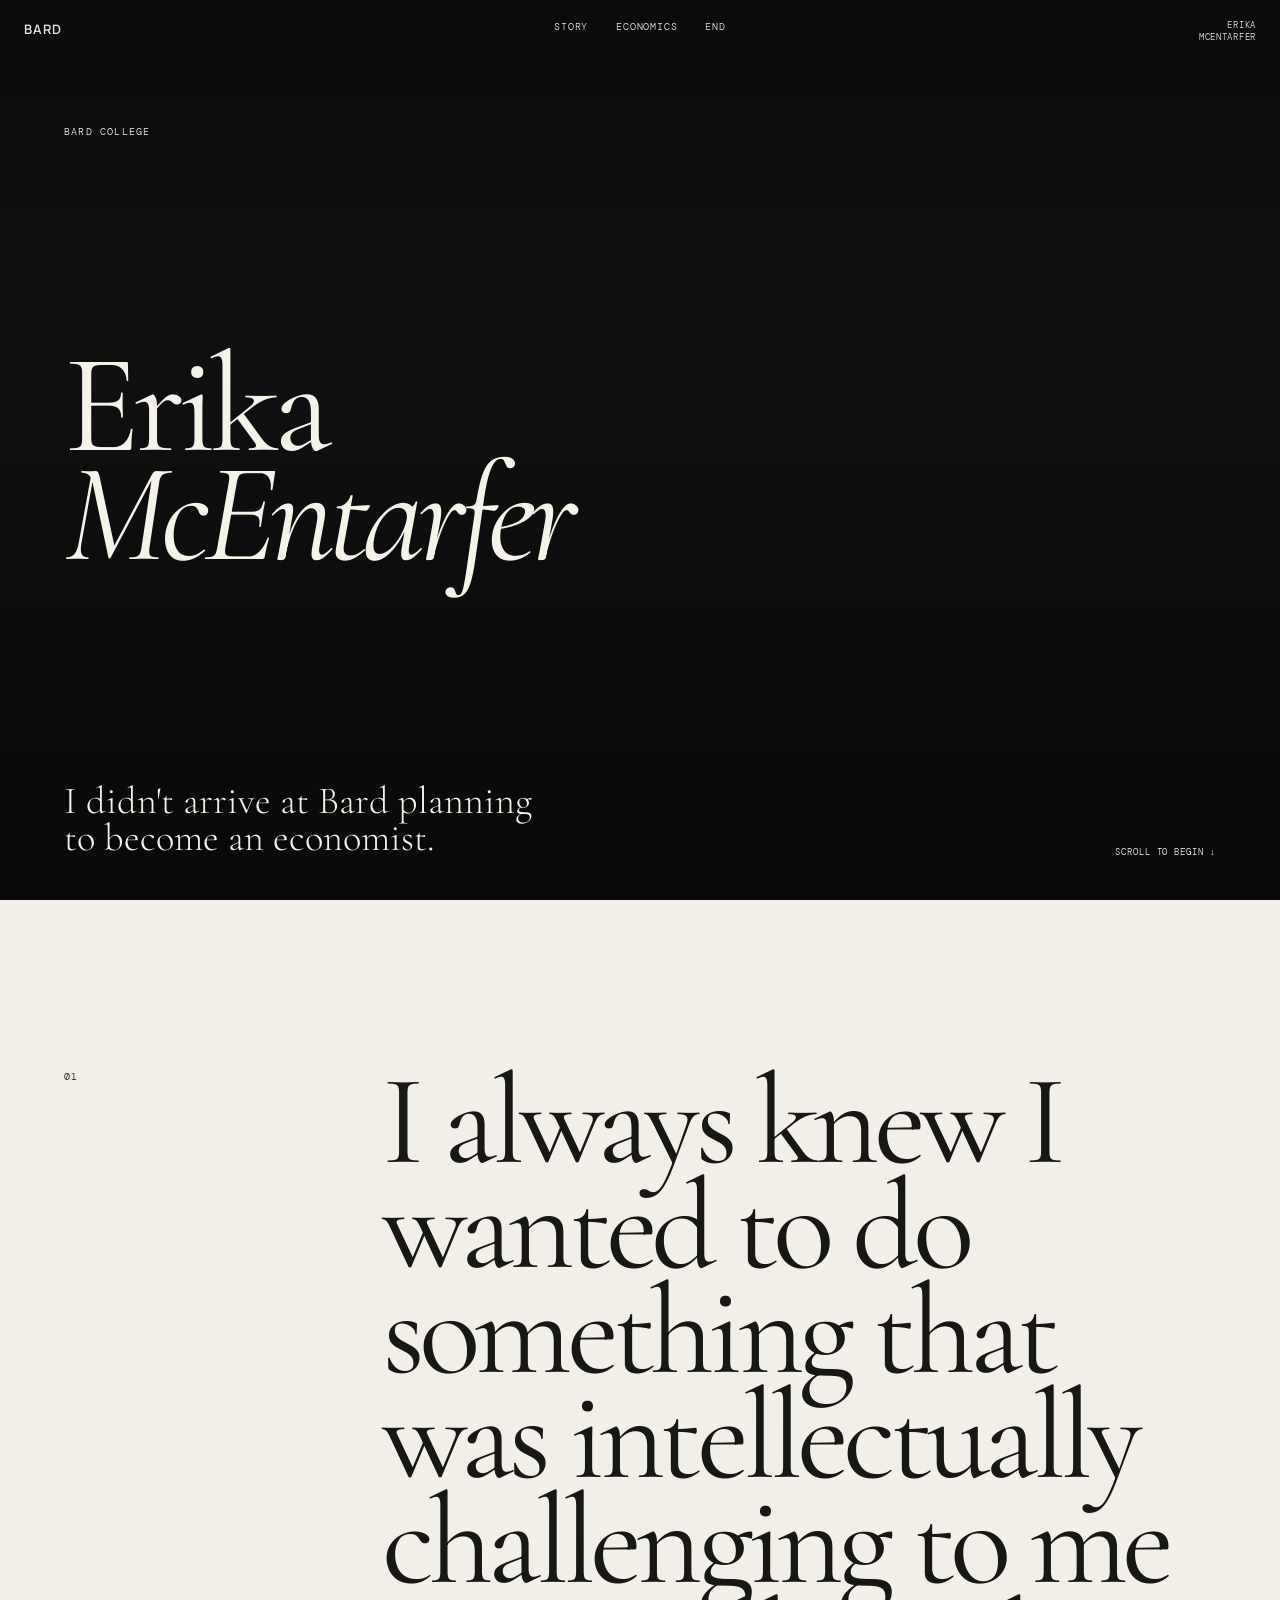
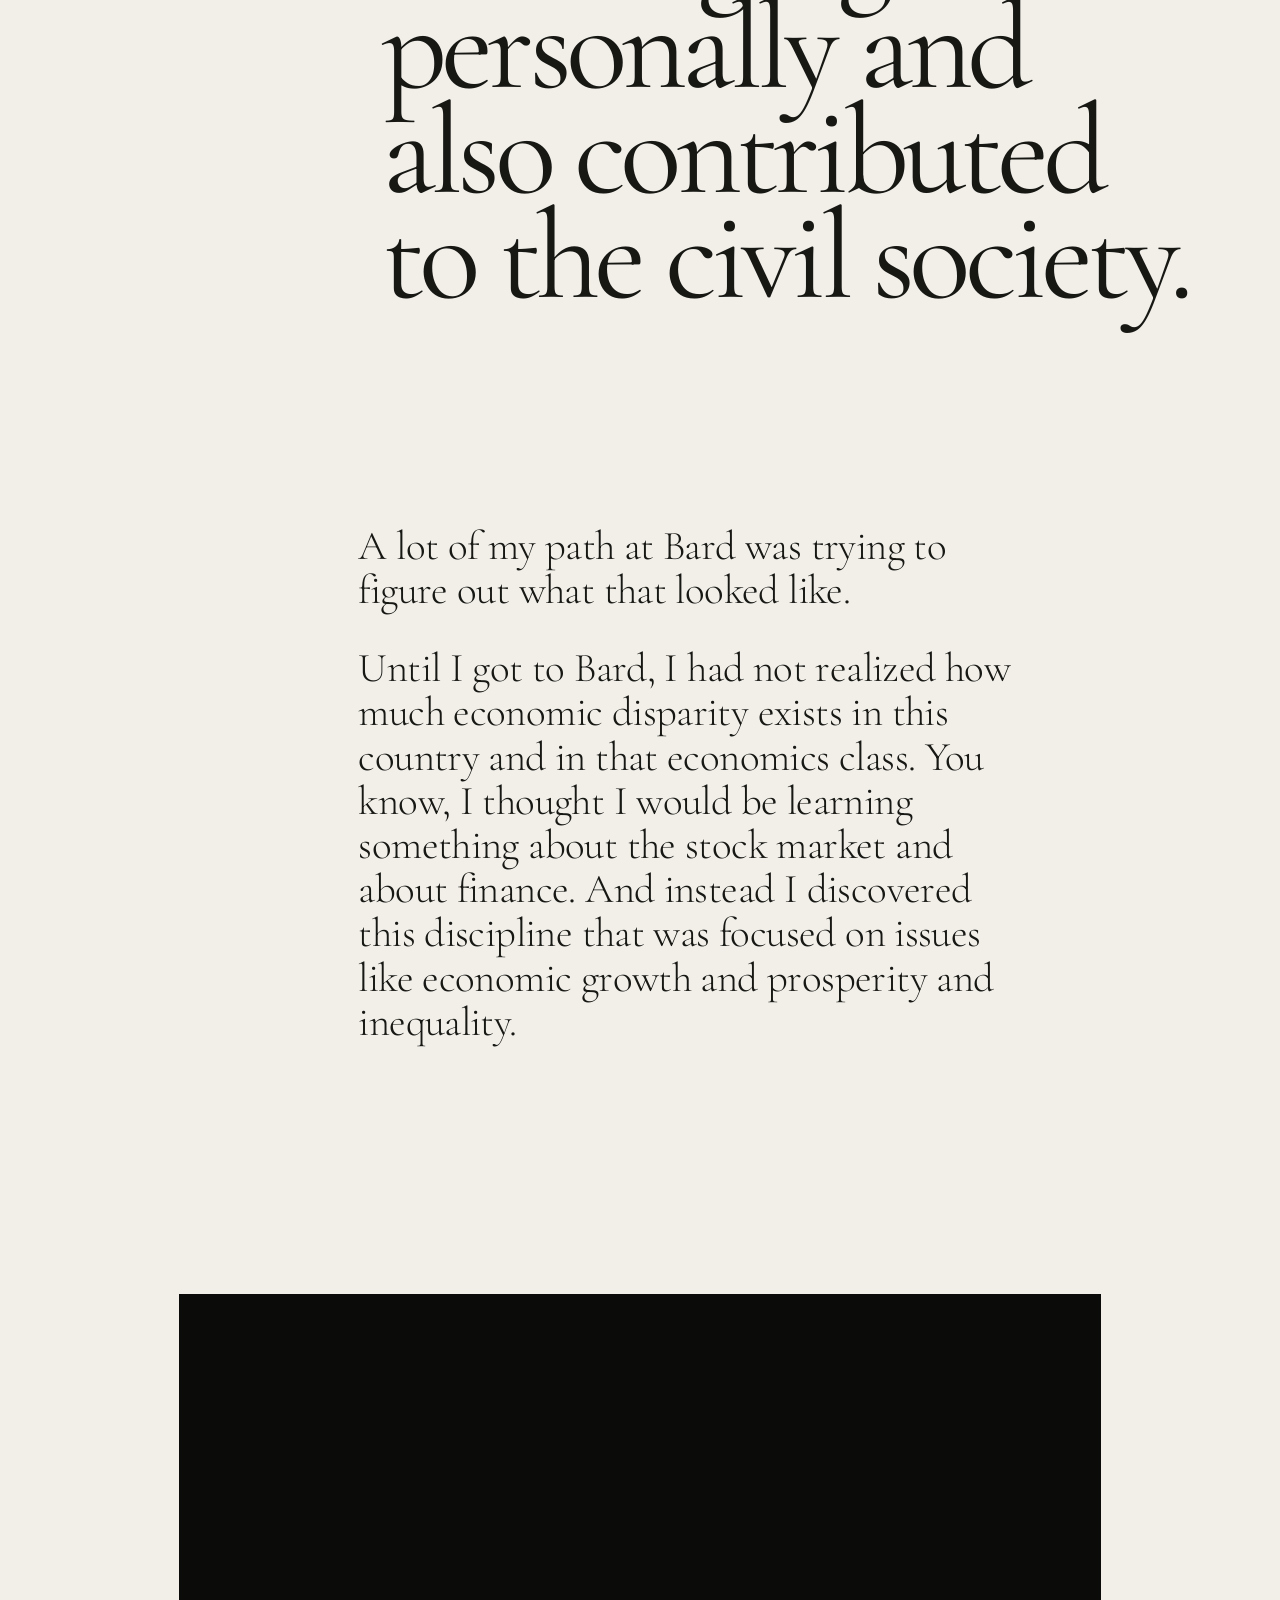
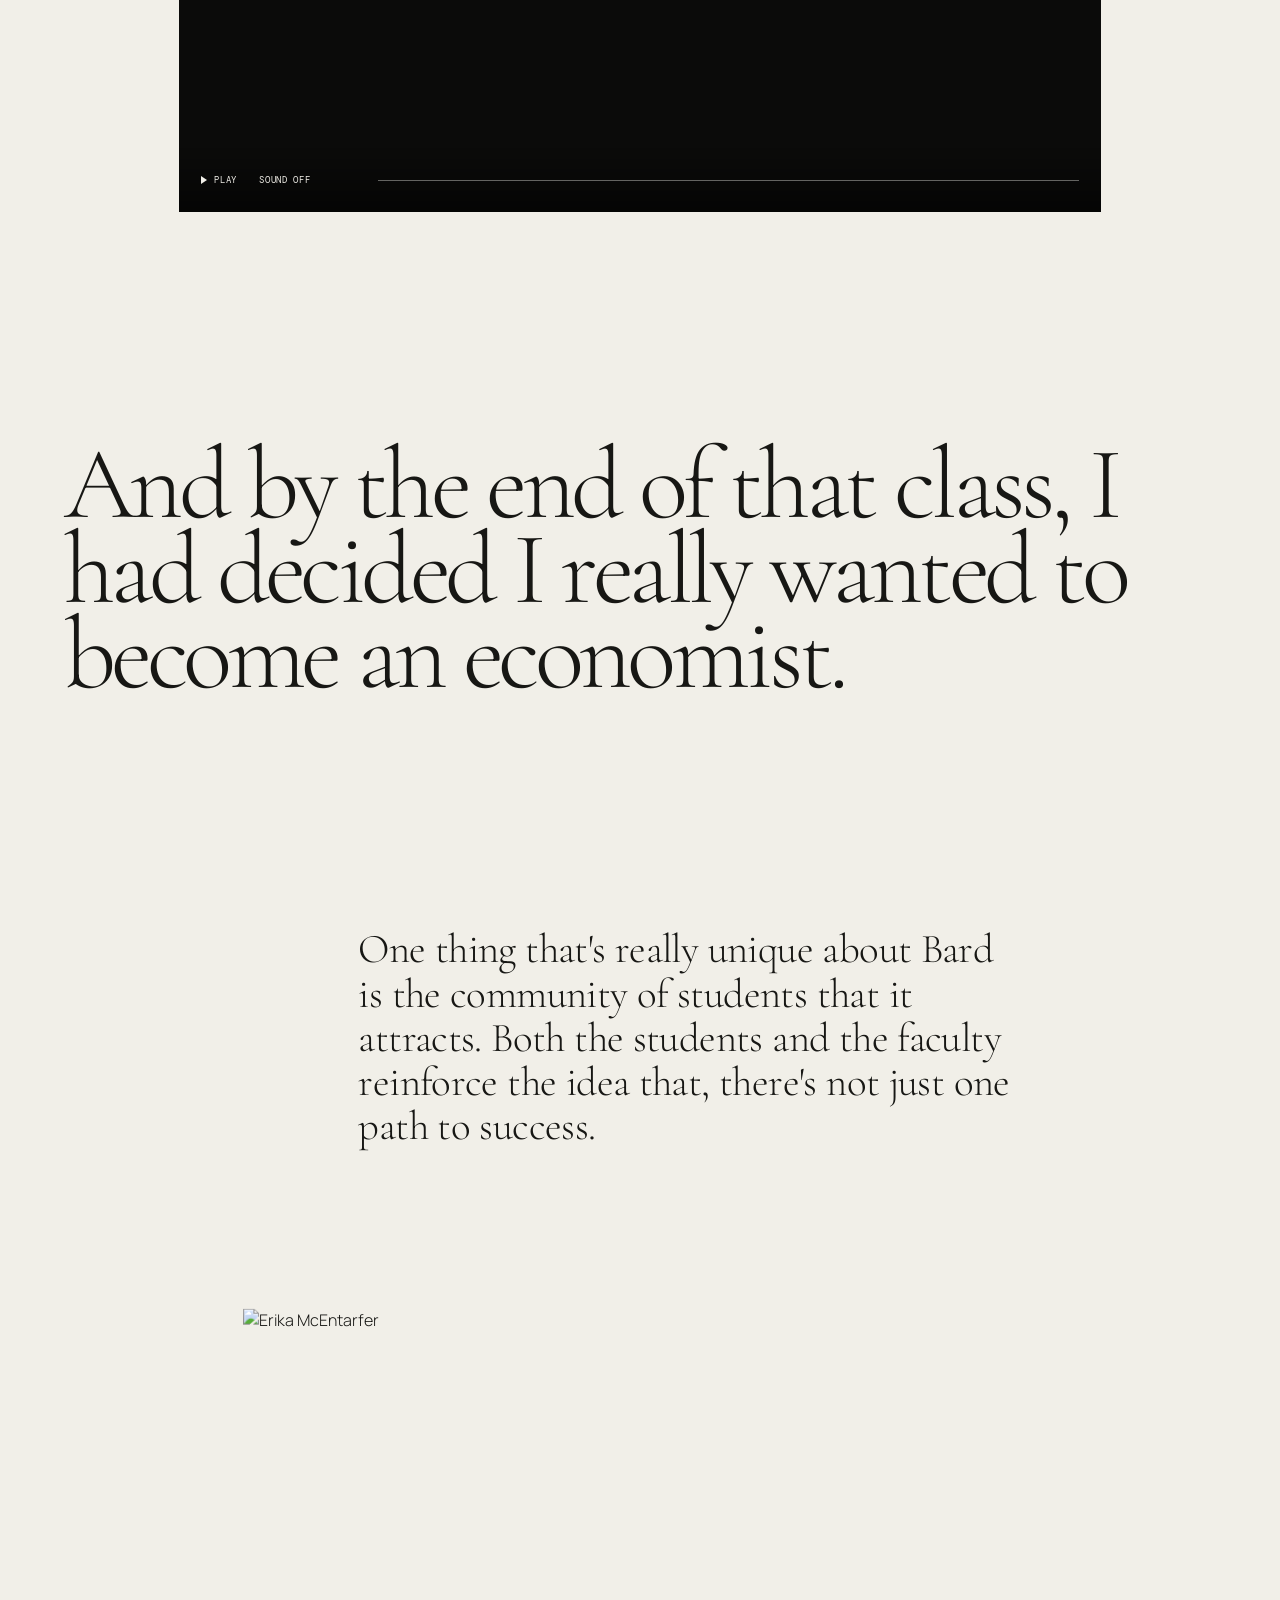
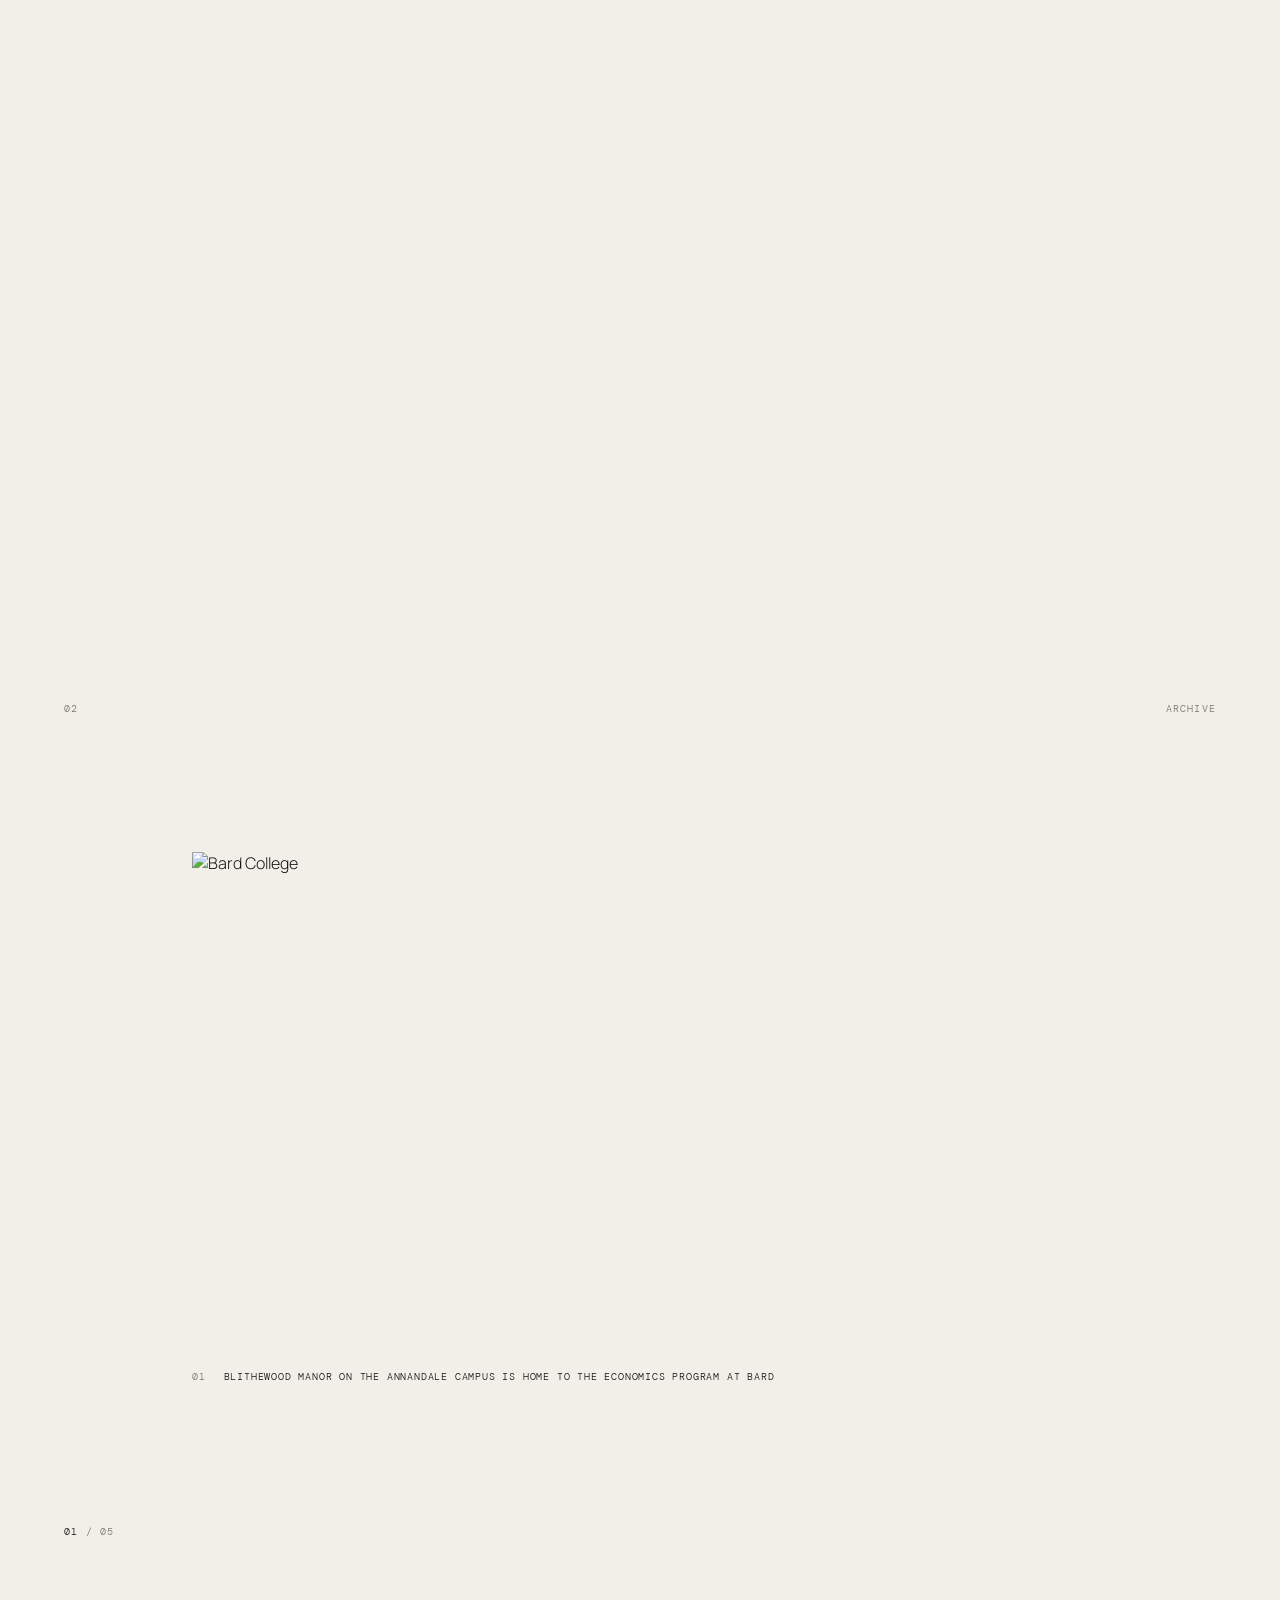
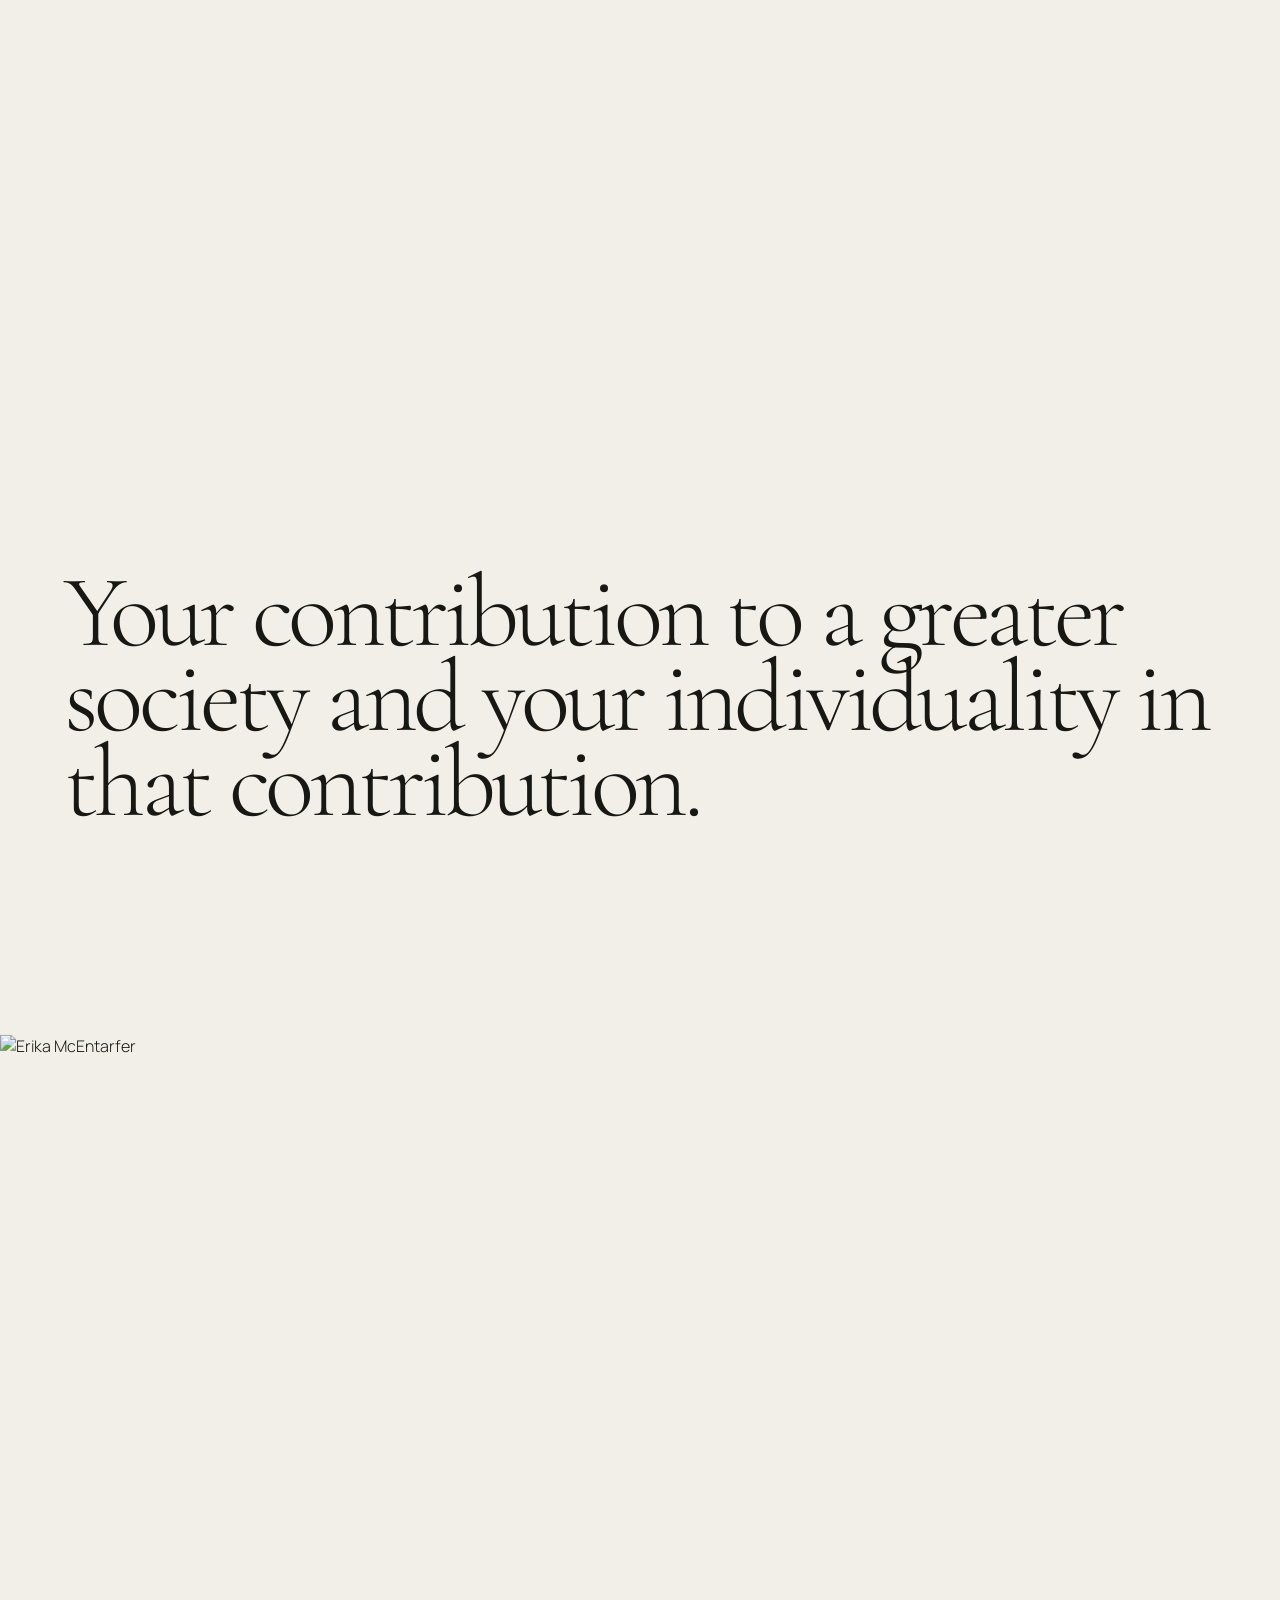
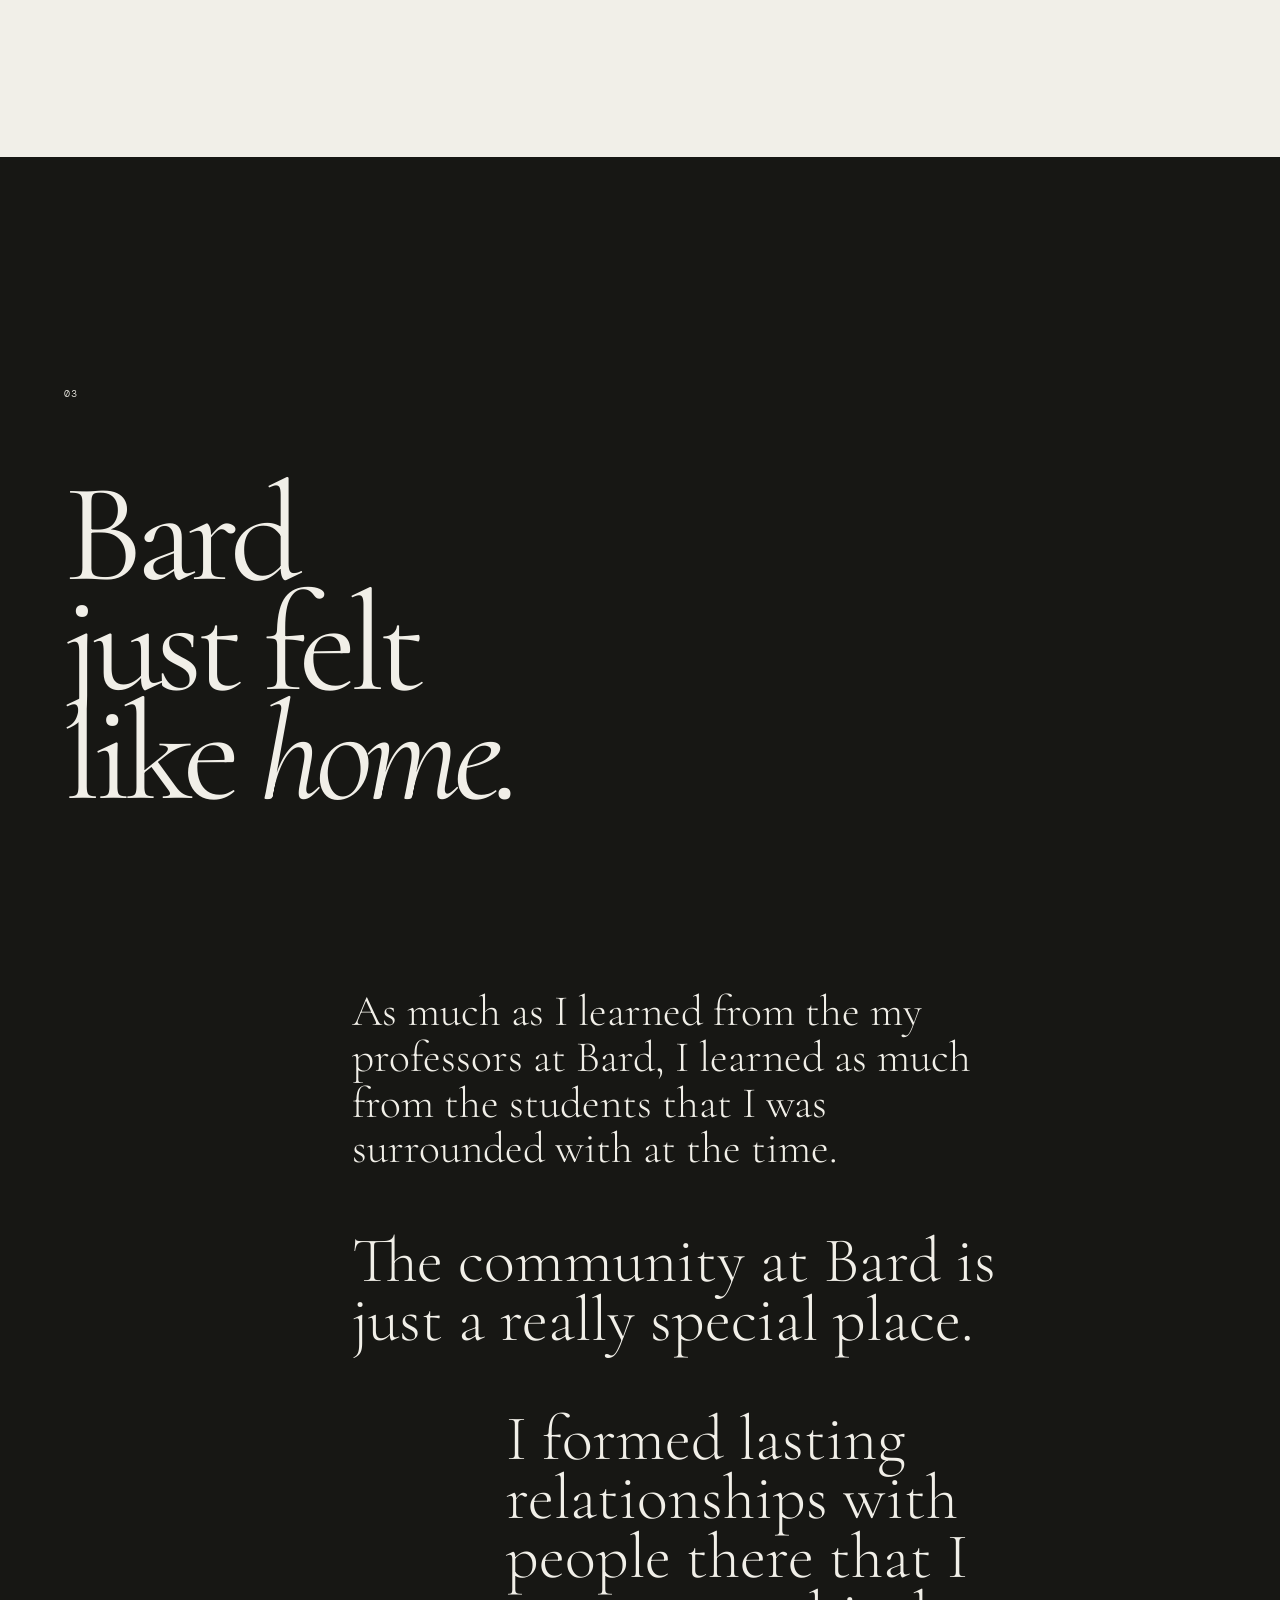
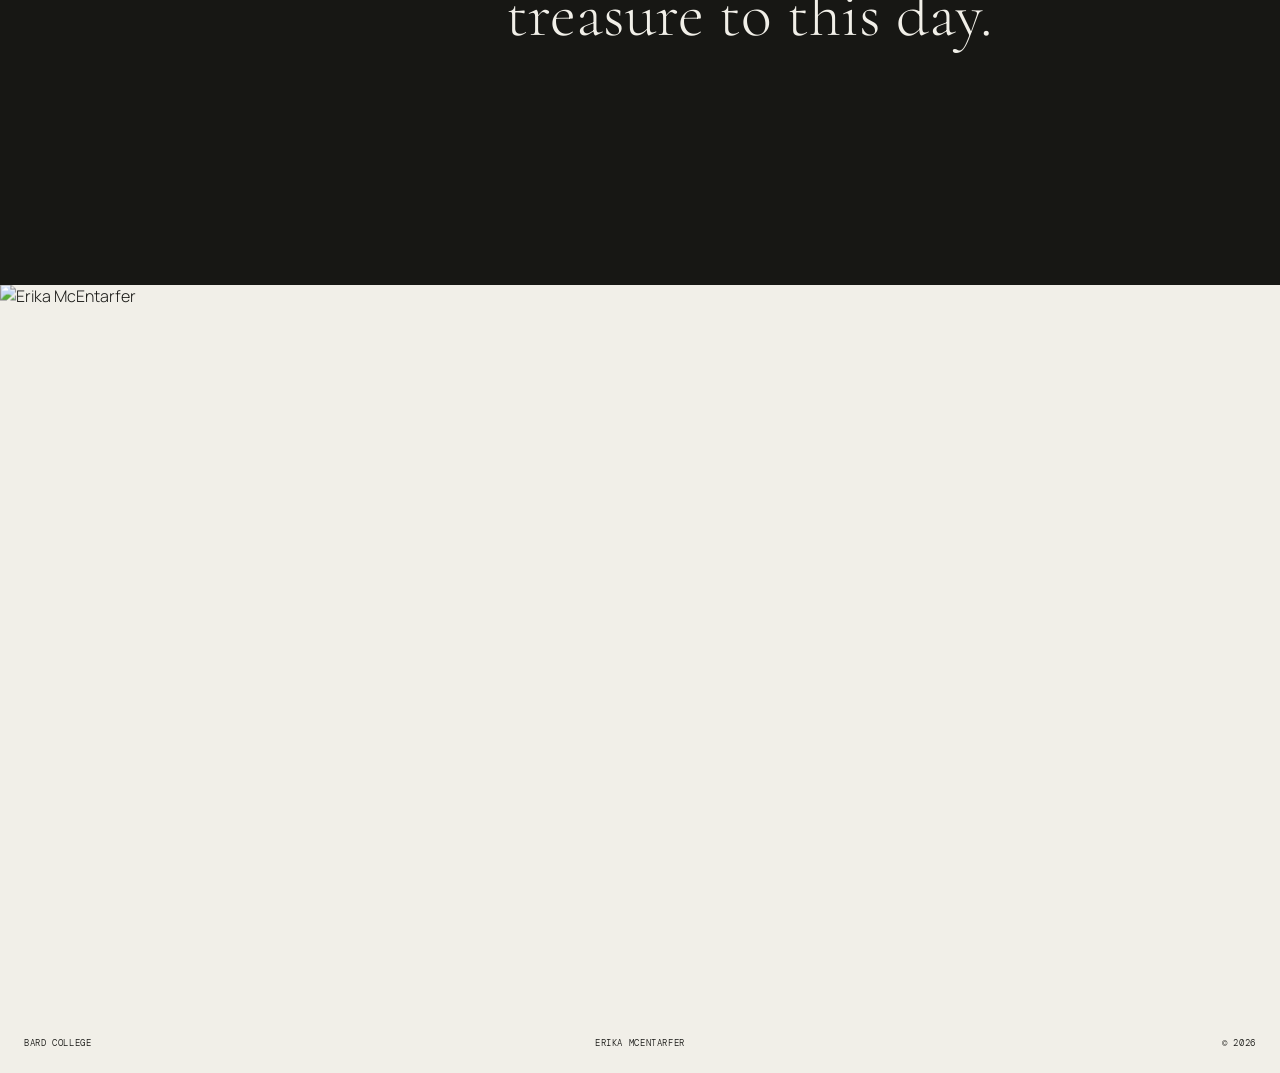
==== erikamcentarfer.html @ 7f94d923 "Add files via upload" ====
<!DOCTYPE html>

<html lang="en">

<head>


<meta charset="UTF-8">

<meta
    name="viewport"
    content="width=device-width, initial-scale=1.0"
>

<title>Erika McEntarfer — Bard College</title>

<meta
    name="description"
    content="Erika McEntarfer, Bard alum, class of 1995."
>

<link rel="preconnect" href="https://fonts.googleapis.com">

<link rel="preconnect" href="https://fonts.gstatic.com" crossorigin>

<link
    href="https://fonts.googleapis.com/css2?family=Cormorant+Garamond:ital,wght@0,400;0,500;0,600;1,400;1,500&family=DM+Mono:wght@300;400&family=Manrope:wght@300;400;500;600&display=swap"
    rel="stylesheet"
>

<link rel="stylesheet" href="style.css">


</head>

<body>


<!-- ============================================================
     HEADER
     ============================================================ -->

<header class="site-header">

    <a href="#top" class="site-mark">
        BARD
    </a>

    <nav class="site-nav">

        <a href="#story">
            Story
        </a>

        <a href="#economics">
            Economics
        </a>

        <a href="#end">
            End
        </a>

    </nav>

    <div class="header-meta">
        ERIKA<br>
        MCENTARFER
    </div>

</header>



<main id="top">


    <!-- ========================================================
         HERO
         ======================================================== -->

    <section class="hero">

        <div class="hero-video">

            <!-- REPLACE THIS VIMEO ID -->

              <iframe
                        src="https://player.vimeo.com/video/1229235744?h=e6115bb4af&autoplay=1&muted=1&loop=1&background=1&title=0&byline=0&portrait=0"
                        title="Bard — Library Walk"
                        frameborder="0"
                        allow="autoplay; fullscreen; picture-in-picture"
                        allowfullscreen>
                    </iframe>

        </div>


        <div class="hero-overlay"></div>


        <div class="hero-content">

            <p class="eyebrow">
                BARD COLLEGE
            </p>


            <h1>
                Erika<br>
                <em>McEntarfer</em>
            </h1>


            <div class="hero-bottom">

                <p class="hero-intro">
          I didn't arrive at Bard planning to become an economist.
                </p>

                <span class="scroll-note">
                    SCROLL TO BEGIN ↓
                </span>

            </div>

        </div>

    </section>



    <!-- ========================================================
         STORY
         ======================================================== -->

    <section class="story" id="story">


        <!-- ====================================================
             INTRO
             ==================================================== -->

        <div class="story-intro" id="economics">

            <div class="story-number">
                01
            </div>

            <h2>
                                         I always knew I wanted to do something that was intellectually challenging to me personally and also contributed to the civil society.

            </h2>

        </div>



        <!-- ====================================================
             TEXT
             ==================================================== -->

        <article class="text-block">

            <p class="dropcap">
            </p>

            <p>
           A lot of my path at Bard was trying to figure out what that looked like. </p>
           <p>
           Until I got to Bard, I had not realized how much economic disparity exists in this country and in that economics class. You know, I thought I would be learning something about the stock market and about finance. And instead I discovered this discipline that was focused on issues like economic growth and prosperity and inequality.
         </p>

        </article>



        <!-- ====================================================
             INSET VIDEO
             ==================================================== -->

        <section class="inset-video-section">



            <div class="inset-video">

                <div class="inset-video-frame">

                    <!-- REPLACE THIS VIMEO ID -->

              <iframe
                        src="https://player.vimeo.com/video/1228220545?h=0a1e8bd5f1&autoplay=1&muted=1&loop=1&background=1&title=0&byline=0&portrait=0"
                        title="Bard — Library Walk"
                        frameborder="0"
                        allow="autoplay; fullscreen; picture-in-picture"
                        allowfullscreen>
                    </iframe>


                    <div class="inset-video-controls">

                        <button
                            class="inset-video-control"
                            type="button"
                            aria-label="Play video"
                            aria-pressed="false"
                        >
                            <span class="play-icon"></span>
                            <span>Play</span>
                        </button>


                        <button
                            class="inset-video-audio"
                            type="button"
                            aria-label="Turn sound on"
                            aria-pressed="false"
                        >

                            <span class="audio-icon audio-muted"></span>

                            <span class="audio-icon audio-on"></span>

                        </button>


                        <div
                            class="inset-video-progress"
                            role="slider"
                            tabindex="0"
                            aria-valuemin="0"
                            aria-valuemax="100"
                            aria-valuenow="0"
                            aria-label="Video progress"
                        >

                            <div class="inset-video-progress-track">

                                <div class="inset-video-progress-fill"></div>

                            </div>

                        </div>

                    </div>

                </div>




            </div>

        </section>




        <!-- ====================================================
             STATEMENT
             ==================================================== -->

        <section class="statement">

            <p>                And by the end of that class, I had decided I really wanted to become an economist.

            </p>

    
        </section>



        <!-- ====================================================
             TEXT
             ==================================================== -->

        <article class="text-block">

    
            <p>
                One thing that's really unique about Bard is the community of students that it attracts. Both the students and the faculty reinforce the idea that, there's not just one path to success.
            </p>

        </article>



        <!-- ====================================================
             IMAGE 02
             ==================================================== -->

        <figure class="editorial-image image-tall-large">

            <img
                src="images/erika02.jpg"
                alt="Erika McEntarfer"
                loading="lazy"
            >

        </figure>




<!-- ====================================================
     SCROLL-DRIVEN IMAGE GALLERY
     ==================================================== -->

<section class="image-scroll-section">

    <div class="image-scroll-sticky">

        <div class="image-scroll-header">
            <span>02</span>
            <span>ARCHIVE</span>
        </div>


        <div class="image-scroll-content">

            <div class="image-scroll-stage">

                <figure class="image-scroll-item active">
                    <img
                        src="images/erika-gallery01.jpg"
                        alt="Bard College"
                        loading="lazy"
                    >
                </figure>

                <figure class="image-scroll-item">
                    <img
                        src="images/erika-gallery02.jpg"
                        alt="Bard College"
                        loading="lazy"
                    >
                </figure>

                <figure class="image-scroll-item">
                    <img
                        src="images/erika-gallery03.jpg"
                        alt="Bard College"
                        loading="lazy"
                    >
                </figure>

                <figure class="image-scroll-item">
                    <img
                        src="images/erika-gallery04.jpg"
                        alt="Bard College"
                        loading="lazy"
                    >
                </figure>

                <figure class="image-scroll-item">
                    <img
                        src="images/erika-gallery05.jpg"
                        alt="Bard College"
                        loading="lazy"
                    >
                </figure>

            </div>


            <div class="image-scroll-caption">

                <span class="caption-number">01</span>

                <span class="caption-text">
                    Election@Bard Students Registering Bard Students to Vote
                </span>

            </div>

        </div>


        <div class="image-scroll-counter">

            <span class="current-image">01</span>

            <span>/ 05</span>

        </div>

    </div>

</section>





        <!-- ====================================================
             SECOND STATEMENT
             ==================================================== -->

        <section class="statement statement-large">

            <p>
                Your contribution to a greater society and your individuality in that contribution.
            </p>

        </section>

        <figure class="editorial-image image-full">

            <img
                src="images/erika07.jpg"
                alt="Erika McEntarfer"
                loading="lazy"
            >

        </figure>




        <!-- ====================================================
             FINAL TEXT
             ==================================================== -->





        <!-- ====================================================
             ENDING
             ==================================================== -->

        <section class="ending" id="end">

            <div class="ending-number">
                03
            </div>


            <h2>
                Bard<br>
                just felt<br>
                like <em>home.</em>
            </h2>


            <article class="ending-text">

                <p>
                    As much as I learned from the my professors at Bard, I learned as much from the students that I was surrounded with at the time.
                </p>

                <p class="final-line">
                    The community at Bard is just a really special place.
                </p>

                <p class="final-line final-line-last">
                    I formed lasting relationships with people there that I treasure to this day.
                </p>

            </article>

        </section>



        <!-- ====================================================
             FINAL IMAGE
             ==================================================== -->

        <figure class="editorial-image image-full">

            <img
                src="images/erika01.jpg"
                alt="Erika McEntarfer"
                loading="lazy"
            >

        </figure>


    </section>



    <!-- ========================================================
         FOOTER
         ======================================================== -->

    <footer class="site-footer">

        <div>
            BARD COLLEGE
        </div>

        <div>
            ERIKA MCENTARFER
        </div>

        <div>
            © 2026
        </div>

    </footer>


</main>



<!-- ============================================================
     VIMEO API
     ============================================================ -->

<script src="https://player.vimeo.com/api/player.js"></script>

<script src="script.js"></script>


</body>

</html>
---- style.css ----
/* ============================================================
   BARD — A DIFFERENT KIND OF BEGINNING
   ============================================================ */


/* ============================================================
   RESET
   ============================================================ */

*,
*::before,
*::after {
    margin: 0;
    padding: 0;
    box-sizing: border-box;
}

html {
    scroll-behavior: smooth;
}

body {
    background: #f1efe8;
    color: #171714;
    font-family: "Manrope", sans-serif;
    font-weight: 300;
    -webkit-font-smoothing: antialiased;
}

img {
    display: block;
    width: 100%;
    height: auto;
}

a {
    color: inherit;
    text-decoration: none;
}

figure {
    margin: 0;
}


/* ============================================================
   HEADER
   ============================================================ */

.site-header {
    position: fixed;
    z-index: 1000;

    top: 0;
    left: 0;

    width: 100%;

    padding: 20px 24px;

    display: grid;
    grid-template-columns: 1fr auto 1fr;
    align-items: start;

    color: #f5f2e9;

    mix-blend-mode: difference;

    pointer-events: none;
}

.site-header a,
.site-header nav {
    pointer-events: auto;
}

.site-mark {
    font-family: "Manrope", sans-serif;
    font-size: 13px;
    font-weight: 600;
    letter-spacing: .08em;
}

.site-nav {
    display: flex;
    gap: 28px;

    font-family: "DM Mono", monospace;
    font-size: 10px;
    letter-spacing: .08em;
    text-transform: uppercase;
}

.site-nav a {
    transition: opacity .3s ease;
}

.site-nav a:hover {
    opacity: .5;
}

.header-meta {
    justify-self: end;

    text-align: right;

    font-family: "DM Mono", monospace;
    font-size: 9px;
    line-height: 1.3;
    letter-spacing: .08em;
}


/* ============================================================
   HERO — VIMEO BACKGROUND
   ============================================================ */

.hero {
    position: relative;

    width: 100%;
    height: 100svh;
    min-height: 680px;

    overflow: hidden;

    background: #111;
    color: #f5f2e9;

    cursor: default;
}


/* ============================================================
   HERO VIDEO
   ============================================================ */

.hero-video {
    position: absolute;
    inset: 0;

    width: 100%;
    height: 100%;

    overflow: hidden;

    z-index: 1;

    pointer-events: none;
}

.hero-video iframe {
    position: absolute;

    top: 50%;
    left: 50%;

    width: 100vw;
    height: 56.25vw;

    min-width: 177.78vh;
    min-height: 100vh;

    transform: translate(-50%, -50%);

    border: 0;

    pointer-events: none;
}


/* ============================================================
   HERO OVERLAY
   ============================================================ */

.hero-overlay {
    position: absolute;
    inset: 0;

    z-index: 2;

    background:
        linear-gradient(
            to bottom,
            rgba(0, 0, 0, .35),
            transparent 35%,
            rgba(0, 0, 0, .48)
        );

    pointer-events: none;
}


/* ============================================================
   HERO CONTENT
   ============================================================ */

.hero-content {
    position: absolute;
    inset: 0;

    z-index: 3;

    padding: 125px 5vw 42px;

    display: flex;
    flex-direction: column;
    justify-content: space-between;

    pointer-events: none;
}

.hero-content a,
.hero-content button {
    pointer-events: auto;
}


/* ============================================================
   HERO TYPOGRAPHY
   ============================================================ */

.eyebrow {
    font-family: "DM Mono", monospace;
    font-size: 10px;
    letter-spacing: .12em;
}

.hero h1 {
    max-width: 1050px;

    font-family: "Cormorant Garamond", serif;
    font-size: clamp(76px, 11vw, 170px);
    font-weight: 400;
    line-height: .78;
    letter-spacing: -.045em;
}

.hero h1 em {
    font-weight: 400;
}

.hero-bottom {
    display: flex;

    justify-content: space-between;
    align-items: end;

    gap: 40px;
}

.hero-intro {
    max-width: 480px;

    font-family: "Cormorant Garamond", serif;
    font-size: clamp(25px, 3vw, 43px);
    line-height: .98;
}

.scroll-note {
    font-family: "DM Mono", monospace;
    font-size: 9px;
    letter-spacing: .1em;
    white-space: nowrap;
}


/* ============================================================
   FULL WIDTH VIDEO
   ============================================================ */

.video-section {
    position: relative;

    width: 100%;

    background: #0b0b0a;
    color: #f1efe8;

    overflow: hidden;
}

.video-frame {
    position: relative;

    width: 100%;
    aspect-ratio: 16 / 9;

    overflow: hidden;
}

.video-frame iframe {
    position: absolute;
    inset: 0;

    width: 100%;
    height: 100%;

    border: 0;
}

.video-opening .video-frame {
    width: 100%;
    aspect-ratio: 16 / 9;
}

.video-label {
    position: absolute;

    z-index: 5;

    top: 18px;
    left: 22px;

    font-family: "DM Mono", monospace;
    font-size: 9px;
    letter-spacing: .08em;

    mix-blend-mode: difference;
}


/* ============================================================
   STORY
   ============================================================ */

.story {
    width: 100%;
}

.story-intro,
.chapter-break {
    padding: 170px 5vw 120px;
}

.story-intro {
    display: grid;
    grid-template-columns: 1fr 3fr;
    gap: 40px;
}

.story-number,
.chapter-break > span,
.ending-number {
    font-family: "DM Mono", monospace;
    font-size: 10px;
    letter-spacing: .1em;
}

.story-intro h2,
.chapter-break h2 {
    max-width: 1100px;

    font-family: "Cormorant Garamond", serif;
    font-weight: 400;
    font-size: clamp(70px, 10vw, 155px);
    line-height: .82;
    letter-spacing: -.045em;
}

.chapter-break {
    display: grid;
    grid-template-columns: 1fr 3fr;
    gap: 40px;

    padding-top: 230px;
    padding-bottom: 150px;
}


/* ============================================================
   TEXT
   ============================================================ */

.text-block {
    width: 100%;

    padding: 60px 5vw 130px;

    display: grid;
    grid-template-columns: repeat(12, 1fr);
    column-gap: 2vw;
}

.text-block p {
    grid-column: 4 / 11;

    margin-bottom: 34px;

    font-family: "Cormorant Garamond", serif;
    font-size: clamp(27px, 3.2vw, 50px);
    line-height: 1.08;
    letter-spacing: -.015em;
}

.text-block p:last-child {
    margin-bottom: 0;
}

.text-block .dropcap::first-letter {
    float: left;

    font-size: 2.8em;
    line-height: .72;

    margin-right: .06em;
}

.text-block .emphasis {
    font-size: clamp(38px, 5vw, 76px);
    line-height: .95;
}


/* ============================================================
   STATEMENTS
   ============================================================ */

.statement {
    padding: 130px 5vw 170px;

    font-family: "Cormorant Garamond", serif;
    font-size: clamp(55px, 8vw, 130px);
    line-height: .83;
    letter-spacing: -.045em;
}

.statement p {
    max-width: 1200px;
}

.statement em {
    display: block;

    max-width: 1200px;

    margin-left: 18vw;

    font-weight: 400;
}

.statement-large {
    padding-top: 200px;
    padding-bottom: 200px;
}

.statement-large p + p {
    margin-top: 35px;
}


/* ============================================================
   IMAGES
   ============================================================ */

.editorial-image {
    position: relative;

    width: 100%;

    overflow: hidden;
}

.editorial-image img {
    width: 100%;
    height: auto;

    transition:
        transform 1.2s cubic-bezier(.2, .7, .2, 1);
}

.editorial-image:hover img {
    transform: scale(1.015);
}

.editorial-image figcaption {
    padding: 12px 5vw 0;

    font-family: "DM Mono", monospace;
    font-size: 9px;
    letter-spacing: .06em;
    text-transform: uppercase;
}

.image-wide {
    padding: 0 5vw;
}

.image-wide img {
    aspect-ratio: 1.8 / 1;
    object-fit: cover;
}

.image-tall {
    width: 57vw;

    margin-left: 22vw;
}

.image-tall img {
    aspect-ratio: .76 / 1;
    object-fit: cover;
}

.image-tall-large {
    width: 62vw;

    margin-left: 19vw;
}

.image-tall-large img {
    aspect-ratio: .8 / 1;
    object-fit: cover;
}

.image-full img {
    aspect-ratio: 1.75 / 1;
    object-fit: cover;
}

.image-landscape img {
    aspect-ratio: 2.15 / 1;
}


/* ============================================================
   IMAGE PAIR
   ============================================================ */

.image-pair {
    width: 100%;

    padding: 60px 5vw 140px;

    display: grid;
    grid-template-columns: 1fr 1fr;
    gap: 3vw;
}

.image-pair figure:first-child {
    padding-top: 14vw;
}

.image-pair img {
    aspect-ratio: .82 / 1;
    object-fit: cover;
}

.image-pair figcaption {
    padding-top: 12px;

    font-family: "DM Mono", monospace;
    font-size: 9px;
    letter-spacing: .06em;
    text-transform: uppercase;
}


 /* ============================================================
    LANDSCAPE FEATURE — IMAGE + OVERLAID TYPE
    ============================================================ */

.landscape-feature {
    position: relative;
    width: 100%;
    overflow: hidden;
    background: #171714;
}

.landscape-feature .editorial-image {
    width: 100%;
}

.landscape-feature .editorial-image img {
    display: block;
    width: 100%;
    aspect-ratio: 16 / 9;
    object-fit: cover;
}

.landscape-type {
    position: absolute;
    inset: 0;

    z-index: 5;

    padding: 5vw;

    display: flex;
    align-items: center;

    pointer-events: none;

    color: #f1efe8;
}

.landscape-type p {
    max-width: 1350px;

    font-family: "Cormorant Garamond", serif;
    font-size: clamp(65px, 10vw, 160px);
    line-height: .82;
    letter-spacing: -.05em;
}

.landscape-type em {
    display: block;
    margin-left: 18vw;
    font-weight: 400;
}


/* ============================================================
   MOBILE
   ============================================================ */

@media (max-width: 600px) {

    .landscape-feature .editorial-image img {
        aspect-ratio: 1.1 / 1;
    }

    .landscape-type {
        padding: 18px;
    }

    .landscape-type p {
        font-size: 18vw;
    }

    .landscape-type em {
        margin-left: 12vw;
    }

}

/* ============================================================
   ENDING
   ============================================================ */

.ending {
    padding: 230px 5vw 180px;

    background: #171714;
    color: #f1efe8;
}

.ending h2 {
    margin-top: 80px;

    max-width: 1200px;

    font-family: "Cormorant Garamond", serif;
    font-size: clamp(75px, 11vw, 175px);
    line-height: .78;
    font-weight: 400;
    letter-spacing: -.05em;
}

.ending-text {
    width: 100%;

    margin-top: 180px;

    display: grid;
    grid-template-columns: repeat(12, 1fr);
}

.ending-text p {
    grid-column: 4 / 11;

    margin-bottom: 60px;

    font-family: "Cormorant Garamond", serif;
    font-size: clamp(29px, 3.4vw, 52px);
    line-height: 1.05;
}

.ending-text .final-line {
    font-size: clamp(42px, 5vw, 75px);
    line-height: .92;
}

.ending-text .final-line-last {
    margin-left: 12vw;
}


/* ============================================================
   FOOTER
   ============================================================ */

.site-footer {
    padding: 20px 24px 24px;

    display: grid;
    grid-template-columns: 1fr 1fr 1fr;

    font-family: "DM Mono", monospace;
    font-size: 9px;
    line-height: 1.4;
    letter-spacing: .07em;
    text-transform: uppercase;
}

.site-footer div:nth-child(2) {
    text-align: center;
}

.site-footer div:last-child {
    text-align: right;
}


/* ============================================================
   REVEAL ANIMATION
   ============================================================ */

.reveal {
    opacity: 0;
    transform: translateY(35px);

    transition:
        opacity 1s ease,
        transform 1s cubic-bezier(.2, .7, .2, 1);
}

.reveal.is-visible {
    opacity: 1;
    transform: translateY(0);
}


/* ============================================================
   TABLET
   ============================================================ */

@media (max-width: 900px) {

    .site-header {
        padding: 17px 18px;
        grid-template-columns: 1fr auto;
    }

    .header-meta {
        display: none;
    }

    .site-nav {
        gap: 18px;
    }

    .hero-content {
        padding: 110px 5vw 30px;
    }

    .hero h1 {
        font-size: clamp(70px, 14vw, 125px);
    }

    .story-intro,
    .chapter-break {
        grid-template-columns: 1fr 4fr;
    }

    .text-block p {
        grid-column: 3 / 12;
    }

    .ending-text p {
        grid-column: 3 / 12;
    }

    .image-tall {
        width: 65vw;
        margin-left: 17vw;
    }

    .image-tall-large {
        width: 70vw;
        margin-left: 15vw;
    }

}


/* ============================================================
   MOBILE
   ============================================================ */

@media (max-width: 600px) {

    .site-header {
        padding: 15px;
    }

    .site-mark {
        font-size: 11px;
    }

    .site-nav {
        font-size: 8px;
        gap: 14px;
    }


    /* ========================================================
       HERO
       ======================================================== */

    .hero {
        min-height: 650px;
    }

    .hero-content {
        padding: 95px 18px 25px;
    }

    .hero h1 {
        font-size: 19vw;
        line-height: .78;
    }

    .hero-bottom {
        display: block;
    }

    .hero-intro {
        max-width: 310px;

        margin-bottom: 35px;

        font-size: 27px;
    }

    .scroll-note {
        font-size: 8px;
    }


    /* ========================================================
       VIDEO - MOBILE
       ======================================================== */

@media (max-width: 600px) {

    .landscape-feature .editorial-image {
    height: 175vw;
    overflow: hidden;
}

.landscape-feature .editorial-image img {
    width: 100%;
    height: 100%;
    object-fit: cover;
}




    .video-frame {
        position: relative;
        width: 100%;
        height: 75vw;
        aspect-ratio: auto;
        overflow: hidden;
    }

    .video-frame iframe {
        position: absolute;
        top: 50%;
        left: 50%;

        width: 133.33%;
        height: 133.33%;

        transform: translate(-50%, -50%);
        border: 0;
    }

    .video-opening .video-frame {
        height: 75vw;
        aspect-ratio: auto;
    }

}

    /* ========================================================
       STORY
       ======================================================== */

    .story-intro,
    .chapter-break {
        display: block;

        padding: 120px 18px 75px;
    }

    .story-number,
    .chapter-break > span {
        display: block;

        margin-bottom: 40px;
    }

    .story-intro h2,
    .chapter-break h2 {
        font-size: 19vw;
        line-height: .8;
    }


    /* ========================================================
       TEXT
       ======================================================== */

    .text-block {
        display: block;

        padding: 25px 18px 90px;
    }

    .text-block p {
        margin-bottom: 28px;

        font-size: 29px;
        line-height: 1.03;
    }

    .text-block .emphasis {
        font-size: 39px;
    }


    /* ========================================================
       STATEMENTS
       ======================================================== */

    .statement {
        padding: 100px 18px 120px;

        font-size: 18vw;
    }

    .statement em {
        margin-left: 15vw;
        margin-top: 20px;
    }

    .statement-large {
        padding-top: 120px;
        padding-bottom: 130px;
    }


    /* ========================================================
       IMAGES
       ======================================================== */

    .image-wide {
        padding: 0 18px;
    }

    .image-wide img {
        aspect-ratio: 1.15 / 1;
    }

    .image-tall,
    .image-tall-large {
        width: 78vw;
        margin-left: 11vw;
    }

    .image-full img {
        aspect-ratio: .9 / 1;
    }

    .image-landscape img {
        aspect-ratio: 1.1 / 1;
    }

    .editorial-image figcaption {
        padding: 10px 18px 0;
    }


    /* ========================================================
       IMAGE PAIR
       ======================================================== */

    .image-pair {
        display: block;

        padding: 30px 18px 100px;
    }

    .image-pair figure:first-child {
        padding-top: 0;
        margin-bottom: 60px;
    }

    .image-pair img {
        aspect-ratio: .82 / 1;
    }


    /* ========================================================
       FULL BLEED TYPE
       ======================================================== */

    .full-bleed-type {
        min-height: 70vh;

        padding: 70px 18px;
    }

    .full-bleed-type p {
        font-size: 18vw;
    }

    .full-bleed-type em {
        margin-left: 12vw;
    }


    /* ========================================================
       ENDING
       ======================================================== */

    .ending {
        padding: 130px 18px 100px;
    }

    .ending h2 {
        margin-top: 50px;

        font-size: 19vw;
    }

    .ending-text {
        display: block;

        margin-top: 100px;
    }

    .ending-text p {
        margin-bottom: 40px;

        font-size: 30px;
    }

    .ending-text .final-line {
        font-size: 42px;
    }

    .ending-text .final-line-last {
        margin-left: 10vw;
    }


    /* ========================================================
       FOOTER
       ======================================================== */

    .site-footer {
        padding: 18px;

        grid-template-columns: 1fr 1fr;

        row-gap: 15px;
    }

    .site-footer div:nth-child(2) {
        text-align: right;
    }

    .site-footer div:last-child {
        grid-column: 1 / -1;

        text-align: left;
    }

}


/* ============================================================
   REDUCED MOTION
   ============================================================ */

@media (prefers-reduced-motion: reduce) {

    html {
        scroll-behavior: auto;
    }

    *,
    *::before,
    *::after {
        animation-duration: .01ms !important;
        animation-iteration-count: 1 !important;
        transition-duration: .01ms !important;
    }

}


/* ============================================================
   INSET VIDEO
   ============================================================ */

.inset-video-section {
    position: relative;

    width: 100%;

    padding: 120px 5vw 100px;

    background: #f1efe8;
    color: #171714;
}


/* ============================================================
   INSET VIDEO — HEADING
   ============================================================ */

.inset-video-heading {
    width: 100%;
    max-width: 1400px;

    margin: 0 auto 48px;

    display: grid;
    grid-template-columns: 1fr 3fr;

    gap: 40px;
}

.inset-video-heading h2 {
    font-family: "DM Mono", monospace;
    font-size: 11px;
    font-weight: 400;
    letter-spacing: .08em;
    text-transform: uppercase;
}

.inset-video-heading p {
    max-width: 700px;

    font-family: "Cormorant Garamond", serif;
    font-size: clamp(28px, 3.2vw, 52px);
    font-style: italic;
    line-height: 1.02;
}


/* ============================================================
   INSET VIDEO — CONTAINER
   ============================================================ */

.inset-video {
    position: relative;

    width: 72vw;
    max-width: 1100px;

    margin: 0 auto;
}

.inset-video-frame {
    position: relative;

    width: 100%;
    aspect-ratio: 16 / 9;

    overflow: hidden;

    background: #0b0b0a;

    cursor: pointer;
}

.inset-video-frame iframe {
    position: absolute;
    inset: 0;

    width: 100%;
    height: 100%;

    border: 0;

    /*
       The iframe doesn't receive the click.
       The parent .inset-video-frame does.
    */
    pointer-events: none;
}


/* ============================================================
   INSET VIDEO — EDITORIAL CONTROLS
   ============================================================ */

.inset-video-controls {
    position: absolute;

    left: 0;
    right: 0;
    bottom: 0;

    width: 100%;
    height: 64px;

    padding: 0 22px;

    display: flex;
    align-items: center;

    gap: 22px;

    background: linear-gradient(
        to top,
        rgba(0, 0, 0, .55),
        rgba(0, 0, 0, 0)
    );

    color: #f1efe8;

    z-index: 10;

    opacity: 0;

    transition: opacity .4s ease;
}

.inset-video:hover .inset-video-controls,
.inset-video:not(.is-playing) .inset-video-controls {
    opacity: 1;
}


/* ============================================================
   INSET VIDEO — PLAY / PAUSE
   ============================================================ */

.inset-video-control {
    flex: 0 0 auto;

    width: auto;
    height: auto;

    padding: 0;

    display: flex;
    align-items: center;
    justify-content: center;

    border: 0;
    background: none;

    color: #f1efe8;

    cursor: pointer;

    font-family: "DM Mono", monospace;
    font-size: 9px;
    line-height: 1;
    letter-spacing: .08em;
    text-transform: uppercase;

    transition: opacity .25s ease;
}

.inset-video-control:hover {
    opacity: .55;
}


/* ============================================================
   PLAY ICON
   ============================================================ */

.play-icon {
    position: relative;

    width: 0;
    height: 0;

    margin-right: 7px;

    border-top: 4px solid transparent;
    border-bottom: 4px solid transparent;
    border-left: 6px solid currentColor;
}


/* ============================================================
   PAUSE ICON
   ============================================================ */

.inset-video.is-playing .play-icon {
    width: 7px;
    height: 9px;

    margin-right: 7px;

    border: 0;

    border-left: 2px solid currentColor;
    border-right: 2px solid currentColor;
}


/* ============================================================
   AUDIO CONTROL
   ============================================================ */

.inset-video-audio {
    flex: 0 0 auto;

    width: auto;
    height: auto;

    padding: 0;

    display: flex;
    align-items: center;
    justify-content: center;

    border: 0;
    background: none;

    color: #f1efe8;

    cursor: pointer;

    font-family: "DM Mono", monospace;
    font-size: 9px;
    line-height: 1;
    letter-spacing: .08em;
    text-transform: uppercase;

    transition: opacity .25s ease;
}

.inset-video-audio:hover {
    opacity: .55;
}


/* ============================================================
   AUDIO LABELS
   ============================================================ */

.audio-icon {
    position: relative;

    width: auto;
    height: auto;

    display: block;
}

.audio-muted::after {
    content: "SOUND OFF";
}

.audio-on::after {
    content: "SOUND ON";
}

.audio-muted,
.audio-on {
    opacity: 0;
}

.audio-muted {
    opacity: 1;
}

.inset-video-audio.is-unmuted .audio-muted {
    opacity: 0;
}

.inset-video-audio.is-unmuted .audio-on {
    opacity: 1;
}


/*
   Hide the old speaker construction completely.
*/

.speaker,
.audio-x,
.audio-wave {
    display: none;
}


/* ============================================================
   INSET VIDEO — PROGRESS
   ============================================================ */

.inset-video-progress {
    position: relative;

    flex: 1;

    height: 20px;

    display: flex;
    align-items: center;

    cursor: pointer;

    touch-action: none;
}

.inset-video-progress-track {
    position: relative;

    width: 100%;
    height: 1px;

    background: rgba(241, 239, 232, .4);
}

.inset-video-progress-fill {
    position: absolute;

    left: 0;
    top: 0;

    width: 0;
    height: 1px;

    background: #f1efe8;

    transition: width .08s linear;
}


/* ============================================================
   INSET VIDEO — PROGRESS HANDLE
   ============================================================ */

.inset-video-progress::before {
    content: "";

    position: absolute;

    left: 0;
    top: 50%;

    width: 7px;
    height: 7px;

    border-radius: 50%;

    background: #f1efe8;

    transform:
        translate(
            calc(var(--progress, 0) * 1%),
            -50%
        );

    opacity: 0;

    transition: opacity .2s ease;
}

.inset-video-progress:hover::before {
    opacity: 1;
}


/* ============================================================
   INSET VIDEO — CAPTION
   ============================================================ */

.inset-video-caption {
    width: 72vw;
    max-width: 1100px;

    margin: 18px auto 0;

    display: flex;
    justify-content: space-between;

    gap: 30px;

    font-family: "DM Mono", monospace;
    font-size: 10px;
    line-height: 1.4;
    letter-spacing: .04em;
    text-transform: uppercase;
}

.inset-video-caption span:last-child {
    text-align: right;
}


/* ============================================================
   INSET VIDEO — MOBILE
   ============================================================ */

   @media (max-width: 600px) {

    .inset-video-section {
        padding: 80px 5vw 70px;
    }

    .inset-video-heading {
        display: block;
        margin-bottom: 32px;
    }

    .inset-video-heading h2 {
        margin-bottom: 18px;
    }

    .inset-video-heading p {
        font-size: 34px;
        line-height: 1.02;
    }

    .inset-video {
        width: 100%;
    }

    .inset-video-frame {
        aspect-ratio: 16 / 9;
        overflow: hidden;
        background: #0b0b0a;
    }

    .inset-video-frame iframe {
        position: absolute;
        inset: 0;

        width: 100%;
        height: 100%;

        border: 0;
    }

    .inset-video-controls {
        height: 58px;
        padding: 0 16px;
        gap: 16px;
    }

    .inset-video-control,
    .inset-video-audio {
        font-size: 8px;
    }

    .inset-video-progress {
        min-width: 40px;
    }

    .inset-video-caption {
        width: 100%;
        margin-top: 14px;
        font-size: 9px;
    }

    .inset-video-caption span:last-child {
        text-align: right;
    }

}



/* ============================================================
   VIDEO CAPTION
   ============================================================ */

.video-caption {
    display: flex;
    justify-content: space-between;
    align-items: baseline;

    padding: 12px 0 0;

    font-family: "DM Mono", monospace;
    font-size: 10px;
    line-height: 1.2;
    letter-spacing: .08em;
    text-transform: uppercase;

    color: #171714;
}

@media (max-width: 600px) {

    .video-caption {
        padding-top: 10px;
        font-size: 9px;
    }

}


/* ============================================================
   SCROLL-DRIVEN IMAGE GALLERY
   ============================================================ */

.image-scroll-section {
    position: relative;

    height: 500vh;

    width: 100%;
}


.image-scroll-sticky {
    position: sticky;
    top: 0;

    height: 100vh;
    width: 100%;

    display: flex;
    align-items: center;
    justify-content: center;

    overflow: hidden;
}


/* ============================================================
   HEADER
   ============================================================ */

.image-scroll-header {
    position: absolute;

    top: 32px;
    left: 5vw;
    right: 5vw;

    display: flex;
    justify-content: space-between;

    font-family: "DM Mono", monospace;
    font-size: 10px;
    letter-spacing: 0.12em;
    text-transform: uppercase;

    color: #77766f;

    z-index: 5;
}


/* ============================================================
   CONTENT
   ============================================================ */

.image-scroll-content {
    width: 70vw;
    max-width: 1200px;
}


/* ============================================================
   IMAGE STAGE
   ============================================================ */

.image-scroll-stage {
    position: relative;

    width: 100%;

    aspect-ratio: 16 / 9;
}


/* ============================================================
   IMAGES
   ============================================================ */

.image-scroll-item {
    position: absolute;

    inset: 0;

    width: 100%;
    height: 100%;

    margin: 0;

    opacity: 0;
    transform: scale(0.97);

    transition:
        opacity 0.7s cubic-bezier(.2,.65,.2,1),
        transform 0.9s cubic-bezier(.2,.65,.2,1);

    pointer-events: none;
}


.image-scroll-item.active {
    opacity: 1;
    transform: scale(1);
}


.image-scroll-item img {
    display: block;

    width: 100%;
    height: 100%;

    object-fit: cover;
}


/* ============================================================
   CAPTION
   ============================================================ */

.image-scroll-caption {
    display: flex;
    align-items: baseline;

    gap: 18px;

    margin-top: 14px;

    min-height: 18px;

    font-family: "DM Mono", monospace;
    font-size: 10px;
    line-height: 1.4;

    letter-spacing: 0.08em;
    text-transform: uppercase;

    color: #77766f;
}


.caption-number {
    flex: 0 0 auto;
}


.caption-text {
    color: #151515;
}


/* ============================================================
   COUNTER
   ============================================================ */

.image-scroll-counter {
    position: absolute;

    bottom: 32px;
    left: 5vw;

    font-family: "DM Mono", monospace;
    font-size: 10px;
    letter-spacing: 0.12em;
    text-transform: uppercase;

    color: #77766f;
}


.current-image {
    color: #151515;
}


/* ============================================================
   MOBILE
   ============================================================ */

@media (max-width: 700px) {

    .image-scroll-section {
        height: 500vh;
    }

    .image-scroll-content {
        width: 90vw;
    }

    .image-scroll-header {
        top: 24px;
        left: 5vw;
        right: 5vw;
    }

    .image-scroll-caption {
        margin-top: 12px;

        gap: 12px;

        font-size: 9px;
    }

    .image-scroll-counter {
        bottom: 24px;
        left: 5vw;
    }

}





<!-- ====================================================
     SCROLL-DRIVEN IMAGE GALLERY
     ==================================================== -->

<section class="image-scroll-section">

    <div class="image-scroll-sticky">

        <div class="image-scroll-header">
            <span>02</span>
            <span>ARCHIVE</span>
        </div>

        <div class="image-scroll-stage">

            <figure class="image-scroll-item active">
                <img
                    src="images/erika-gallery01.jpg"
                    alt="Bard College"
                    loading="lazy"
                >
            </figure>

            <figure class="image-scroll-item">
                <img
                    src="images/erika-gallery02.jpg"
                    alt="Bard College"
                    loading="lazy"
                >
            </figure>

            <figure class="image-scroll-item">
                <img
                    src="images/erika-gallery03.jpg"
                    alt="Bard College"
                    loading="lazy"
                >
            </figure>

            <figure class="image-scroll-item">
                <img
                    src="images/erika-gallery04.jpg"
                    alt="Bard College"
                    loading="lazy"
                >
            </figure>

            <figure class="image-scroll-item">
                <img
                    src="images/erika-gallery05.jpg"
                    alt="Bard College"
                    loading="lazy"
                >
            </figure>

        </div>

        <div class="image-scroll-counter">
            <span class="current-image">01</span>
            <span>/ 05</span>
        </div>

    </div>

</section>
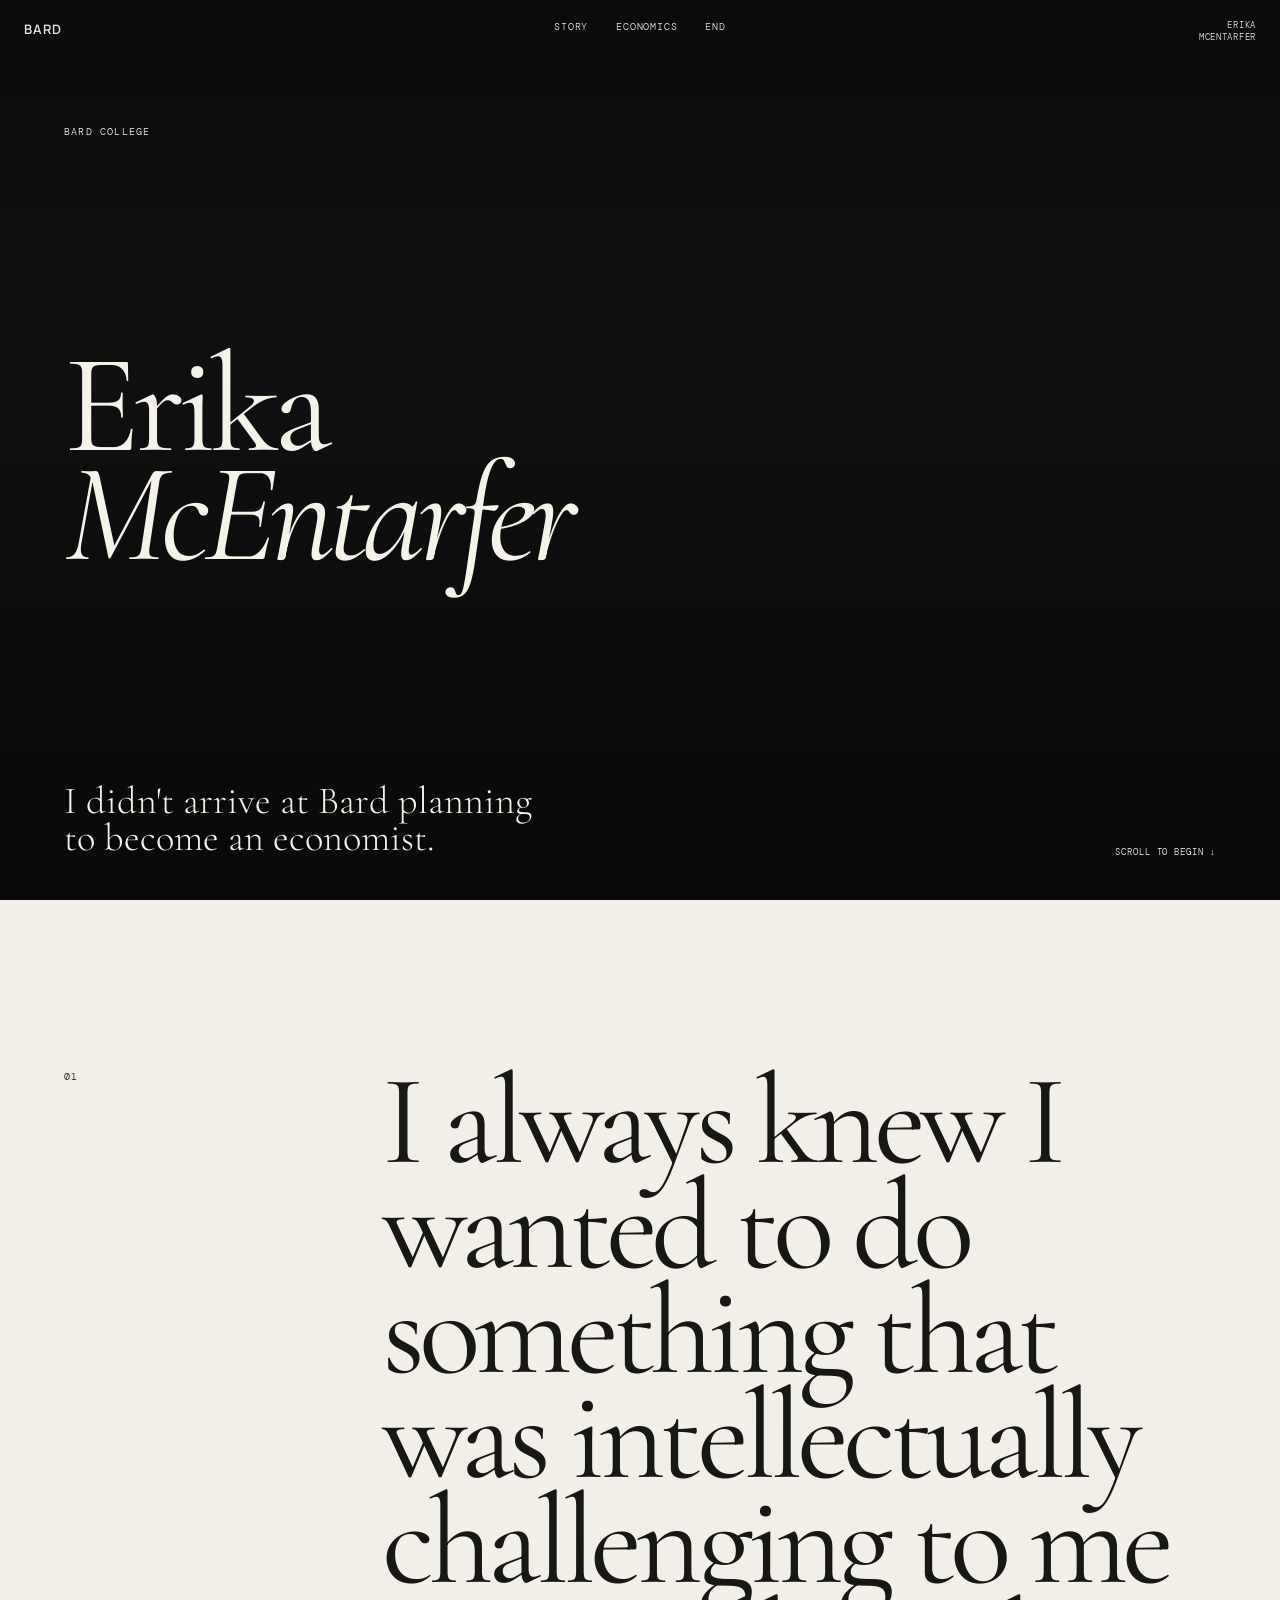
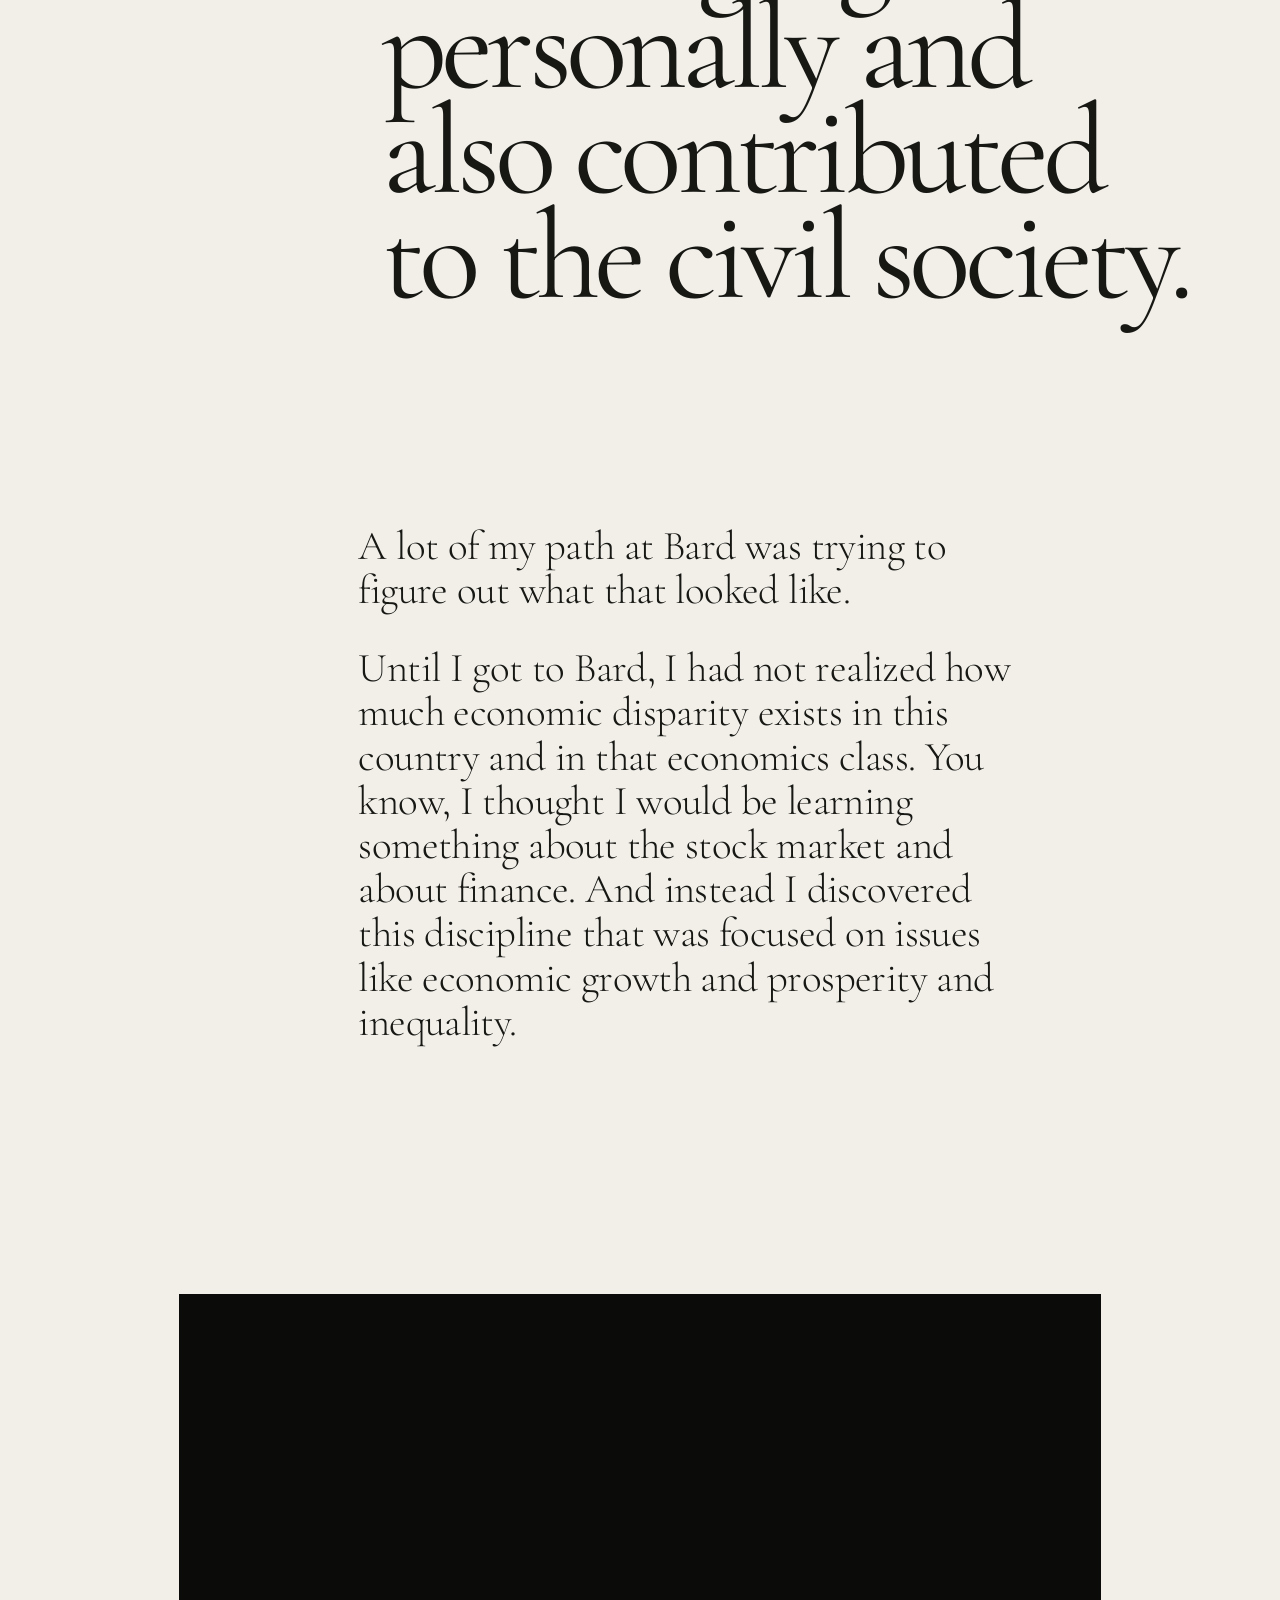
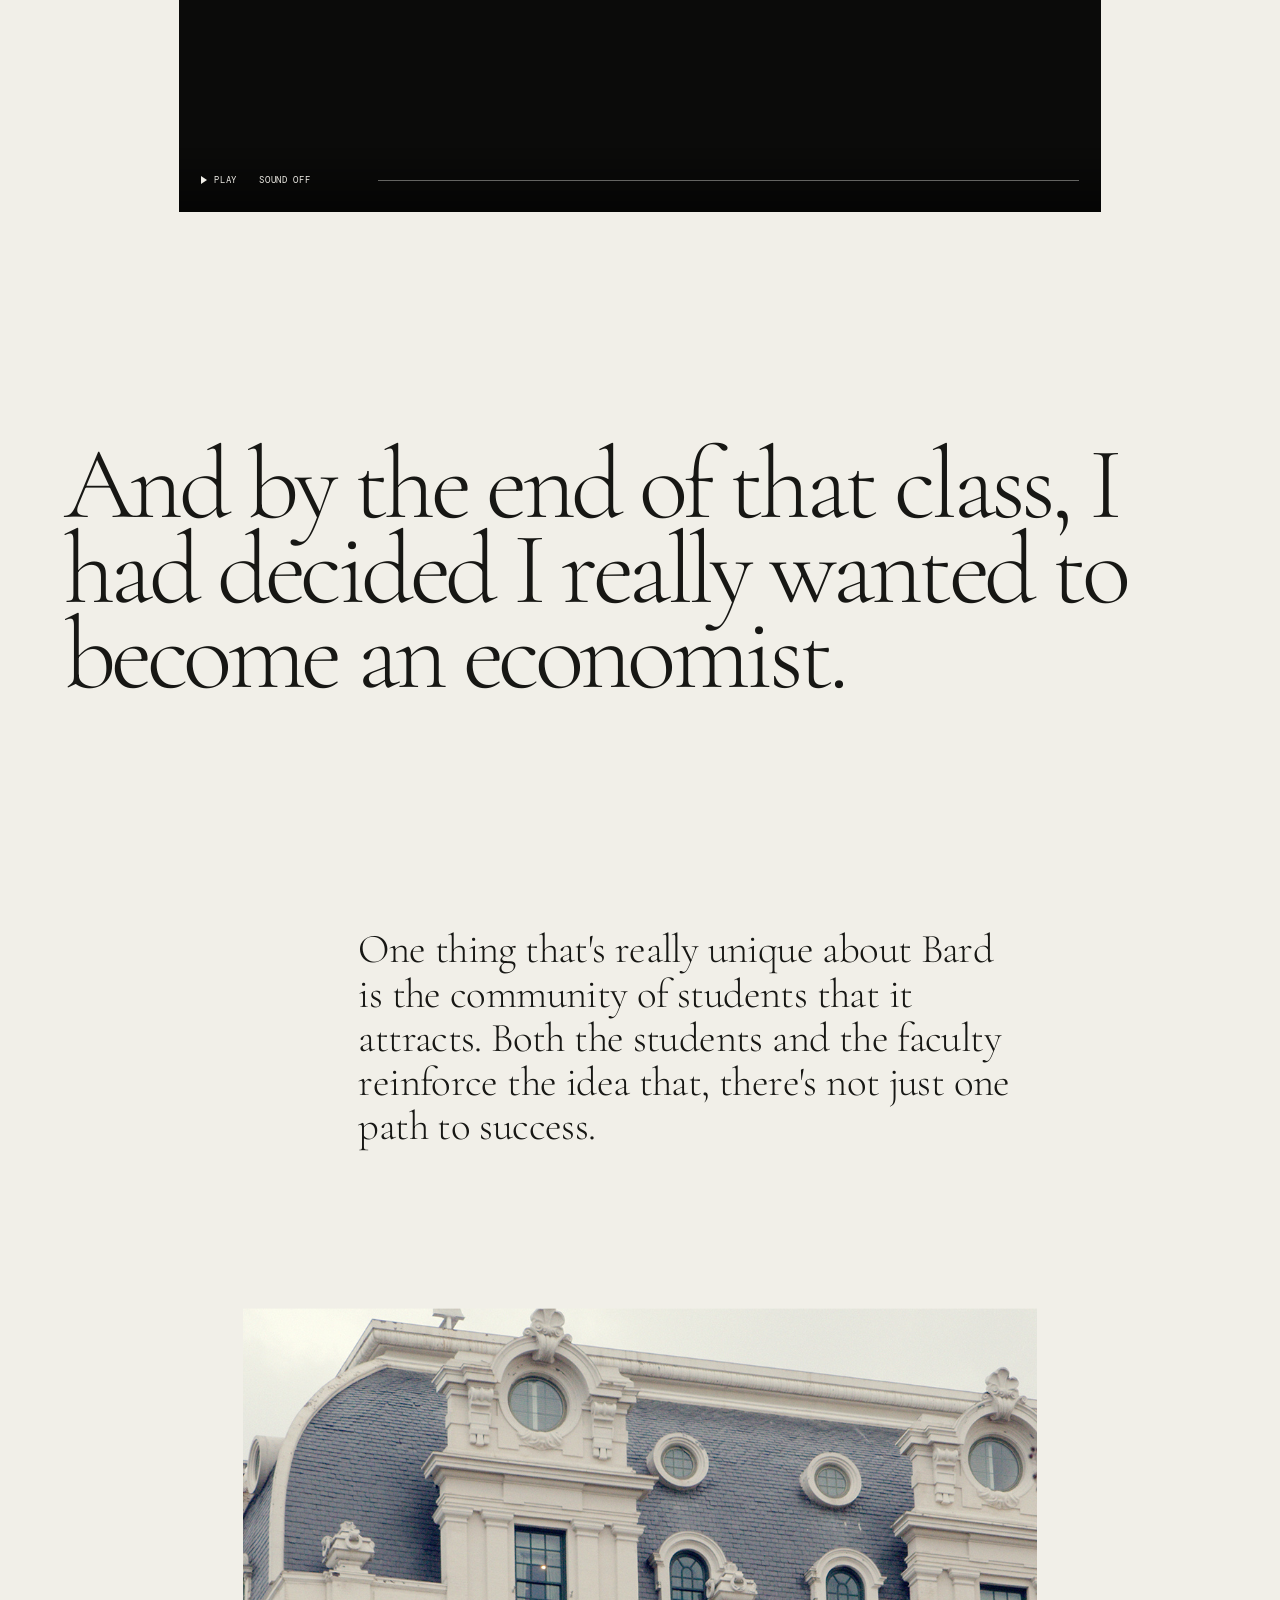
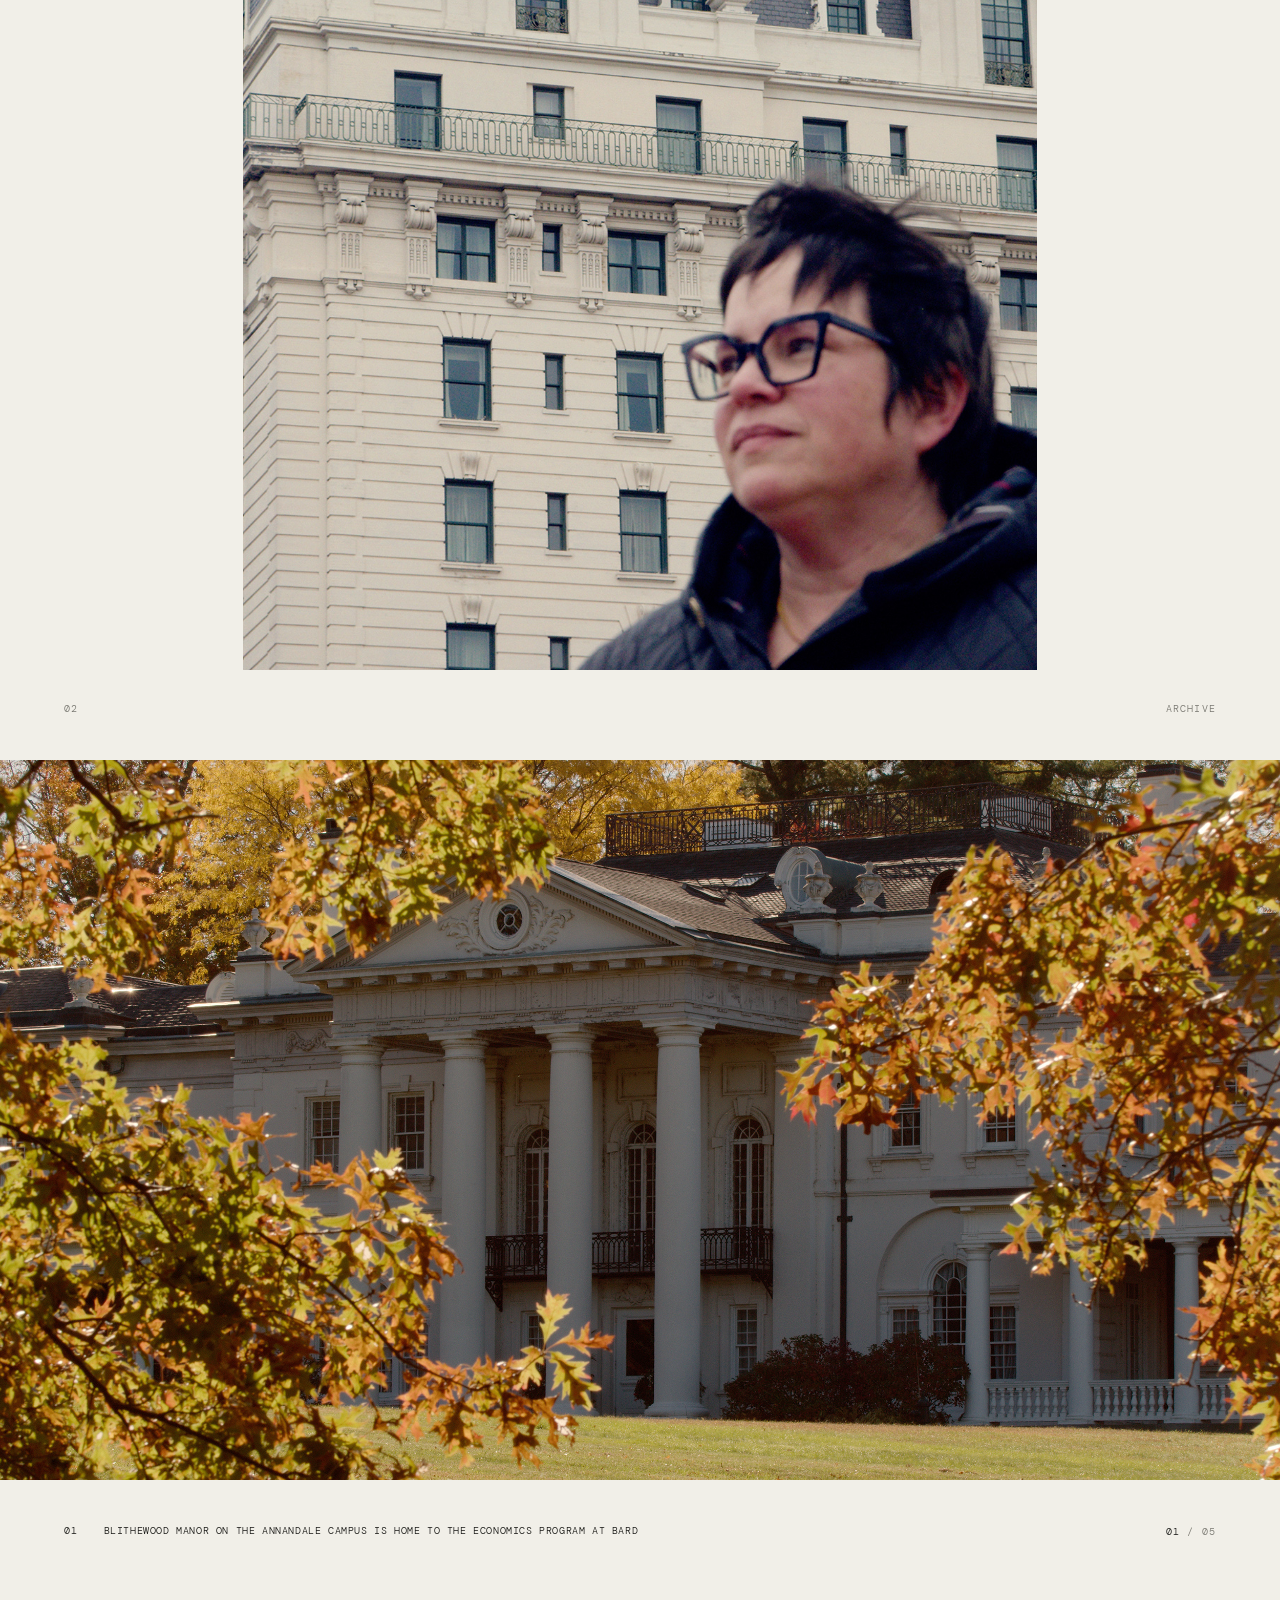
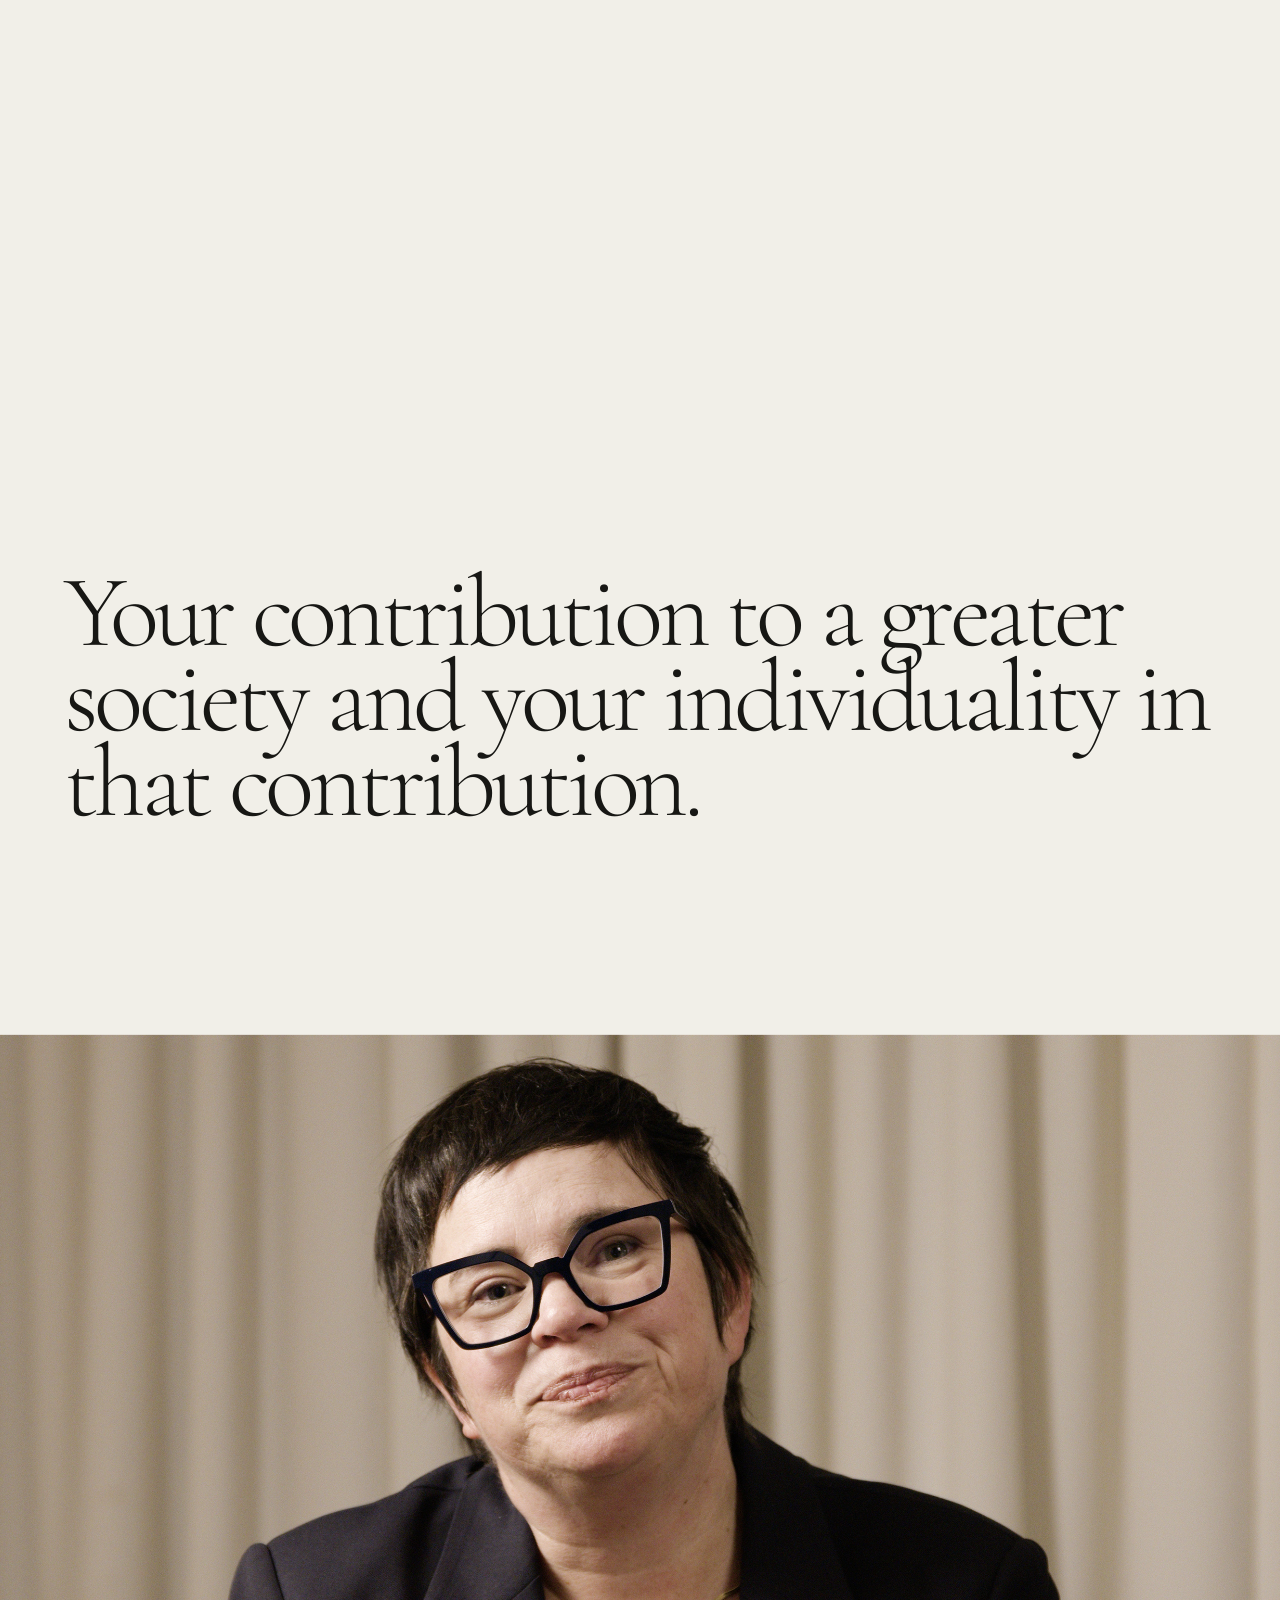
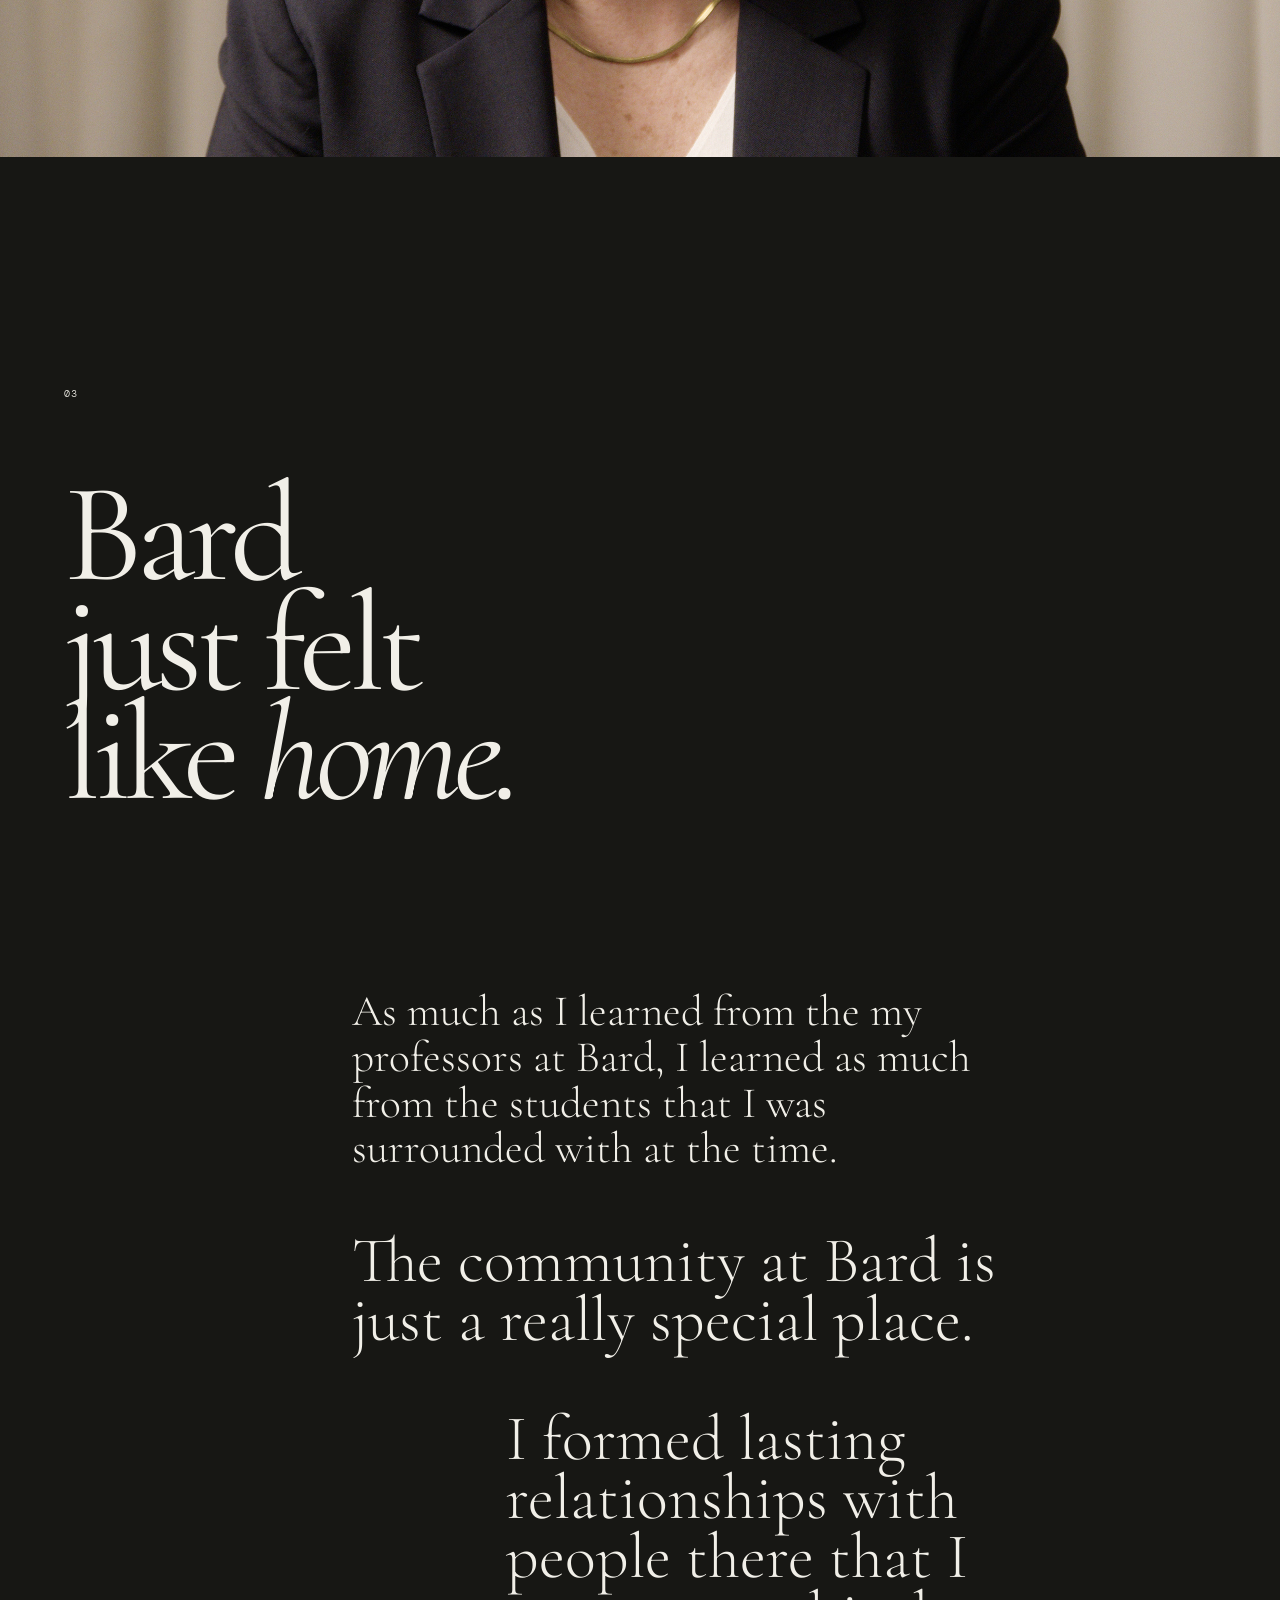
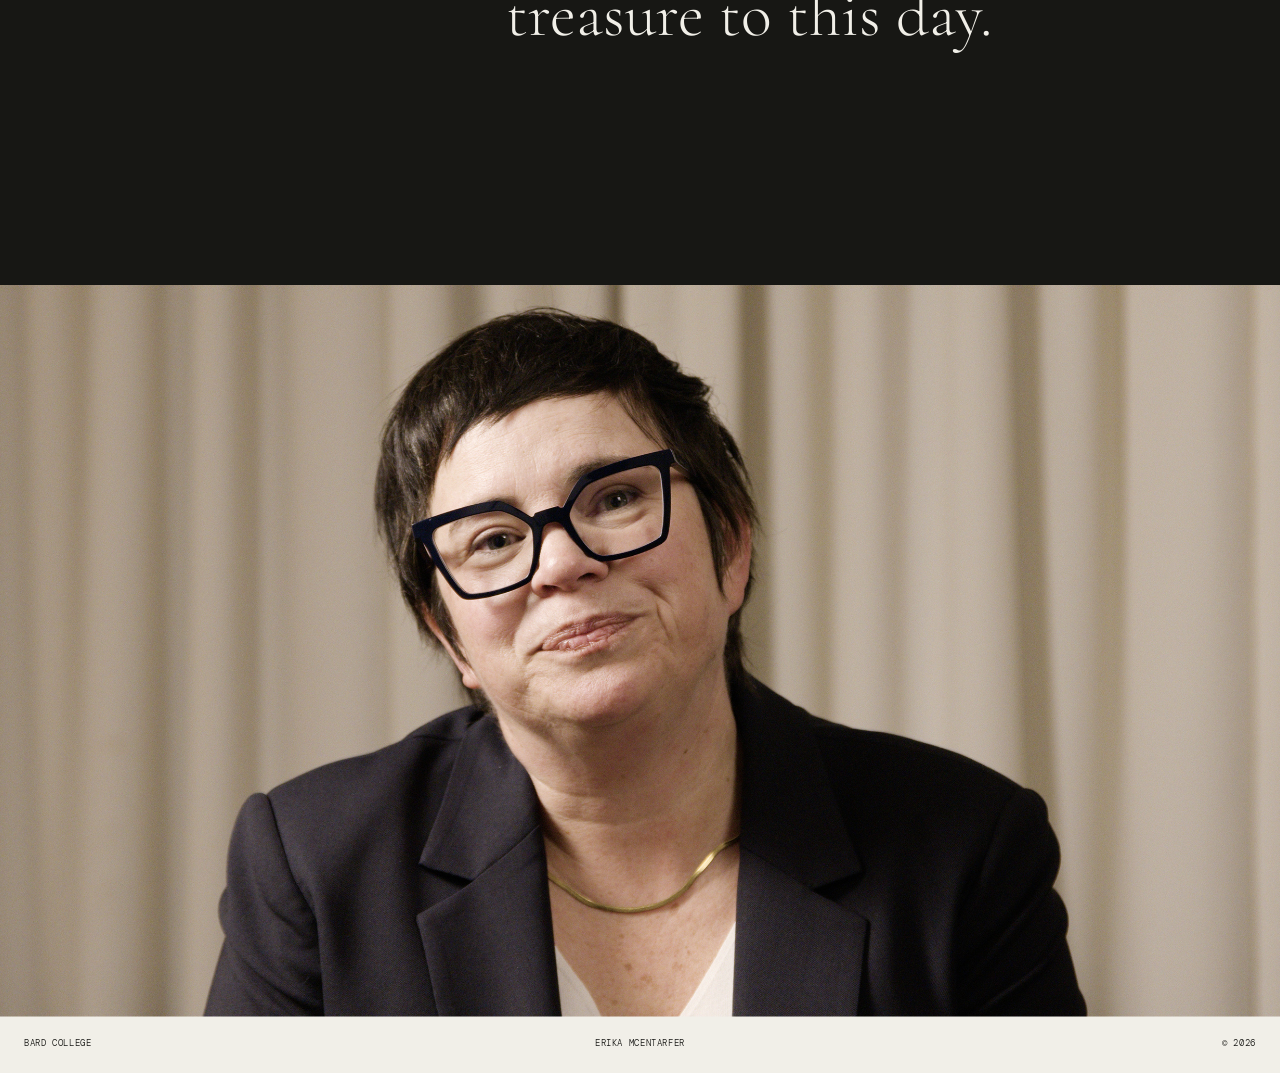
==== commit 9e7230de: "Add files via upload" ====
--- a/erikamcentarfer.html
+++ b/erikamcentarfer.html
@@ -366,11 +366,9 @@
 
             <div class="image-scroll-caption">
 
-                <span class="caption-number">01</span>
-
-                <span class="caption-text">
-                    Election@Bard Students Registering Bard Students to Vote
-                </span>
+                <span class="caption-number"></span>
+
+                <span class="caption-text"></span>
 
             </div>
 
@@ -388,6 +386,8 @@
     </div>
 
 </section>
+
+
 
 
 
@@ -408,7 +408,7 @@
         <figure class="editorial-image image-full">
 
             <img
-                src="images/erika07.jpg"
+                src="images/erika01.jpg"
                 alt="Erika McEntarfer"
                 loading="lazy"
             >
--- a/style.css
+++ b/style.css
@@ -265,6 +265,7 @@
 }
 
 
+
 /* ============================================================
    FULL WIDTH VIDEO
    ============================================================ */
@@ -1605,32 +1606,37 @@
 
 }
 
-
 /* ============================================================
    SCROLL-DRIVEN IMAGE GALLERY
+   FULL WIDTH — 16:9 IMAGES
    ============================================================ */
 
 .image-scroll-section {
     position: relative;
-
+    width: 100%;
     height: 500vh;
-
-    width: 100%;
-}
-
+    background: #f1efe8;
+}
+
+
+/* ============================================================
+   STICKY STAGE
+   ============================================================ */
 
 .image-scroll-sticky {
     position: sticky;
     top: 0;
 
+    width: 100%;
     height: 100vh;
-    width: 100%;
 
     display: flex;
     align-items: center;
     justify-content: center;
 
     overflow: hidden;
+
+    background: #f1efe8;
 }
 
 
@@ -1650,22 +1656,12 @@
 
     font-family: "DM Mono", monospace;
     font-size: 10px;
-    letter-spacing: 0.12em;
+    letter-spacing: .12em;
     text-transform: uppercase;
 
     color: #77766f;
 
-    z-index: 5;
-}
-
-
-/* ============================================================
-   CONTENT
-   ============================================================ */
-
-.image-scroll-content {
-    width: 70vw;
-    max-width: 1200px;
+    z-index: 10;
 }
 
 
@@ -1676,9 +1672,10 @@
 .image-scroll-stage {
     position: relative;
 
-    width: 100%;
-
+    width: 100vw;
     aspect-ratio: 16 / 9;
+
+    overflow: hidden;
 }
 
 
@@ -1688,37 +1685,26 @@
 
 .image-scroll-item {
     position: absolute;
-
     inset: 0;
-
     width: 100%;
     height: 100%;
-
     margin: 0;
 
     opacity: 0;
-    transform: scale(0.97);
-
-    transition:
-        opacity 0.7s cubic-bezier(.2,.65,.2,1),
-        transform 0.9s cubic-bezier(.2,.65,.2,1);
+
+    transition: opacity 0.8s ease-in-out;
 
     pointer-events: none;
 }
-
 
 .image-scroll-item.active {
     opacity: 1;
-    transform: scale(1);
-}
-
+}
 
 .image-scroll-item img {
     display: block;
-
     width: 100%;
     height: 100%;
-
     object-fit: cover;
 }
 
@@ -1728,33 +1714,31 @@
    ============================================================ */
 
 .image-scroll-caption {
+    position: absolute;
+
+    left: 5vw;
+    right: 5vw;
+    bottom: 32px;
+
     display: flex;
     align-items: baseline;
 
-    gap: 18px;
-
-    margin-top: 14px;
-
-    min-height: 18px;
+    padding-right: 90px;
 
     font-family: "DM Mono", monospace;
     font-size: 10px;
     line-height: 1.4;
-
-    letter-spacing: 0.08em;
+    letter-spacing: .06em;
     text-transform: uppercase;
 
-    color: #77766f;
-}
-
-
-.caption-number {
-    flex: 0 0 auto;
-}
-
+    color: #171714;
+
+    z-index: 10;
+}
 
 .caption-text {
-    color: #151515;
+    display: block;
+    max-width: 900px;
 }
 
 
@@ -1765,20 +1749,22 @@
 .image-scroll-counter {
     position: absolute;
 
+    right: 5vw;
     bottom: 32px;
-    left: 5vw;
 
     font-family: "DM Mono", monospace;
     font-size: 10px;
-    letter-spacing: 0.12em;
+    line-height: 1.3;
+    letter-spacing: .12em;
     text-transform: uppercase;
 
     color: #77766f;
-}
-
+
+    z-index: 10;
+}
 
 .current-image {
-    color: #151515;
+    color: #171714;
 }
 
 
@@ -1792,8 +1778,13 @@
         height: 500vh;
     }
 
-    .image-scroll-content {
-        width: 90vw;
+    .image-scroll-sticky {
+        height: 100vh;
+    }
+
+    .image-scroll-stage {
+        width: 100vw;
+        aspect-ratio: 16 / 9;
     }
 
     .image-scroll-header {
@@ -1803,87 +1794,24 @@
     }
 
     .image-scroll-caption {
-        margin-top: 12px;
-
-        gap: 12px;
-
-        font-size: 9px;
+        left: 5vw;
+        right: 5vw;
+        bottom: 24px;
+
+        padding-right: 65px;
+
+        font-size: 8px;
+        line-height: 1.35;
     }
 
     .image-scroll-counter {
+        right: 5vw;
         bottom: 24px;
-        left: 5vw;
-    }
-
-}
-
-
-
-
-
-<!-- ====================================================
-     SCROLL-DRIVEN IMAGE GALLERY
-     ==================================================== -->
-
-<section class="image-scroll-section">
-
-    <div class="image-scroll-sticky">
-
-        <div class="image-scroll-header">
-            <span>02</span>
-            <span>ARCHIVE</span>
-        </div>
-
-        <div class="image-scroll-stage">
-
-            <figure class="image-scroll-item active">
-                <img
-                    src="images/erika-gallery01.jpg"
-                    alt="Bard College"
-                    loading="lazy"
-                >
-            </figure>
-
-            <figure class="image-scroll-item">
-                <img
-                    src="images/erika-gallery02.jpg"
-                    alt="Bard College"
-                    loading="lazy"
-                >
-            </figure>
-
-            <figure class="image-scroll-item">
-                <img
-                    src="images/erika-gallery03.jpg"
-                    alt="Bard College"
-                    loading="lazy"
-                >
-            </figure>
-
-            <figure class="image-scroll-item">
-                <img
-                    src="images/erika-gallery04.jpg"
-                    alt="Bard College"
-                    loading="lazy"
-                >
-            </figure>
-
-            <figure class="image-scroll-item">
-                <img
-                    src="images/erika-gallery05.jpg"
-                    alt="Bard College"
-                    loading="lazy"
-                >
-            </figure>
-
-        </div>
-
-        <div class="image-scroll-counter">
-            <span class="current-image">01</span>
-            <span>/ 05</span>
-        </div>
-
-    </div>
-
-</section>
-
+
+        font-size: 8px;
+    }
+
+}
+
+
+
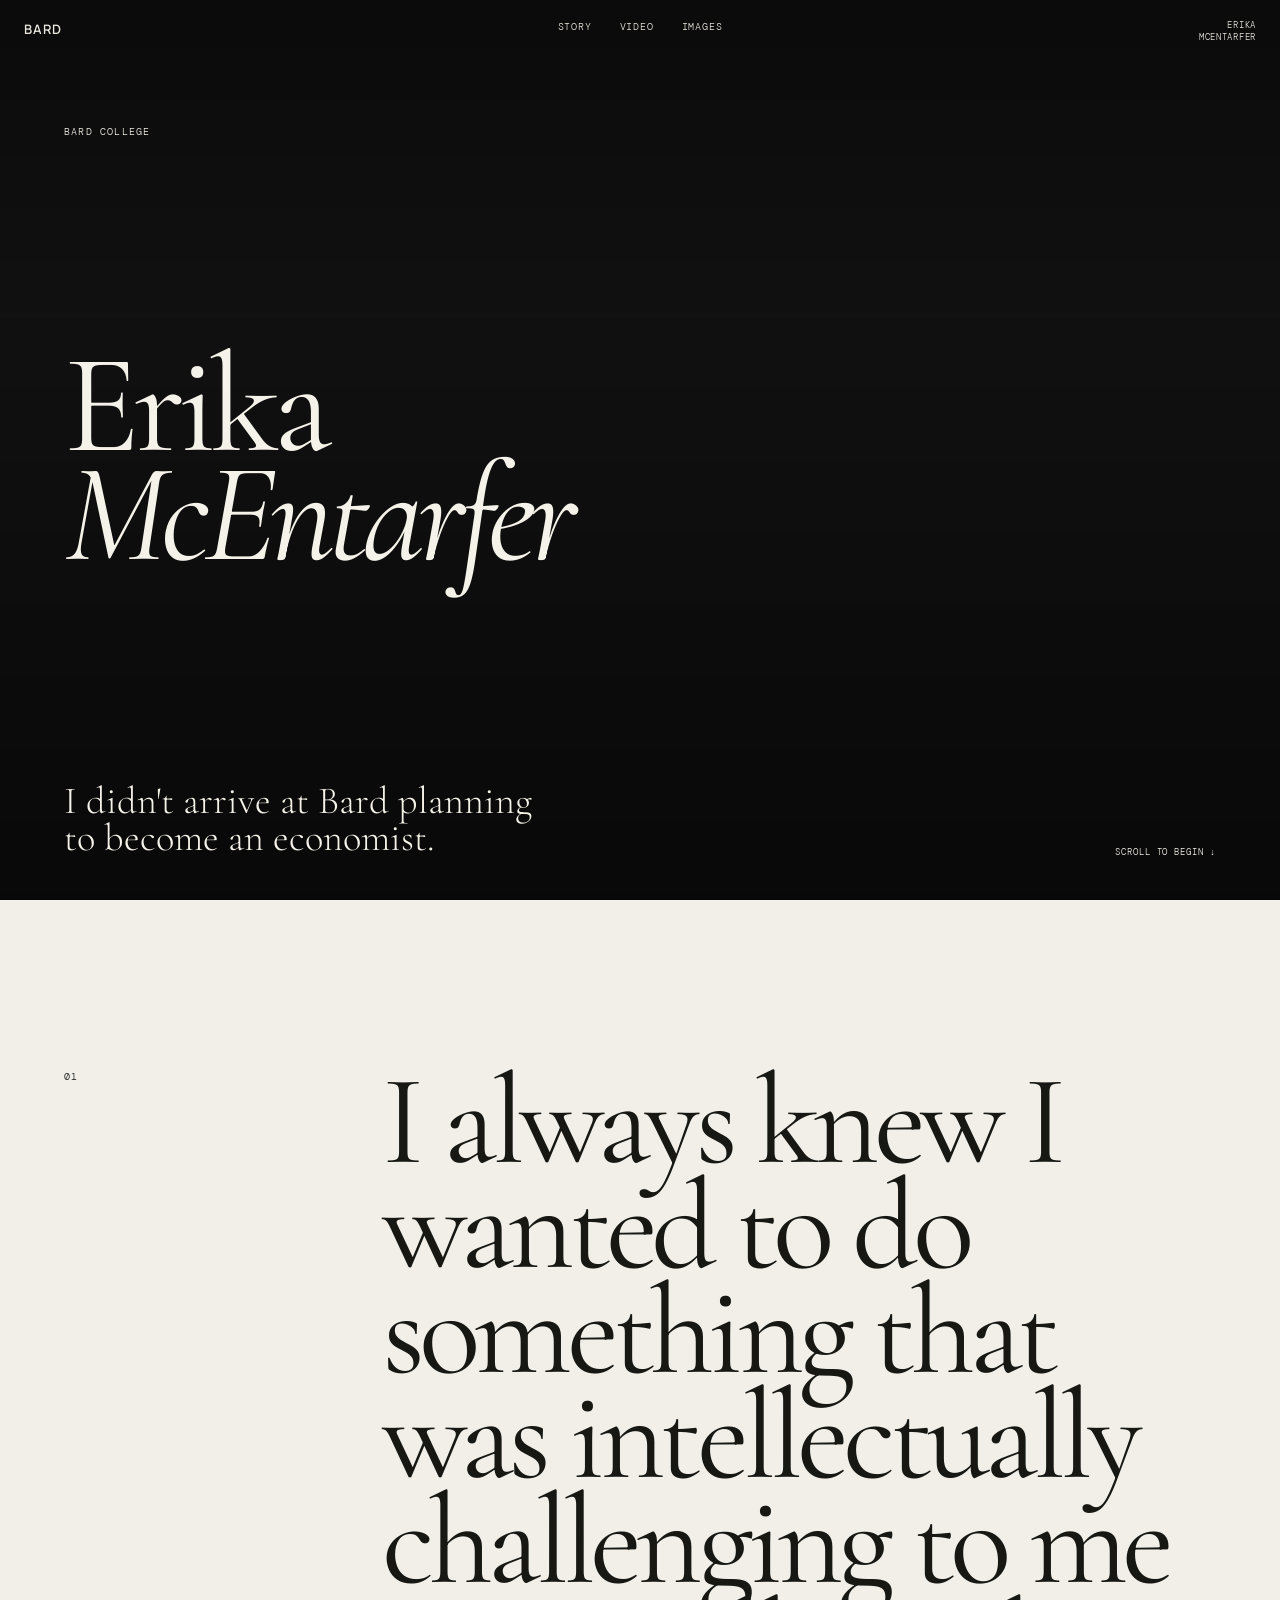
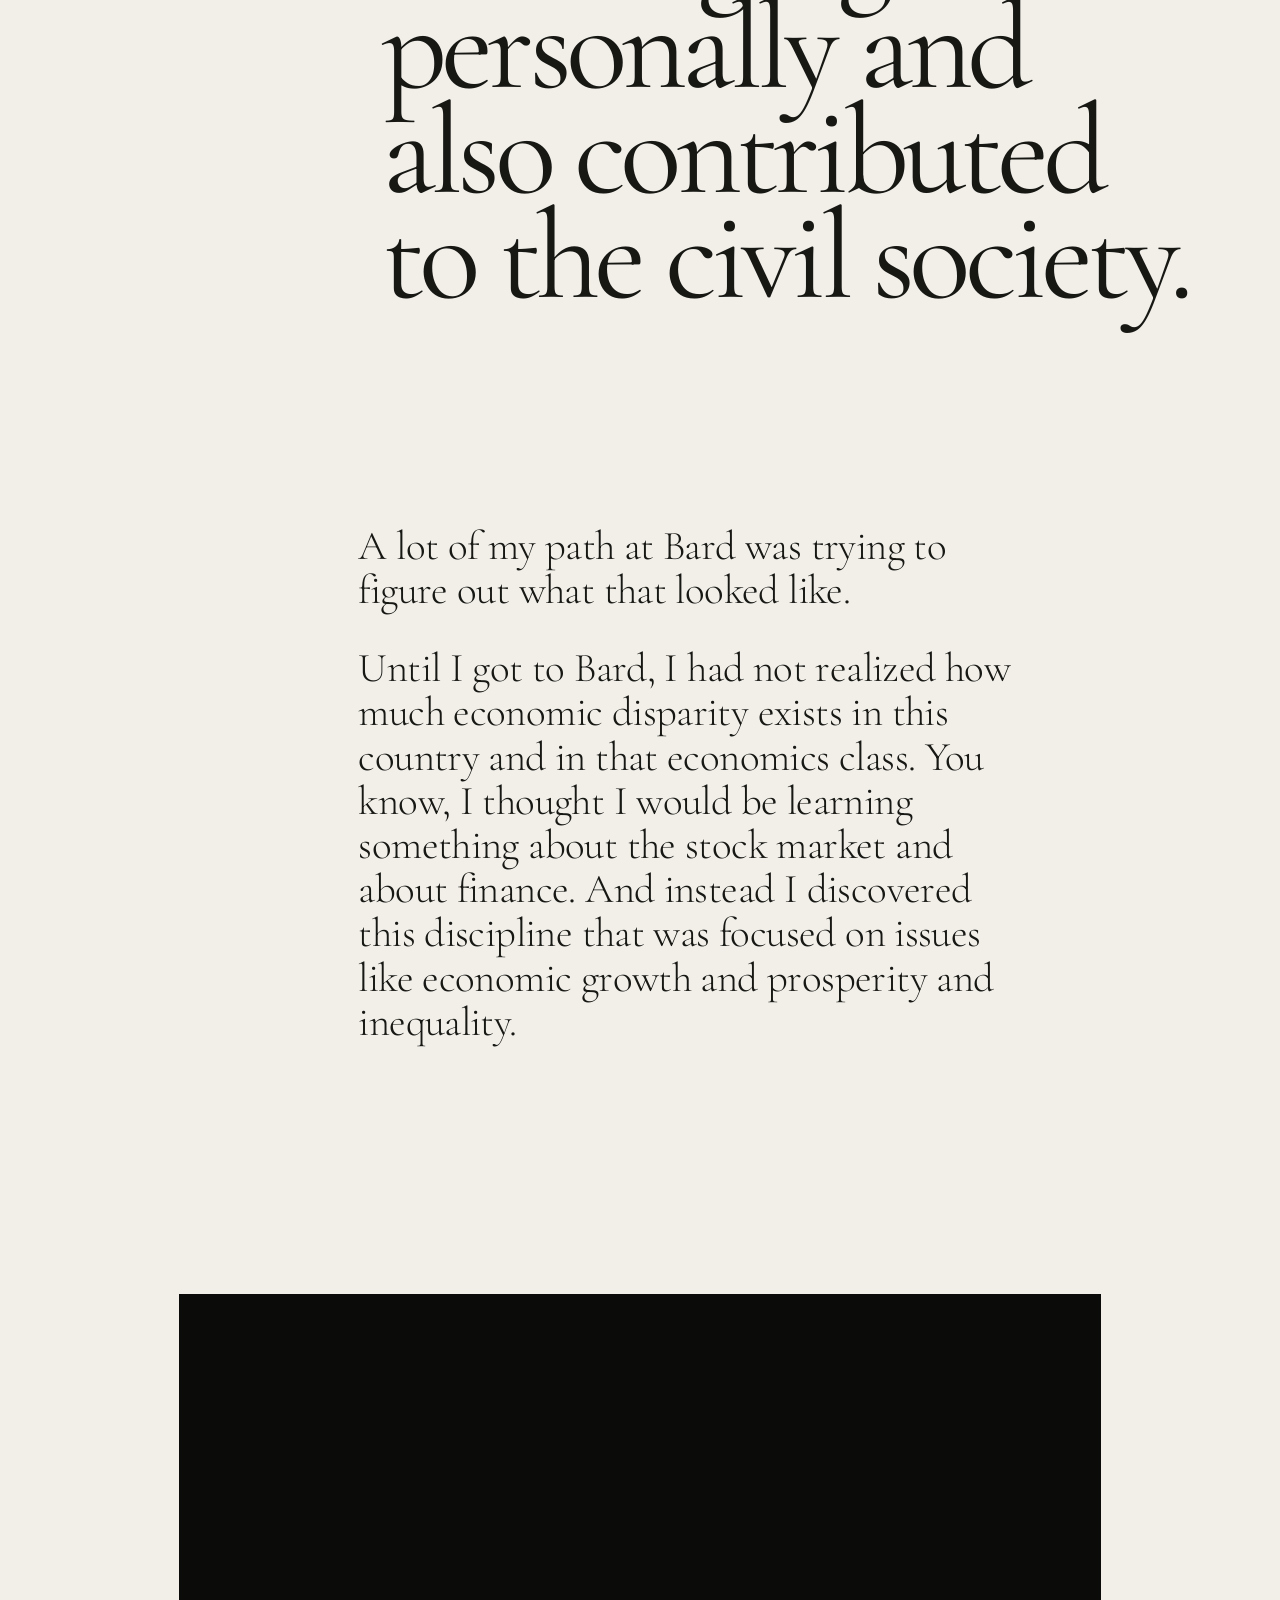
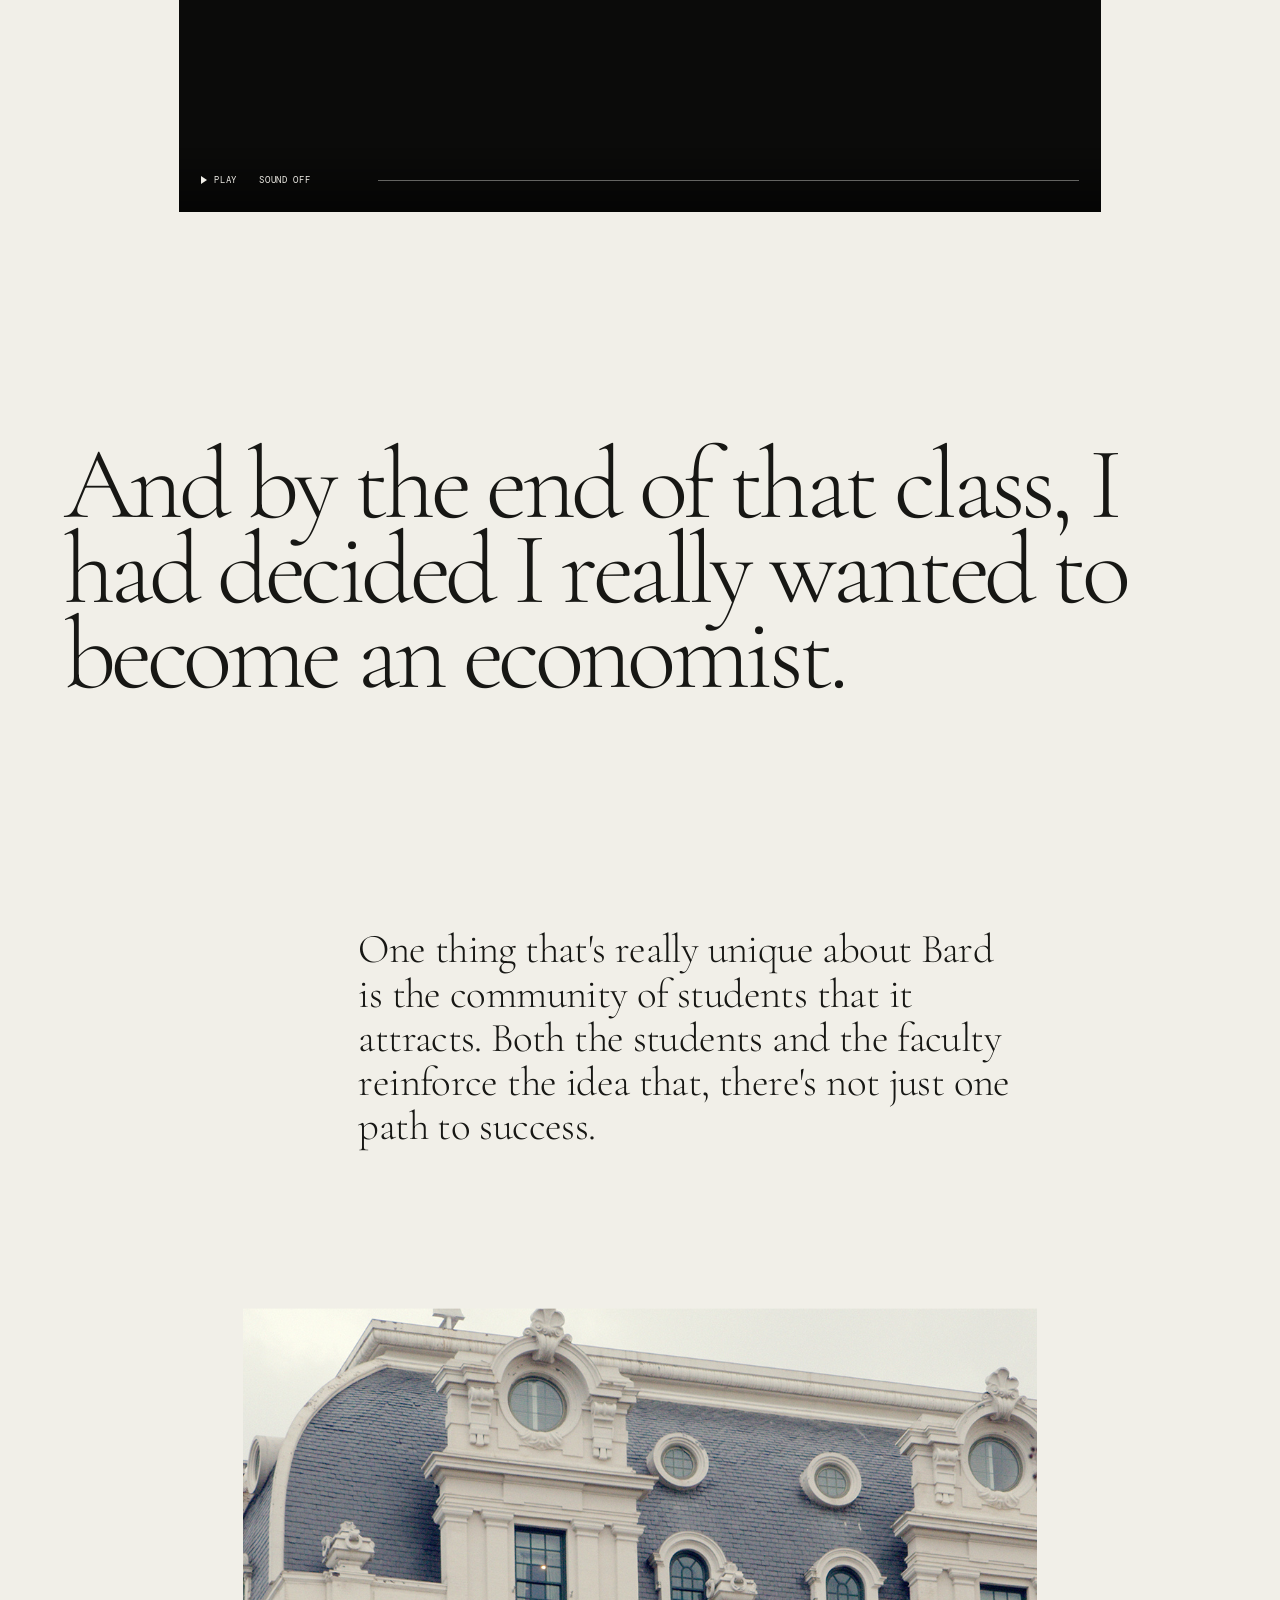
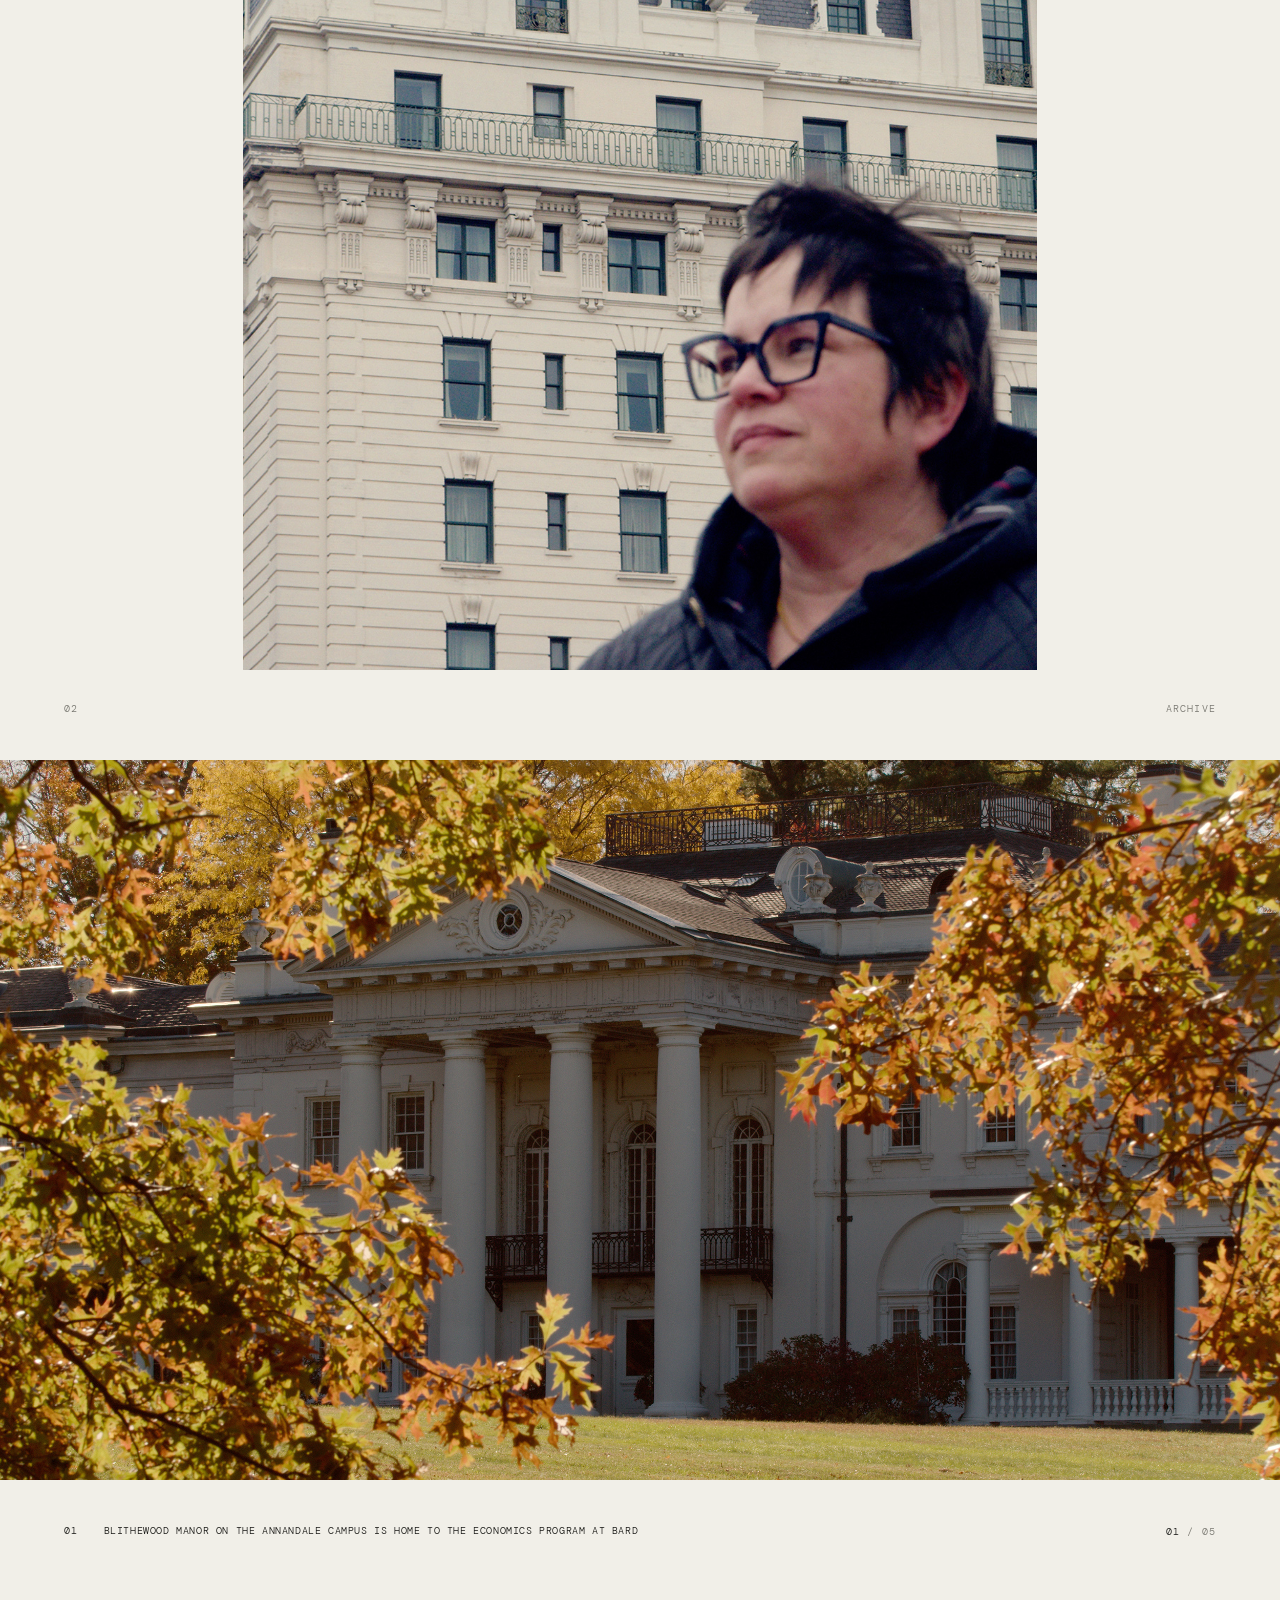
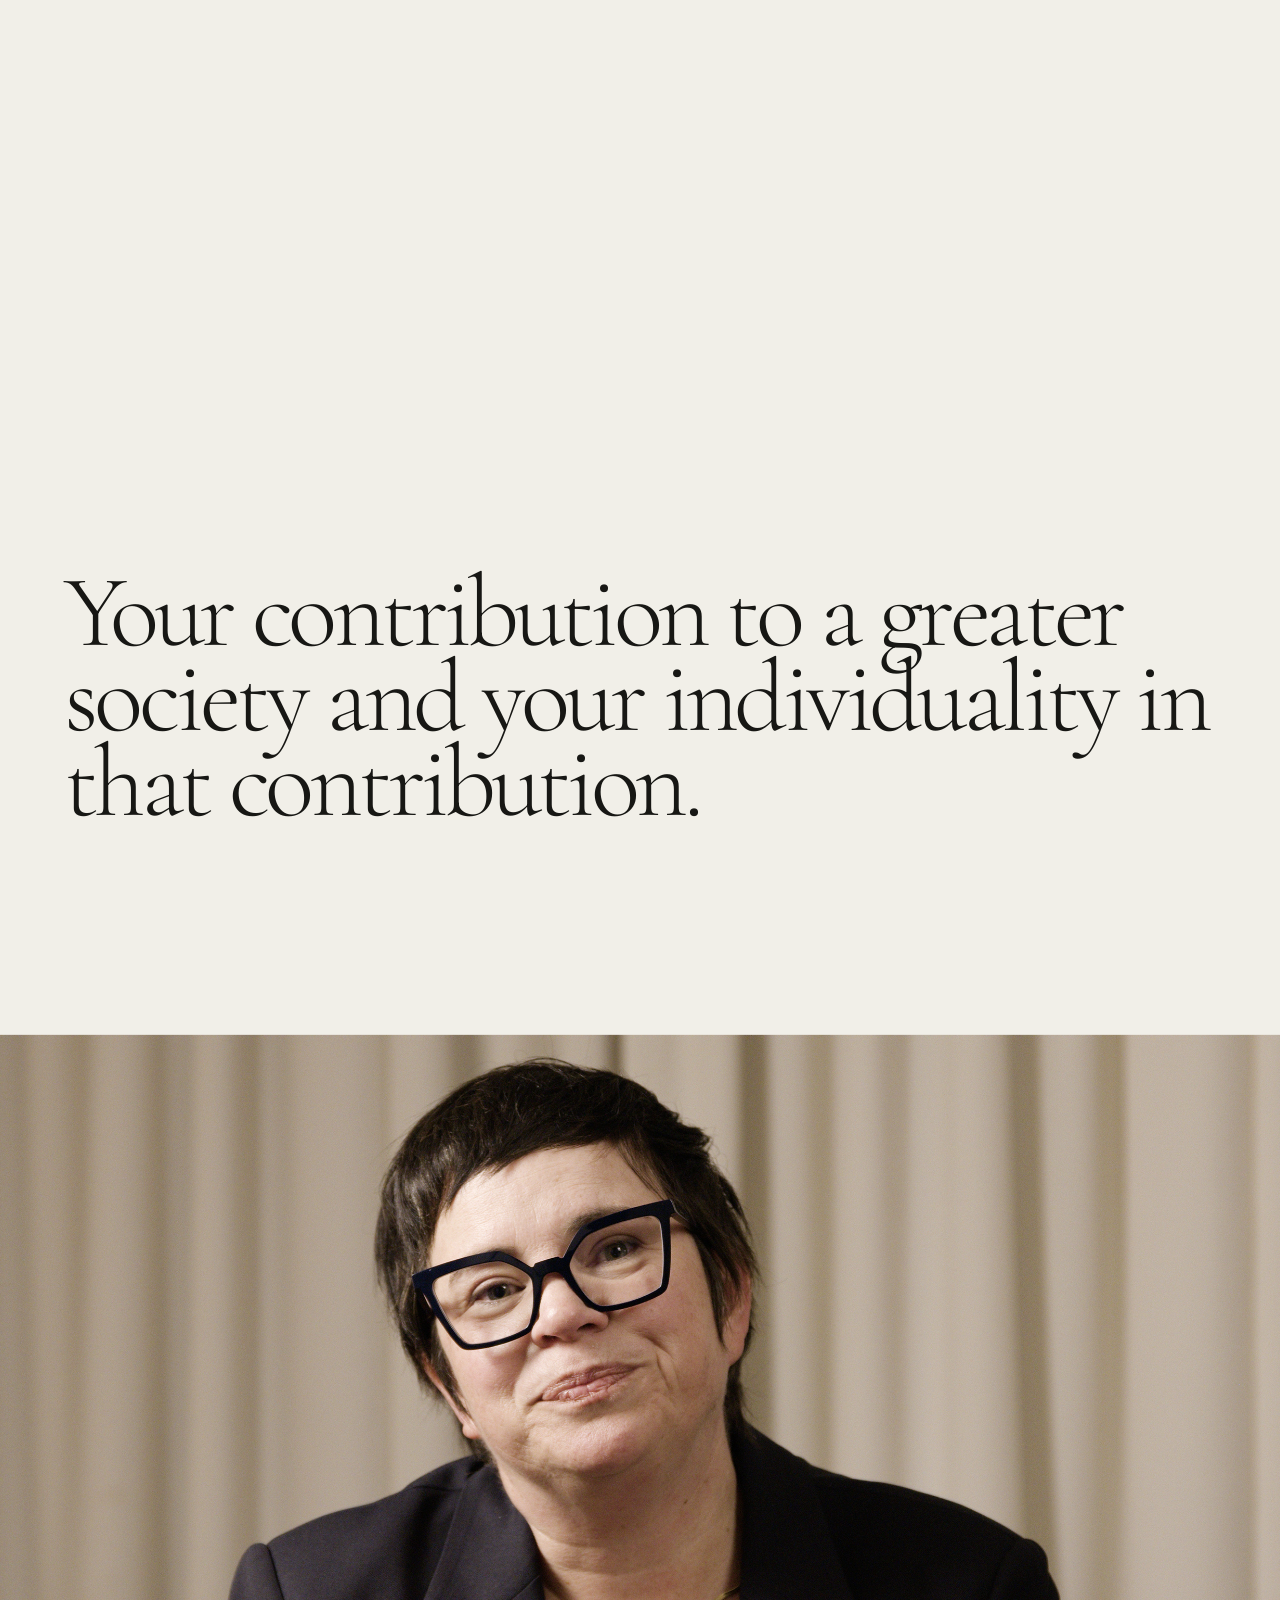
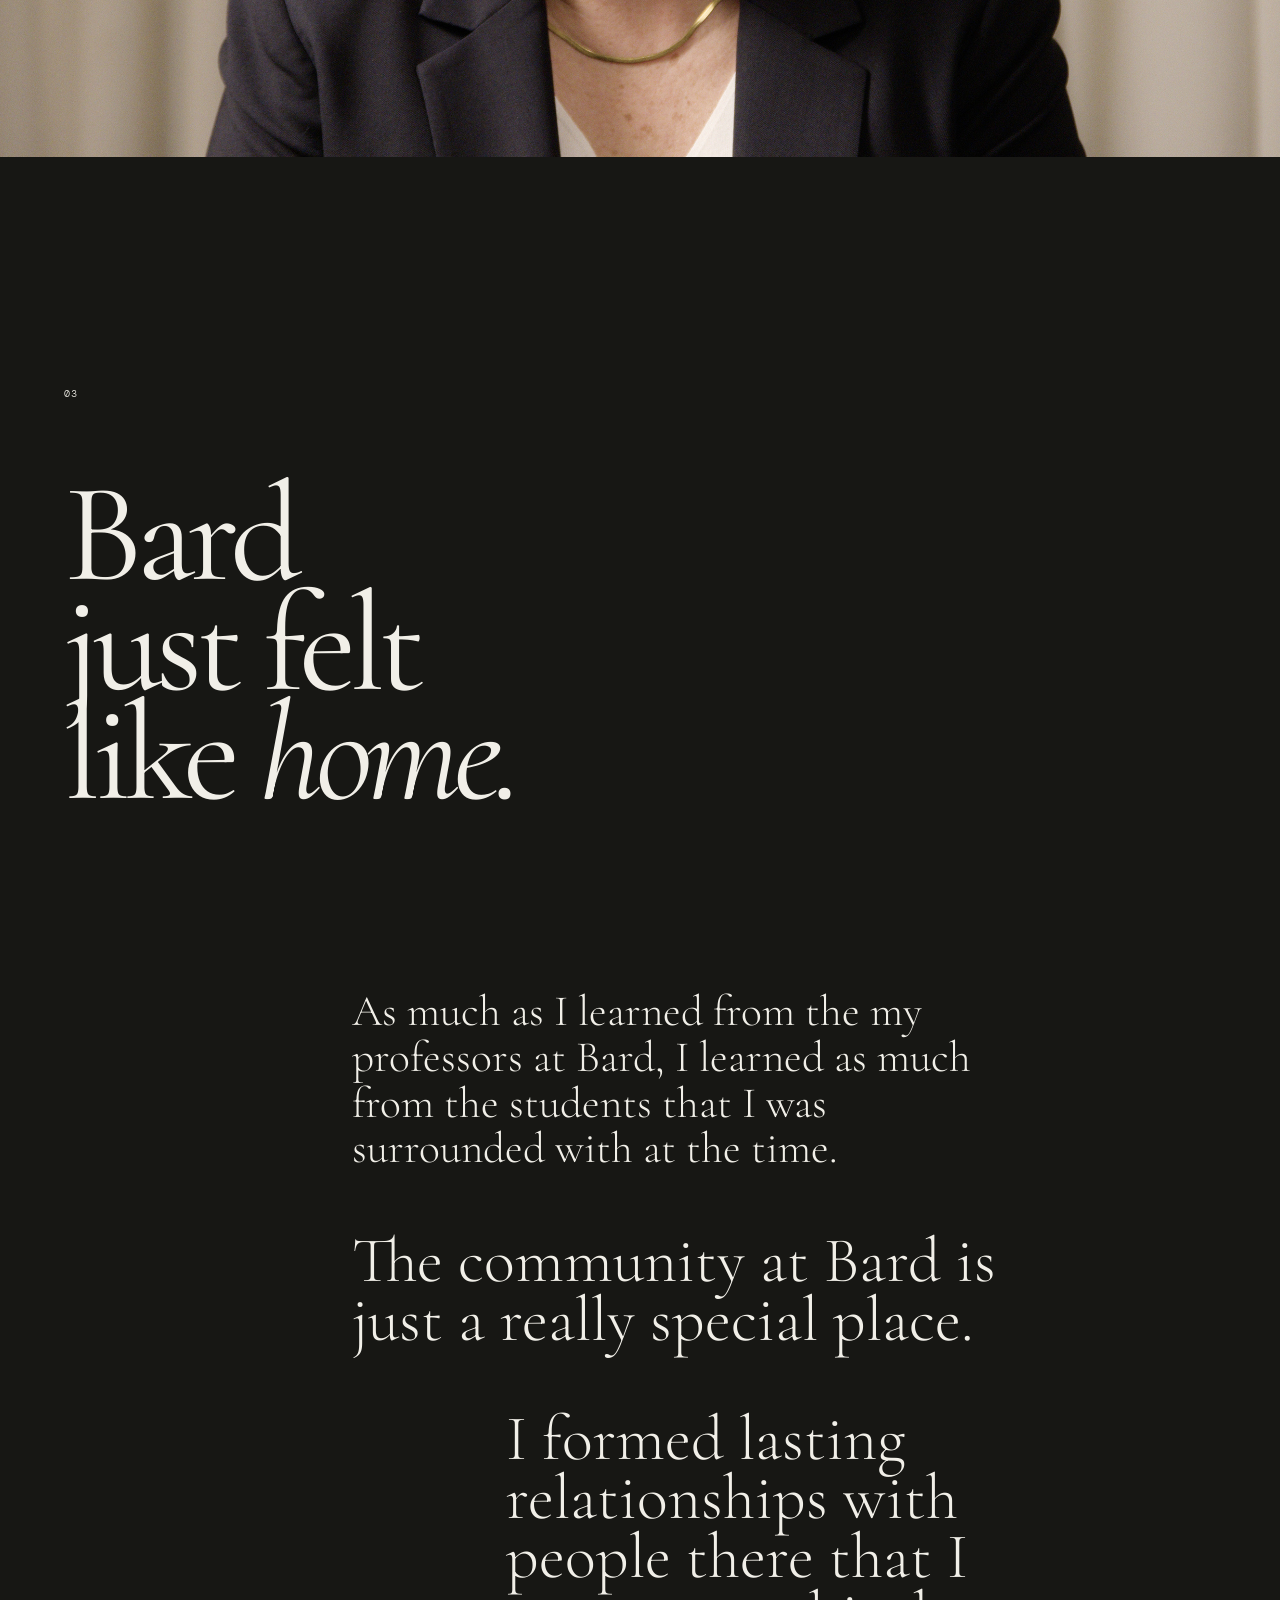
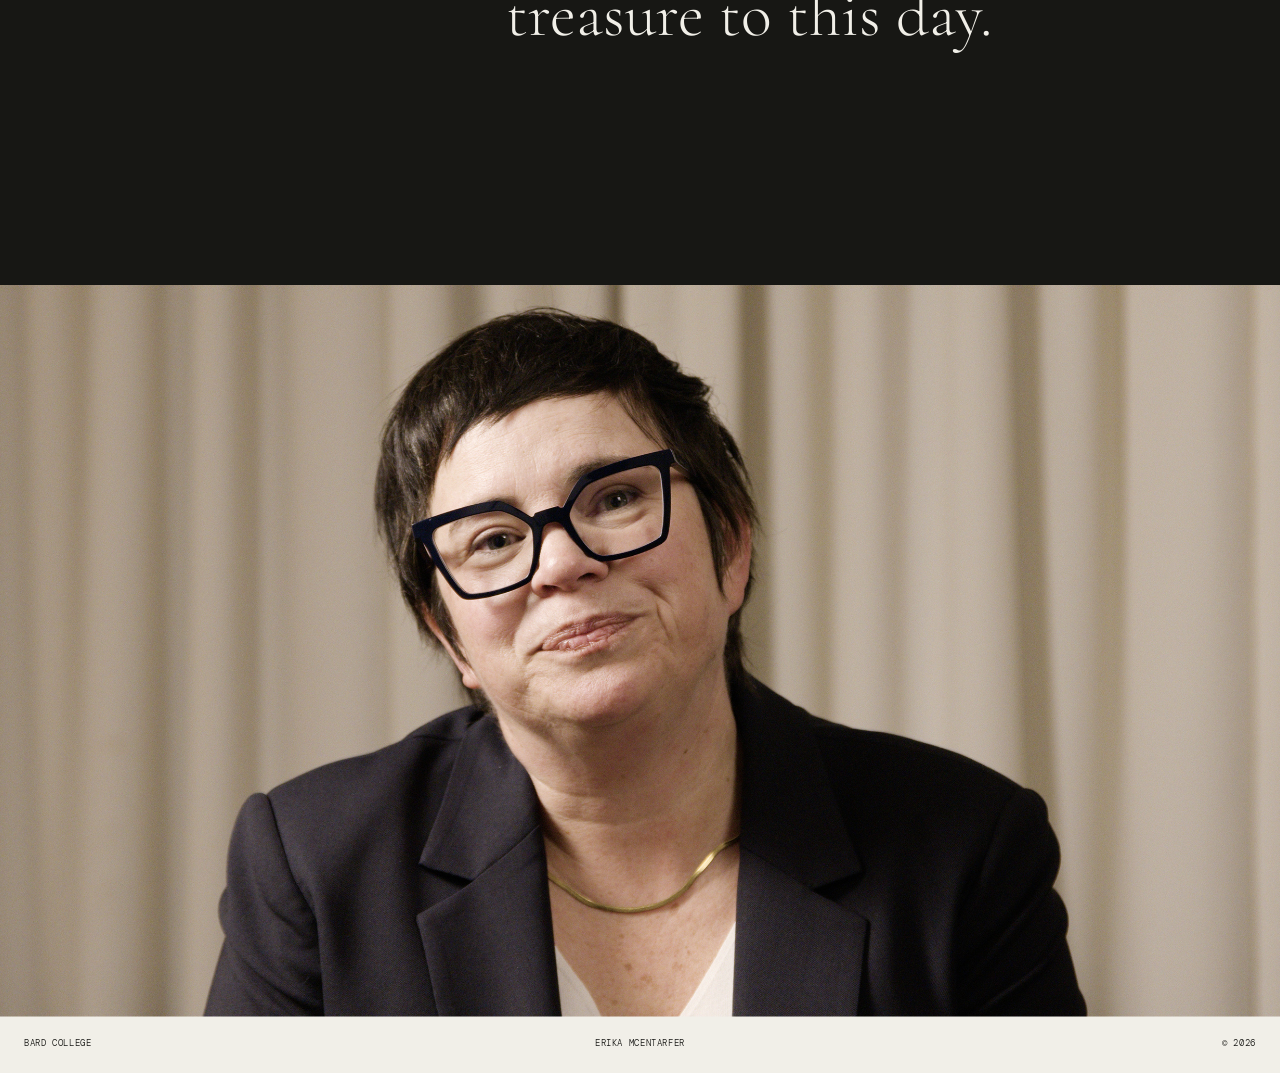
==== commit 0d6162a3: "Add files via upload" ====
--- a/erikamcentarfer.html
+++ b/erikamcentarfer.html
@@ -52,12 +52,12 @@
             Story
         </a>
 
-        <a href="#economics">
-            Economics
+        <a href="#video">
+            Video
         </a>
 
-        <a href="#end">
-            End
+        <a href="#images">
+        Images
         </a>
 
     </nav>
@@ -178,7 +178,7 @@
              INSET VIDEO
              ==================================================== -->
 
-        <section class="inset-video-section">
+        <section class="inset-video-section" id="video">
 
 
 
@@ -317,7 +317,7 @@
         </div>
 
 
-        <div class="image-scroll-content">
+        <div class="image-scroll-content" id="images">
 
             <div class="image-scroll-stage">
 
@@ -430,7 +430,7 @@
              ENDING
              ==================================================== -->
 
-        <section class="ending" id="end">
+        <section class="ending">
 
             <div class="ending-number">
                 03
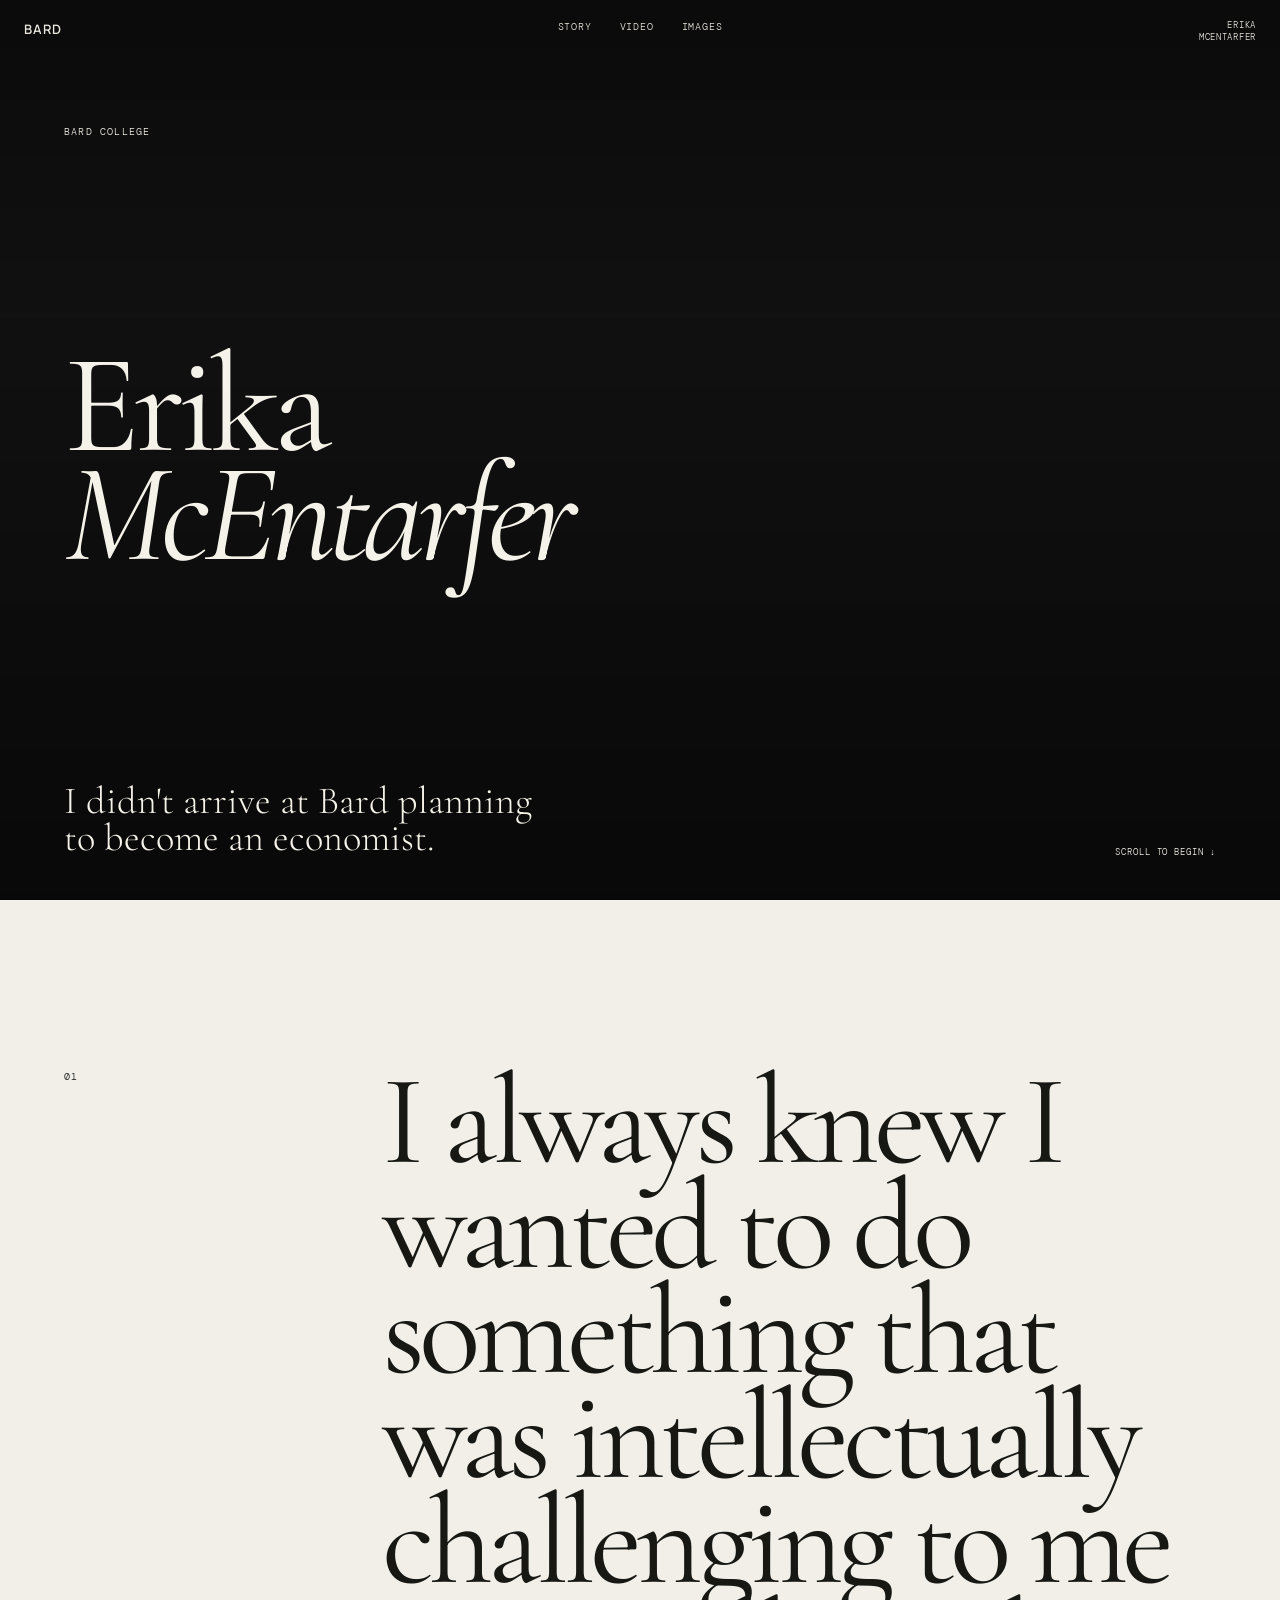
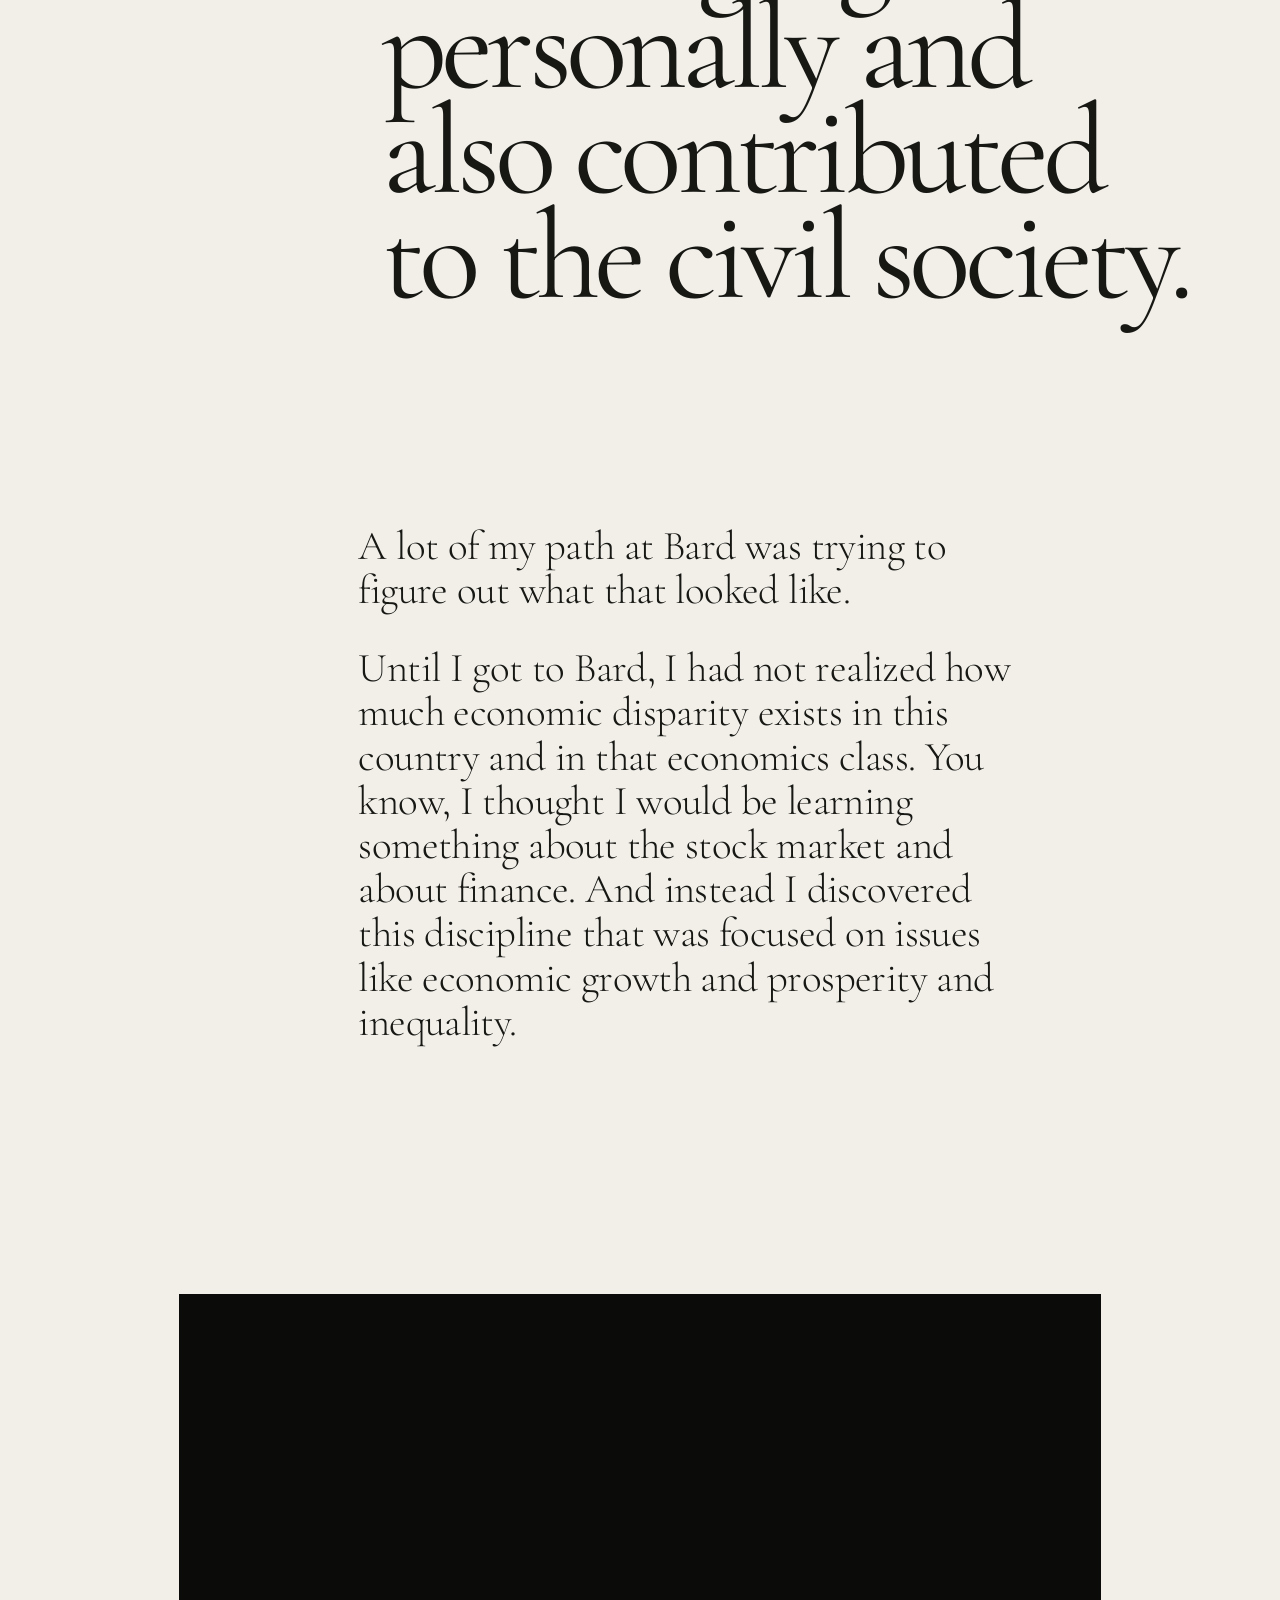
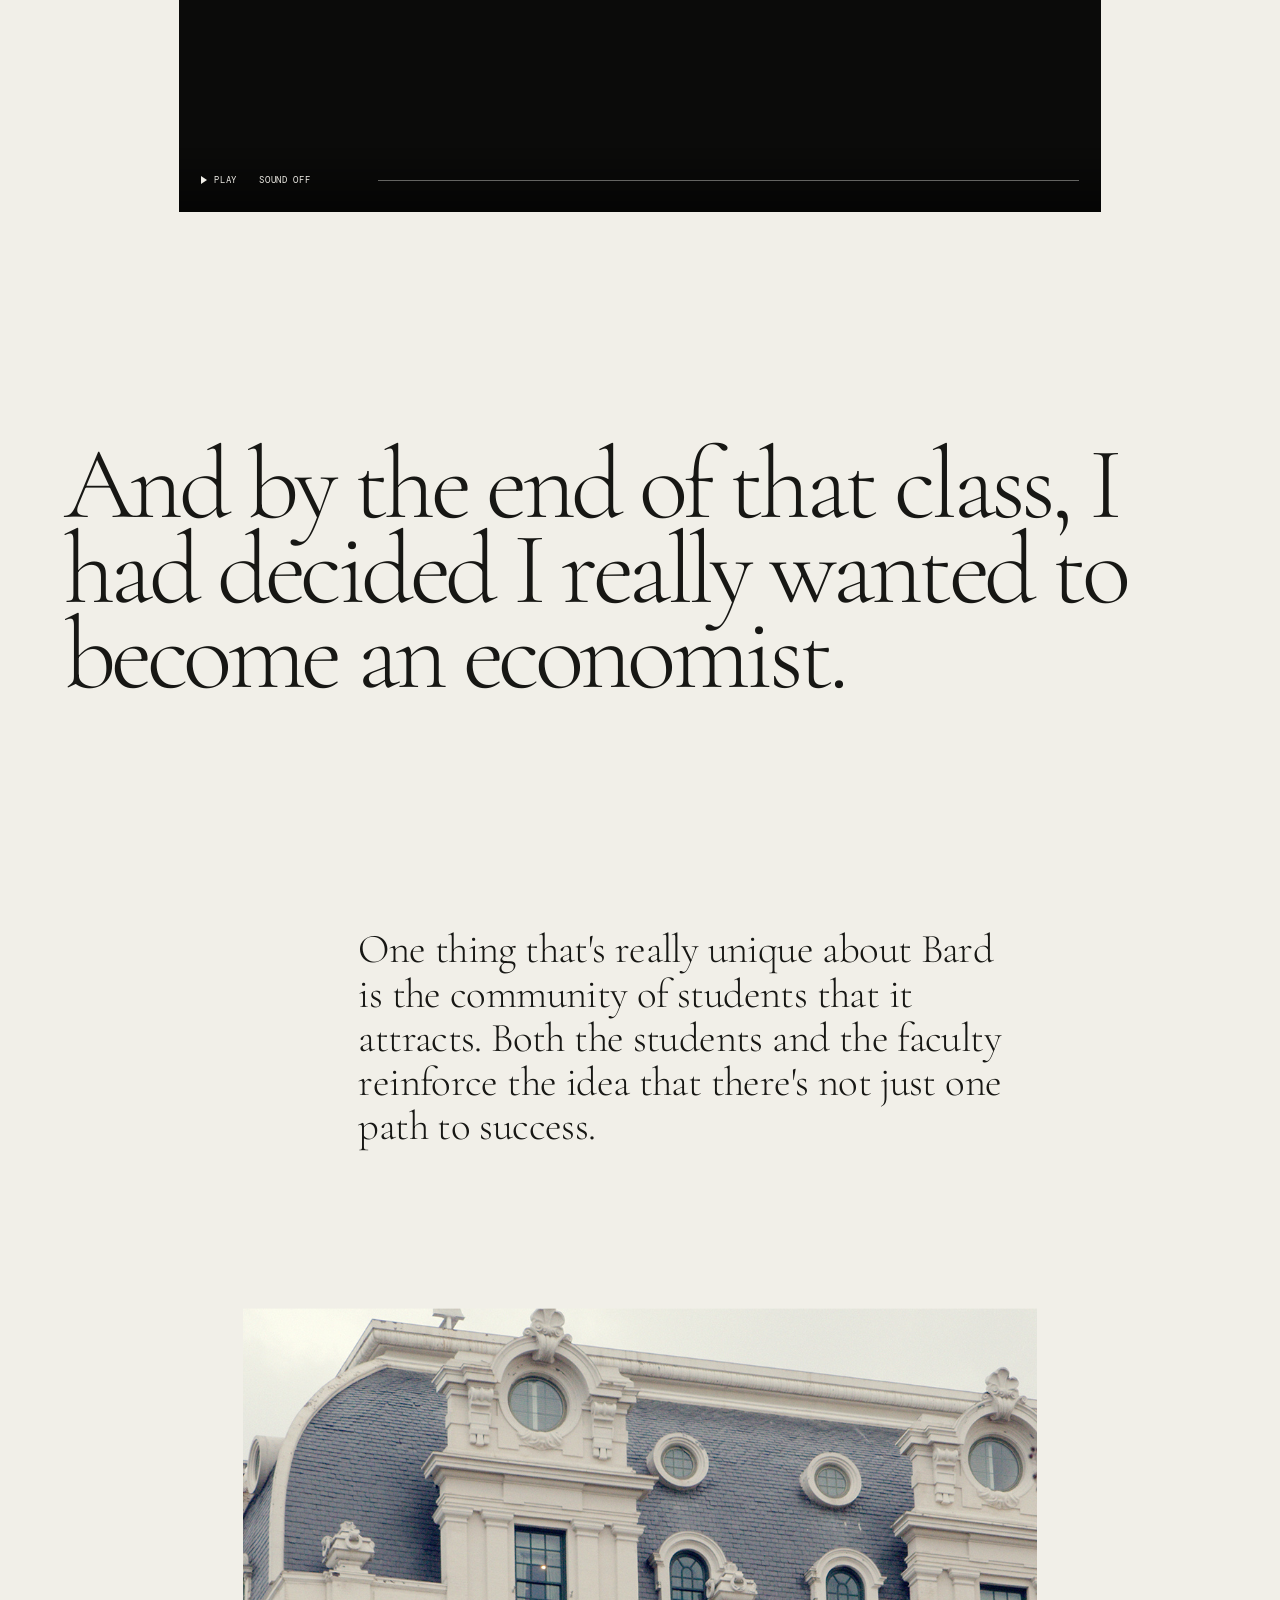
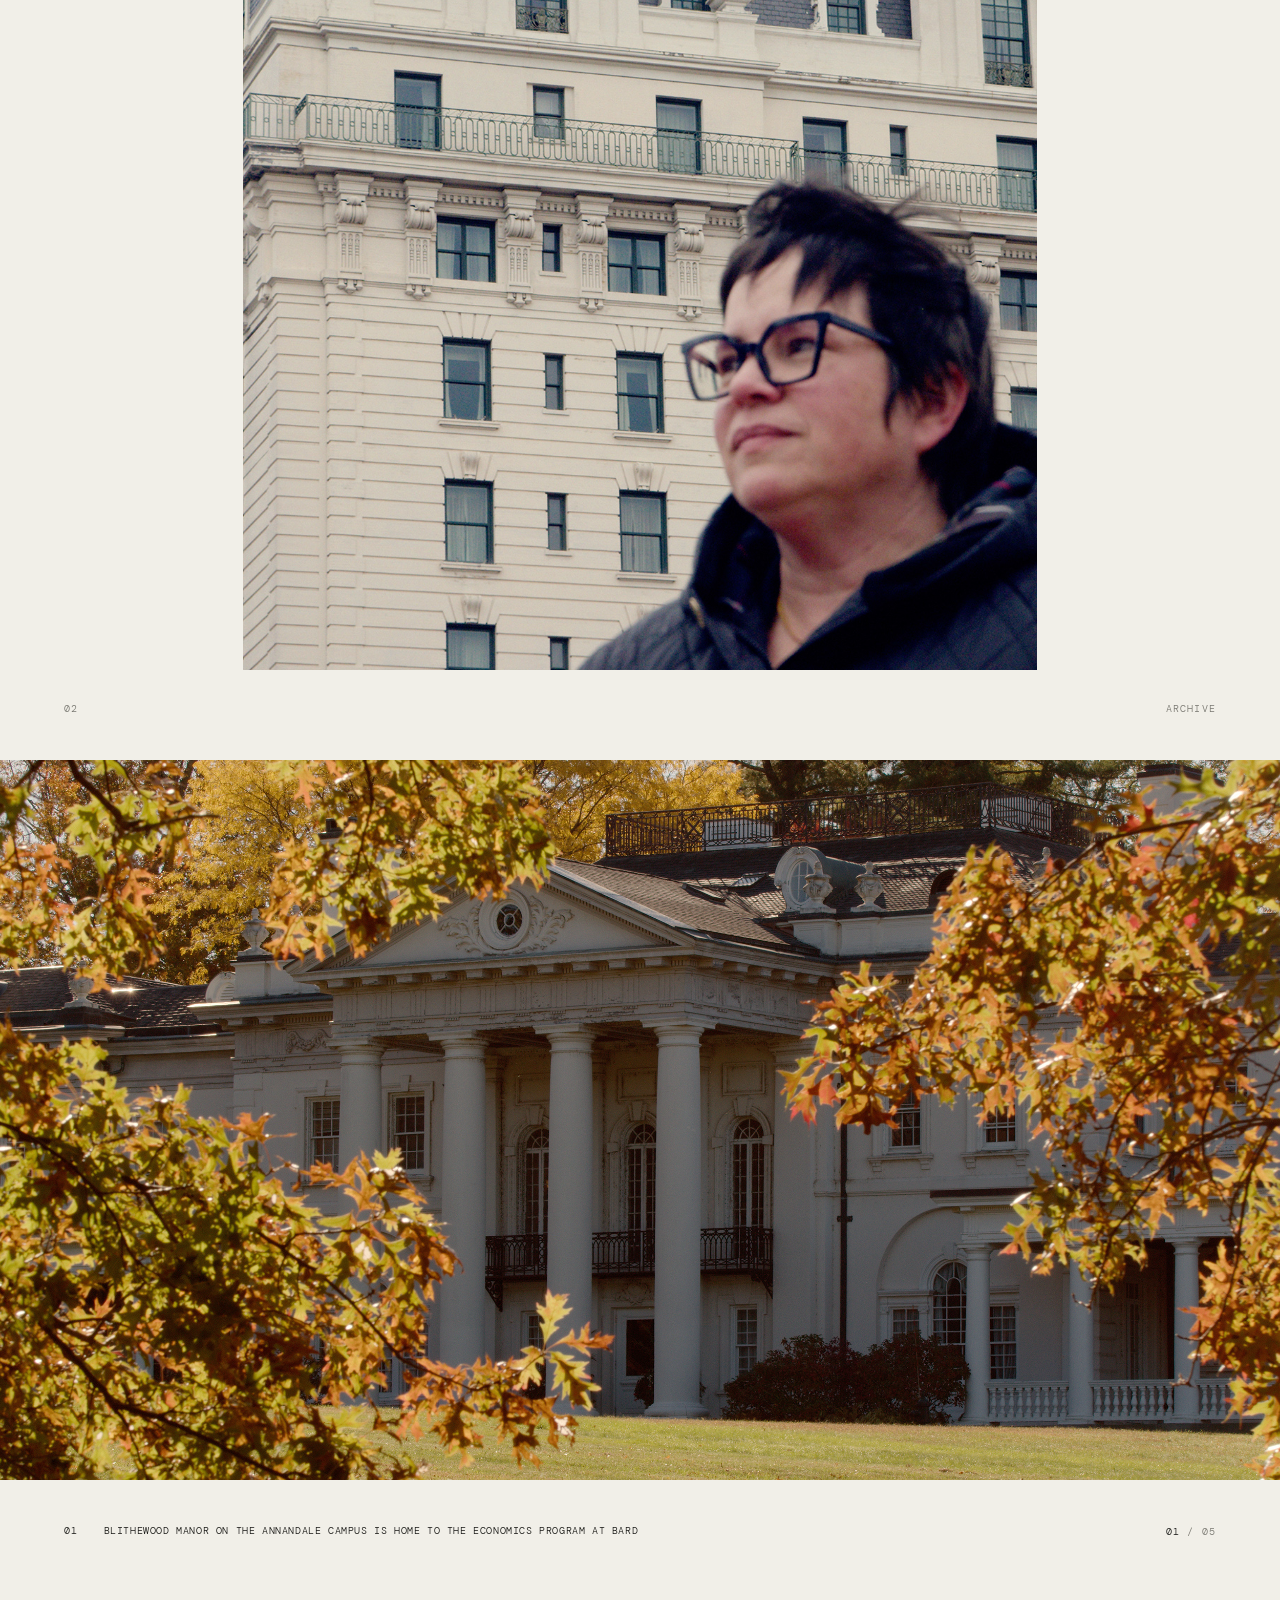
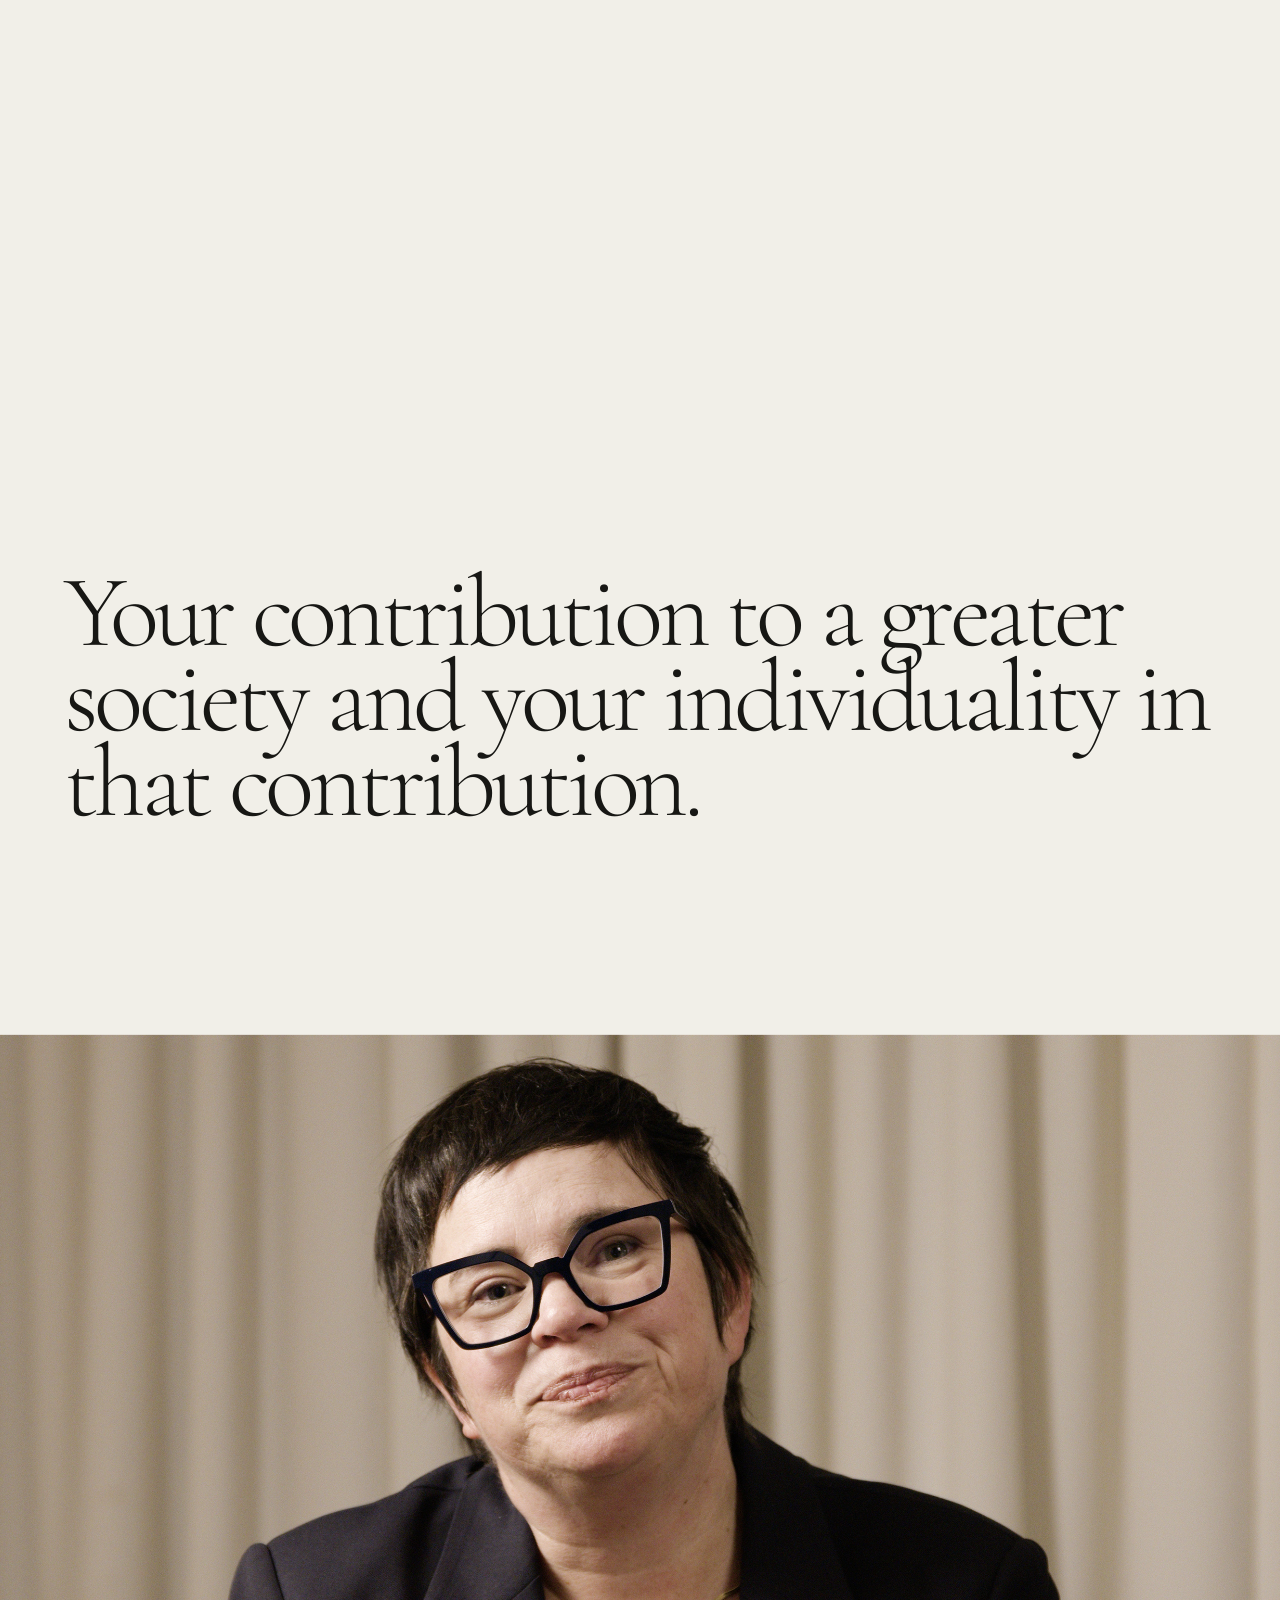
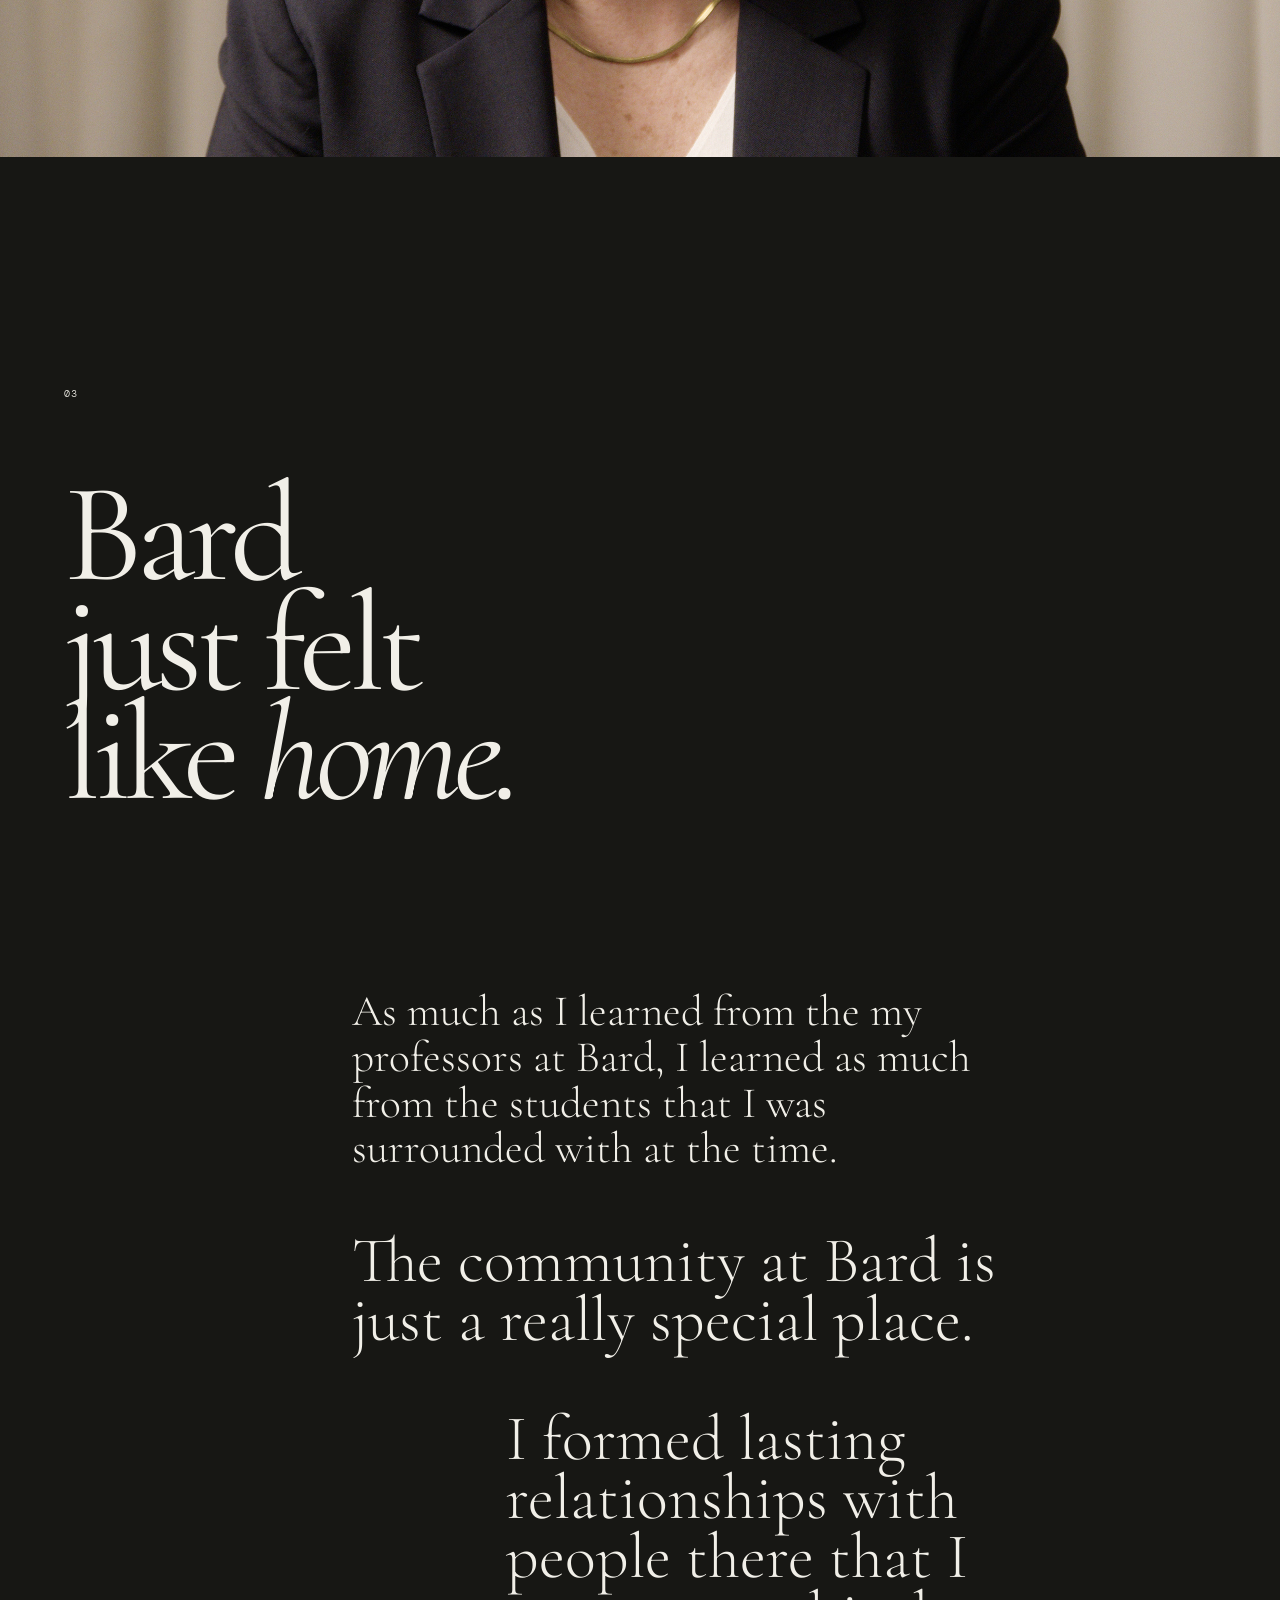
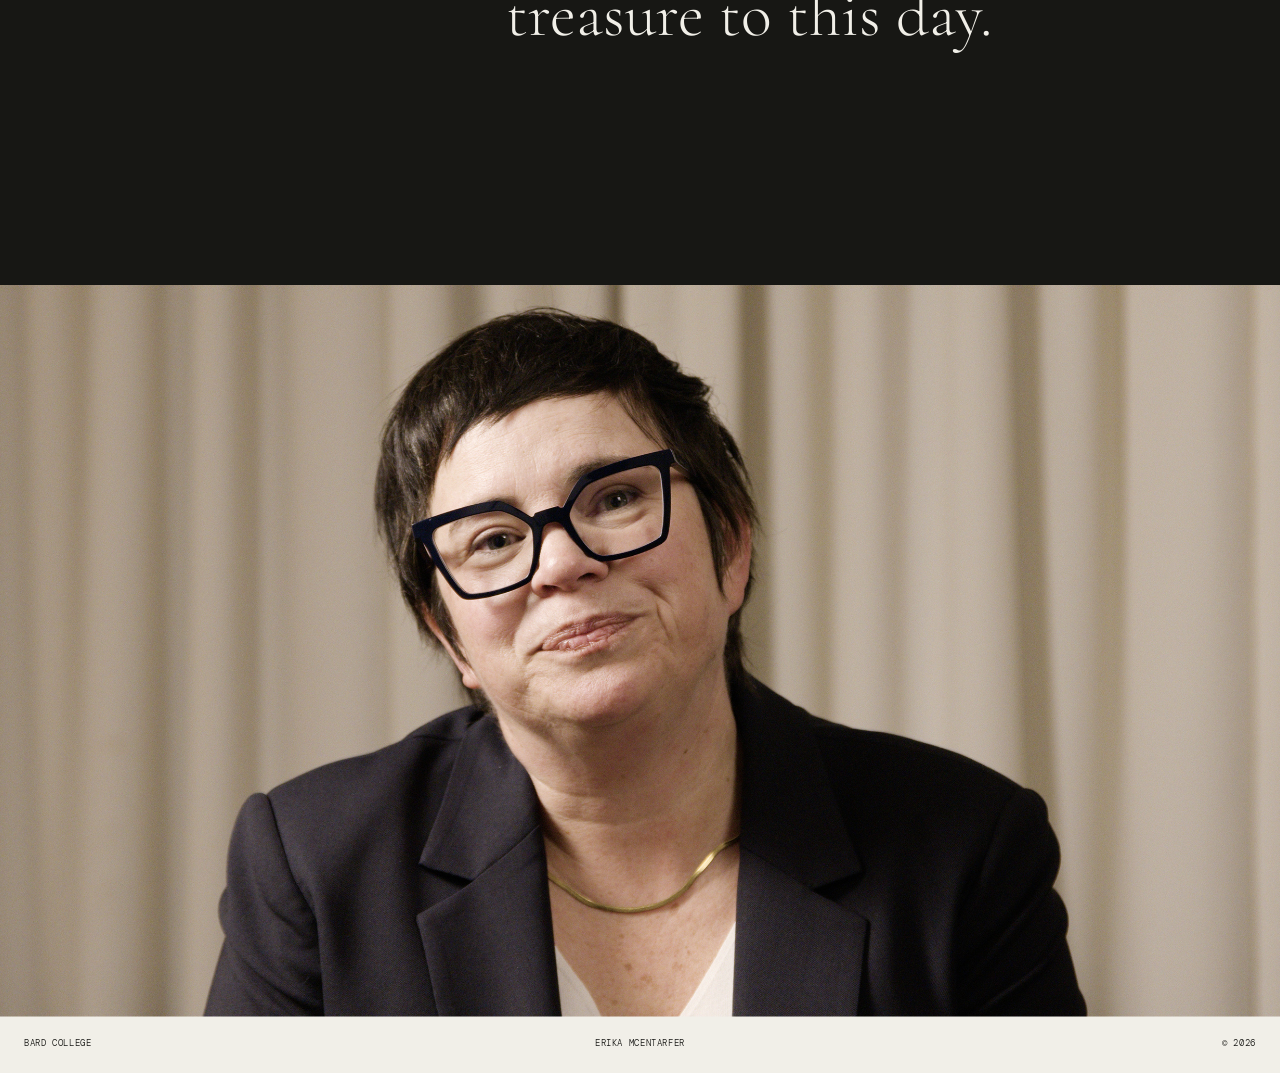
==== commit cf9cc135: "Add files via upload" ====
--- a/erikamcentarfer.html
+++ b/erikamcentarfer.html
@@ -279,7 +279,7 @@
 
     
             <p>
-                One thing that's really unique about Bard is the community of students that it attracts. Both the students and the faculty reinforce the idea that, there's not just one path to success.
+                One thing that's really unique about Bard is the community of students that it attracts. Both the students and the faculty reinforce the idea that there's not just one path to success.
             </p>
 
         </article>
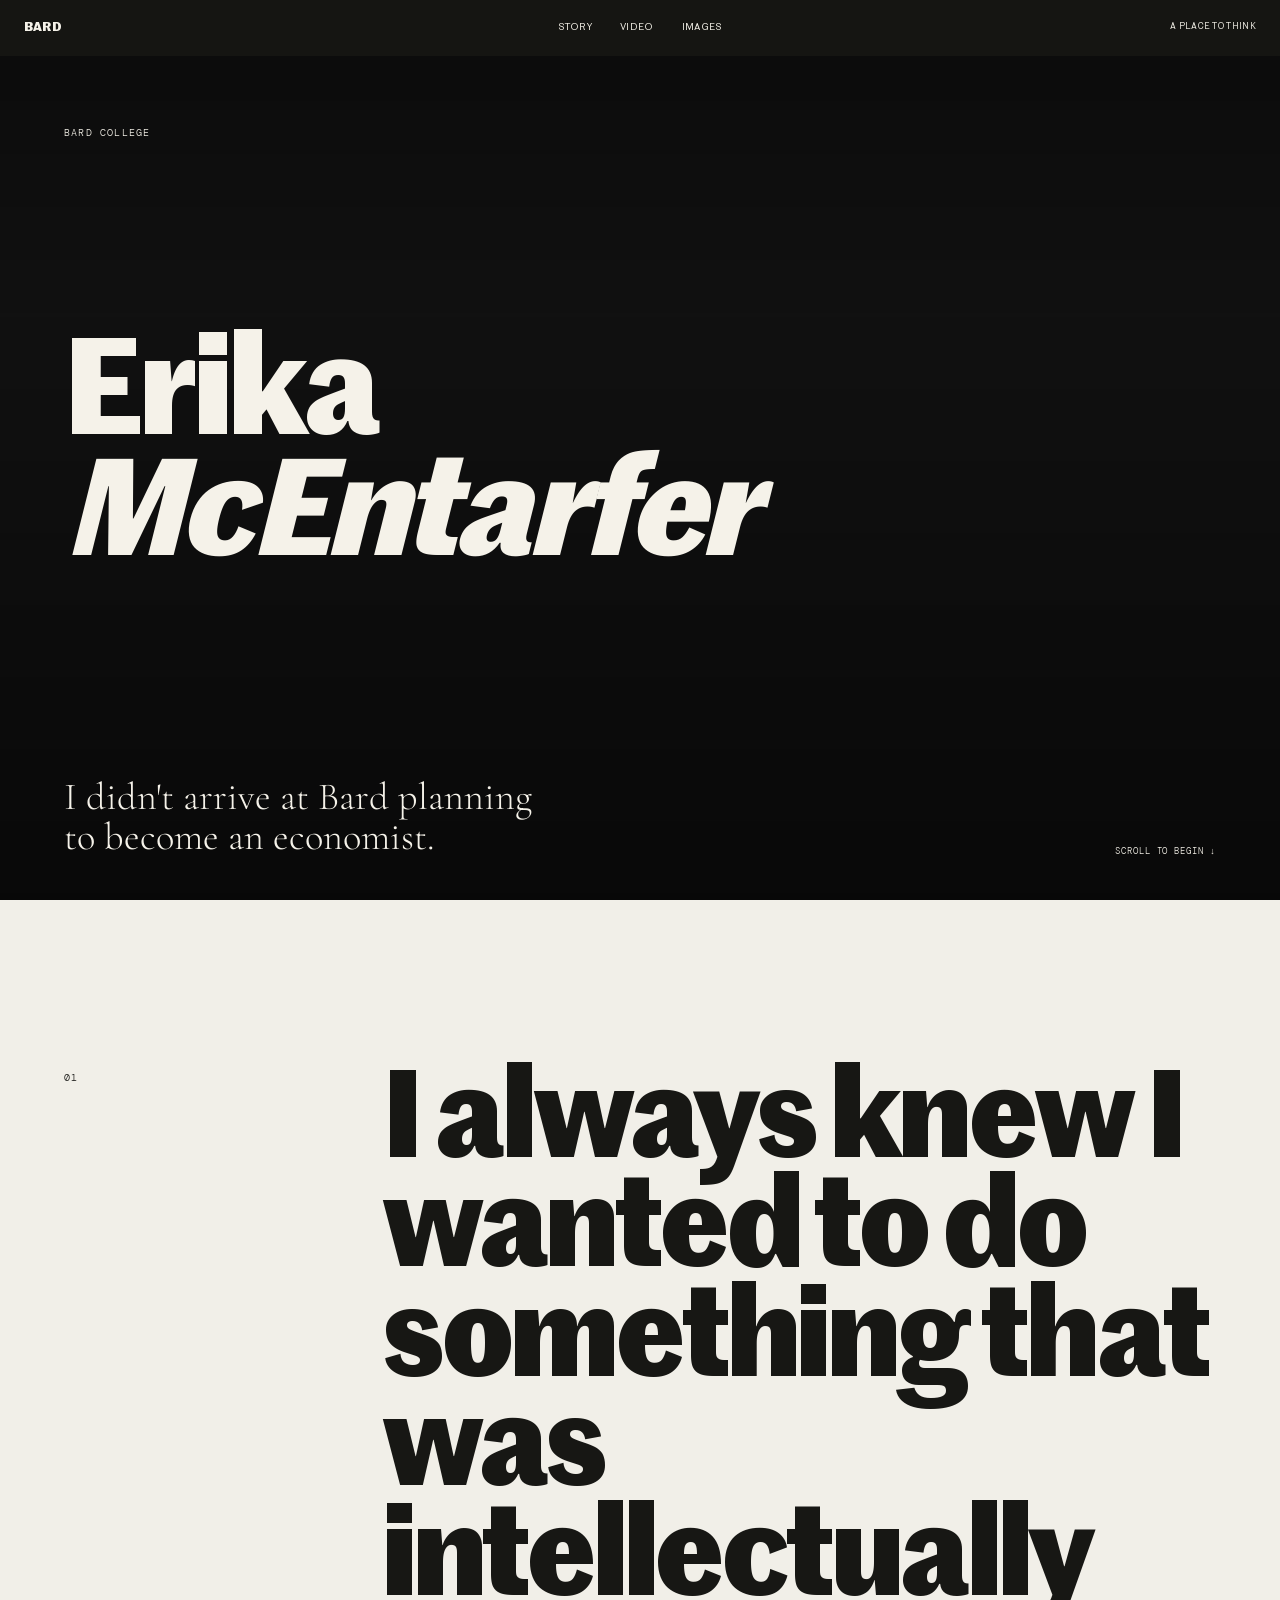
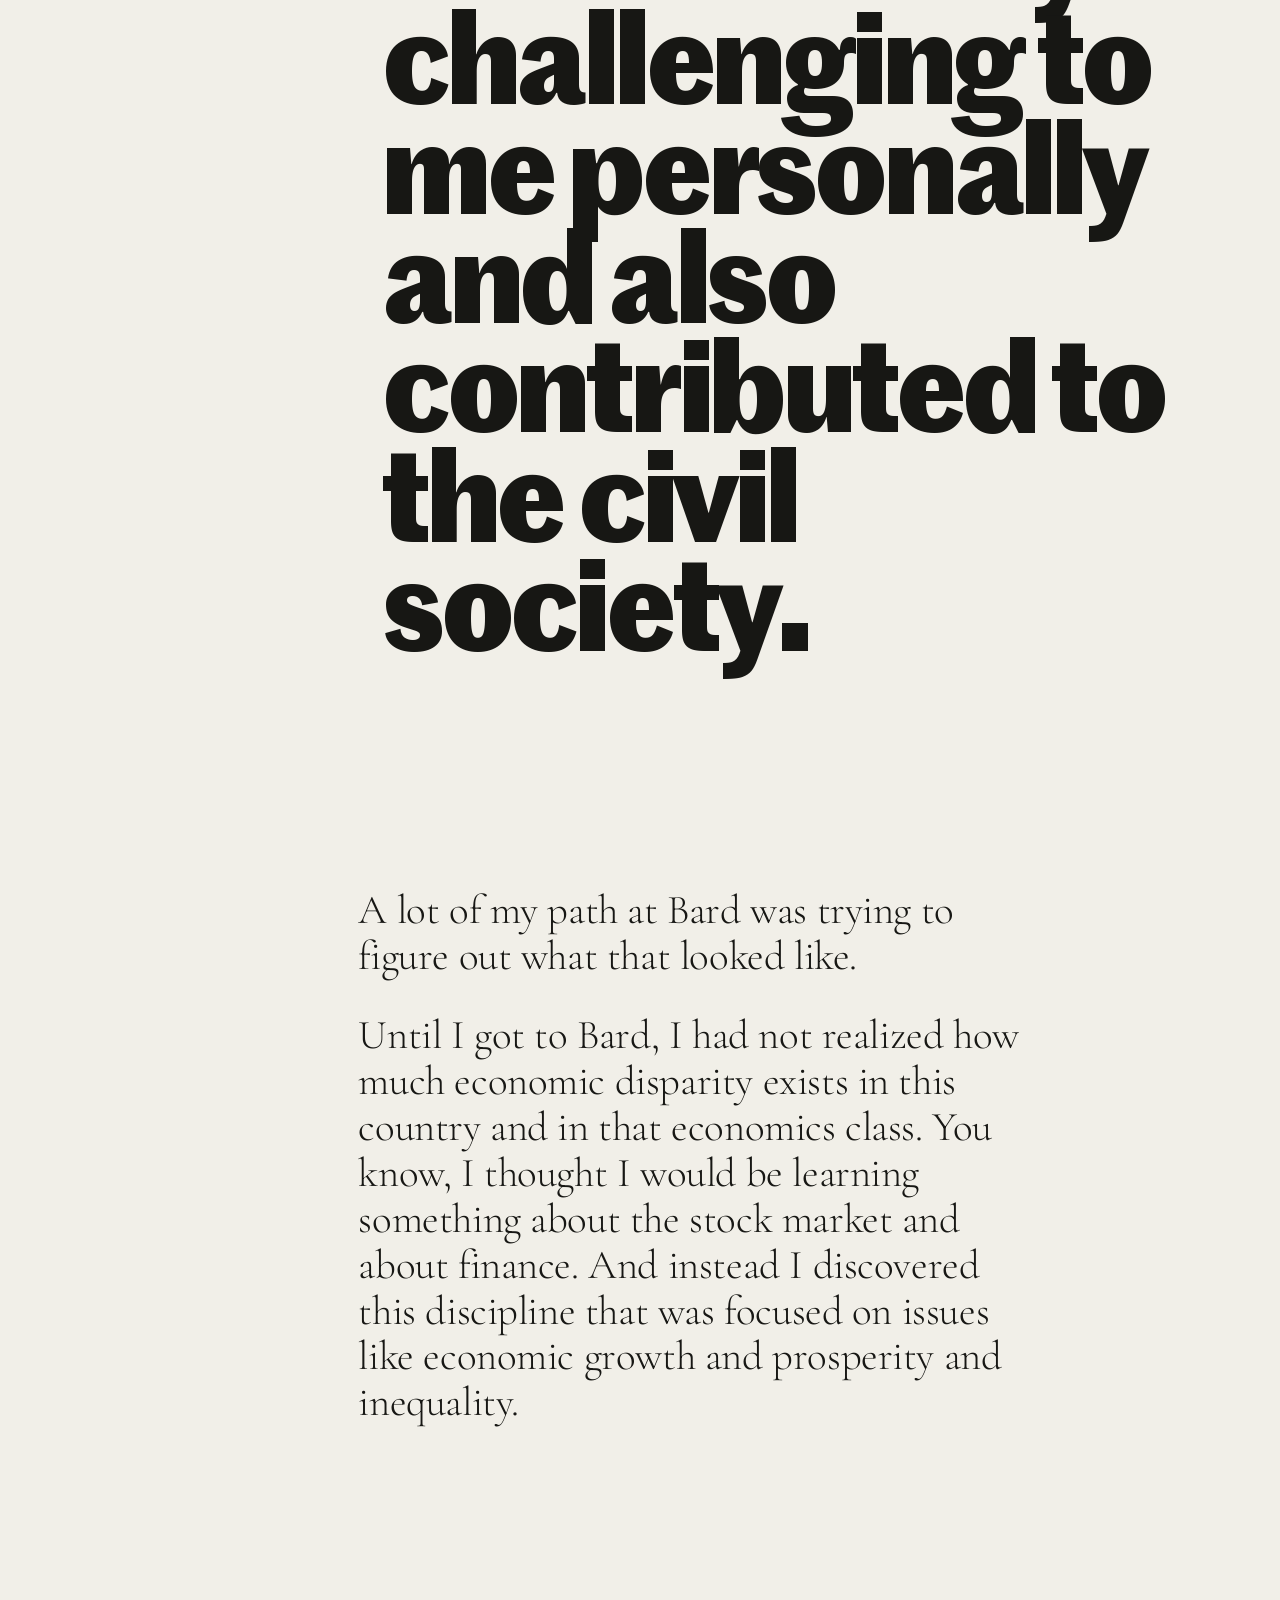
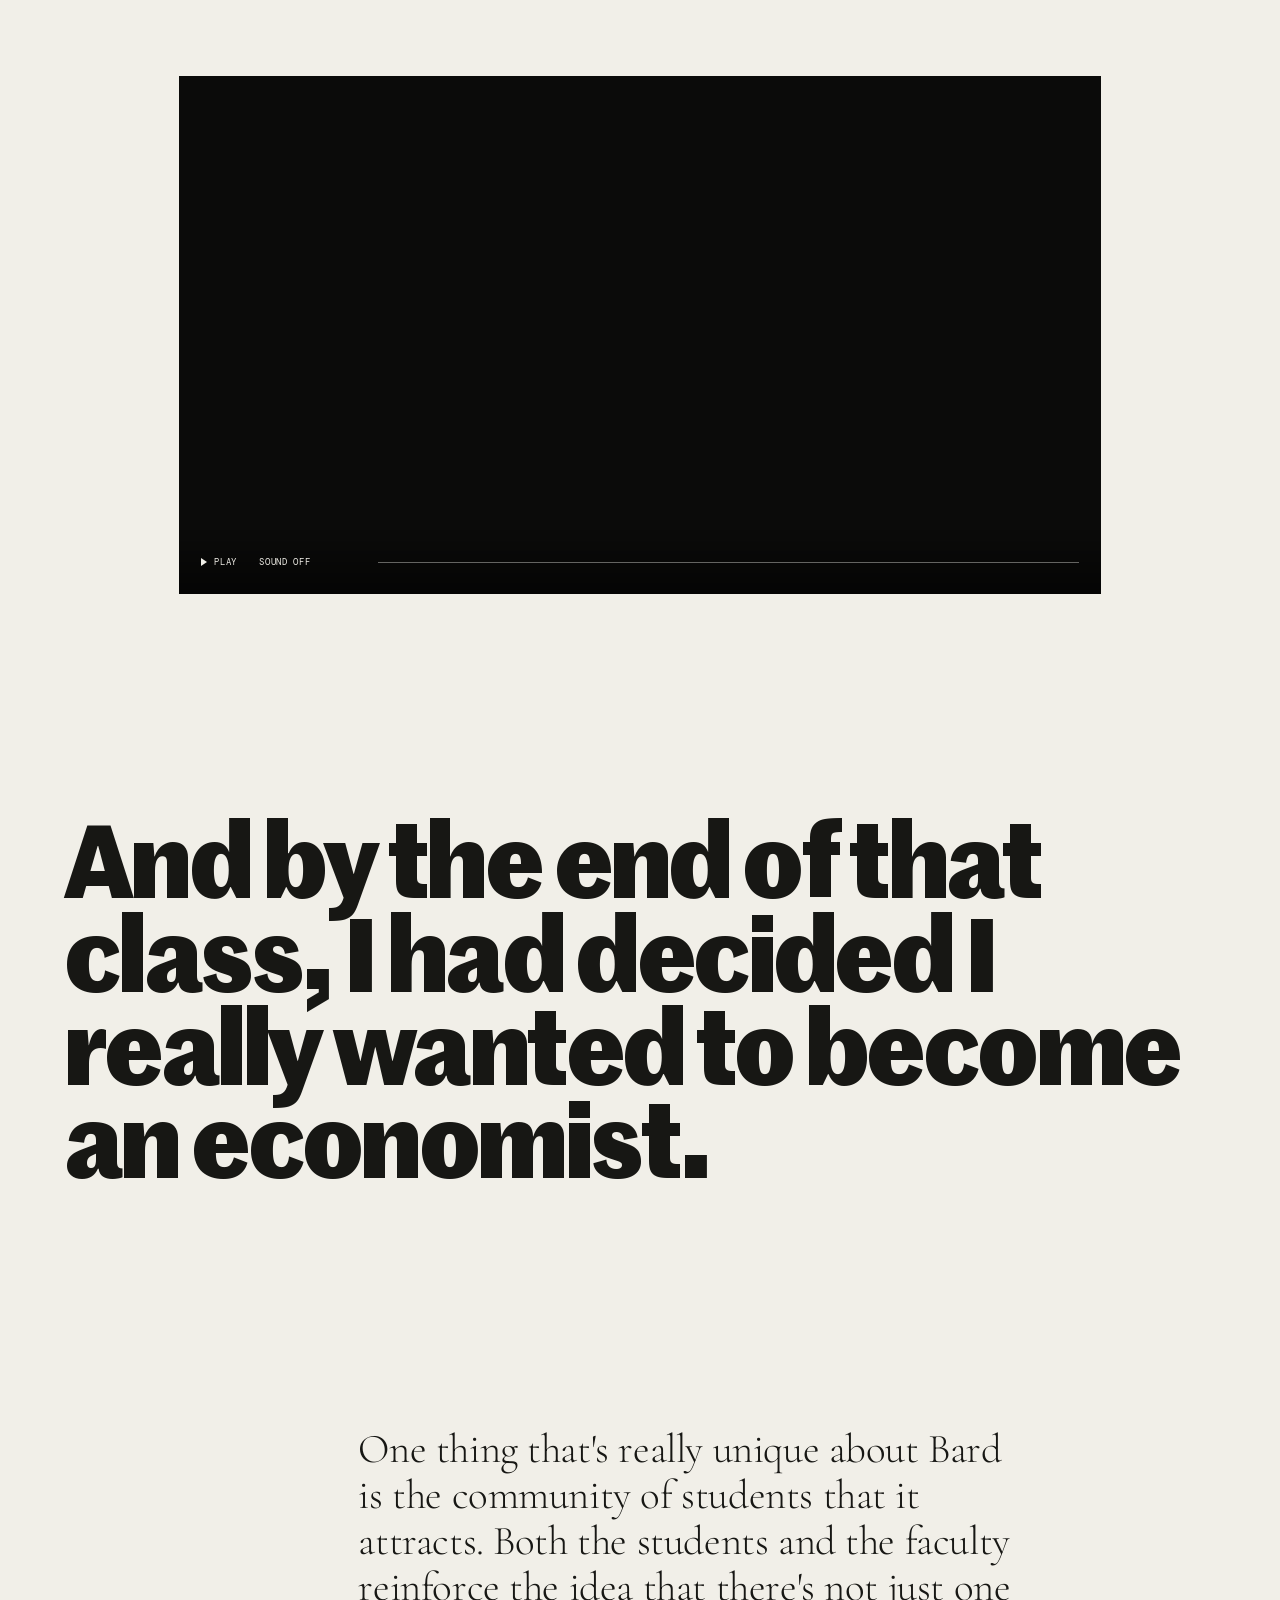
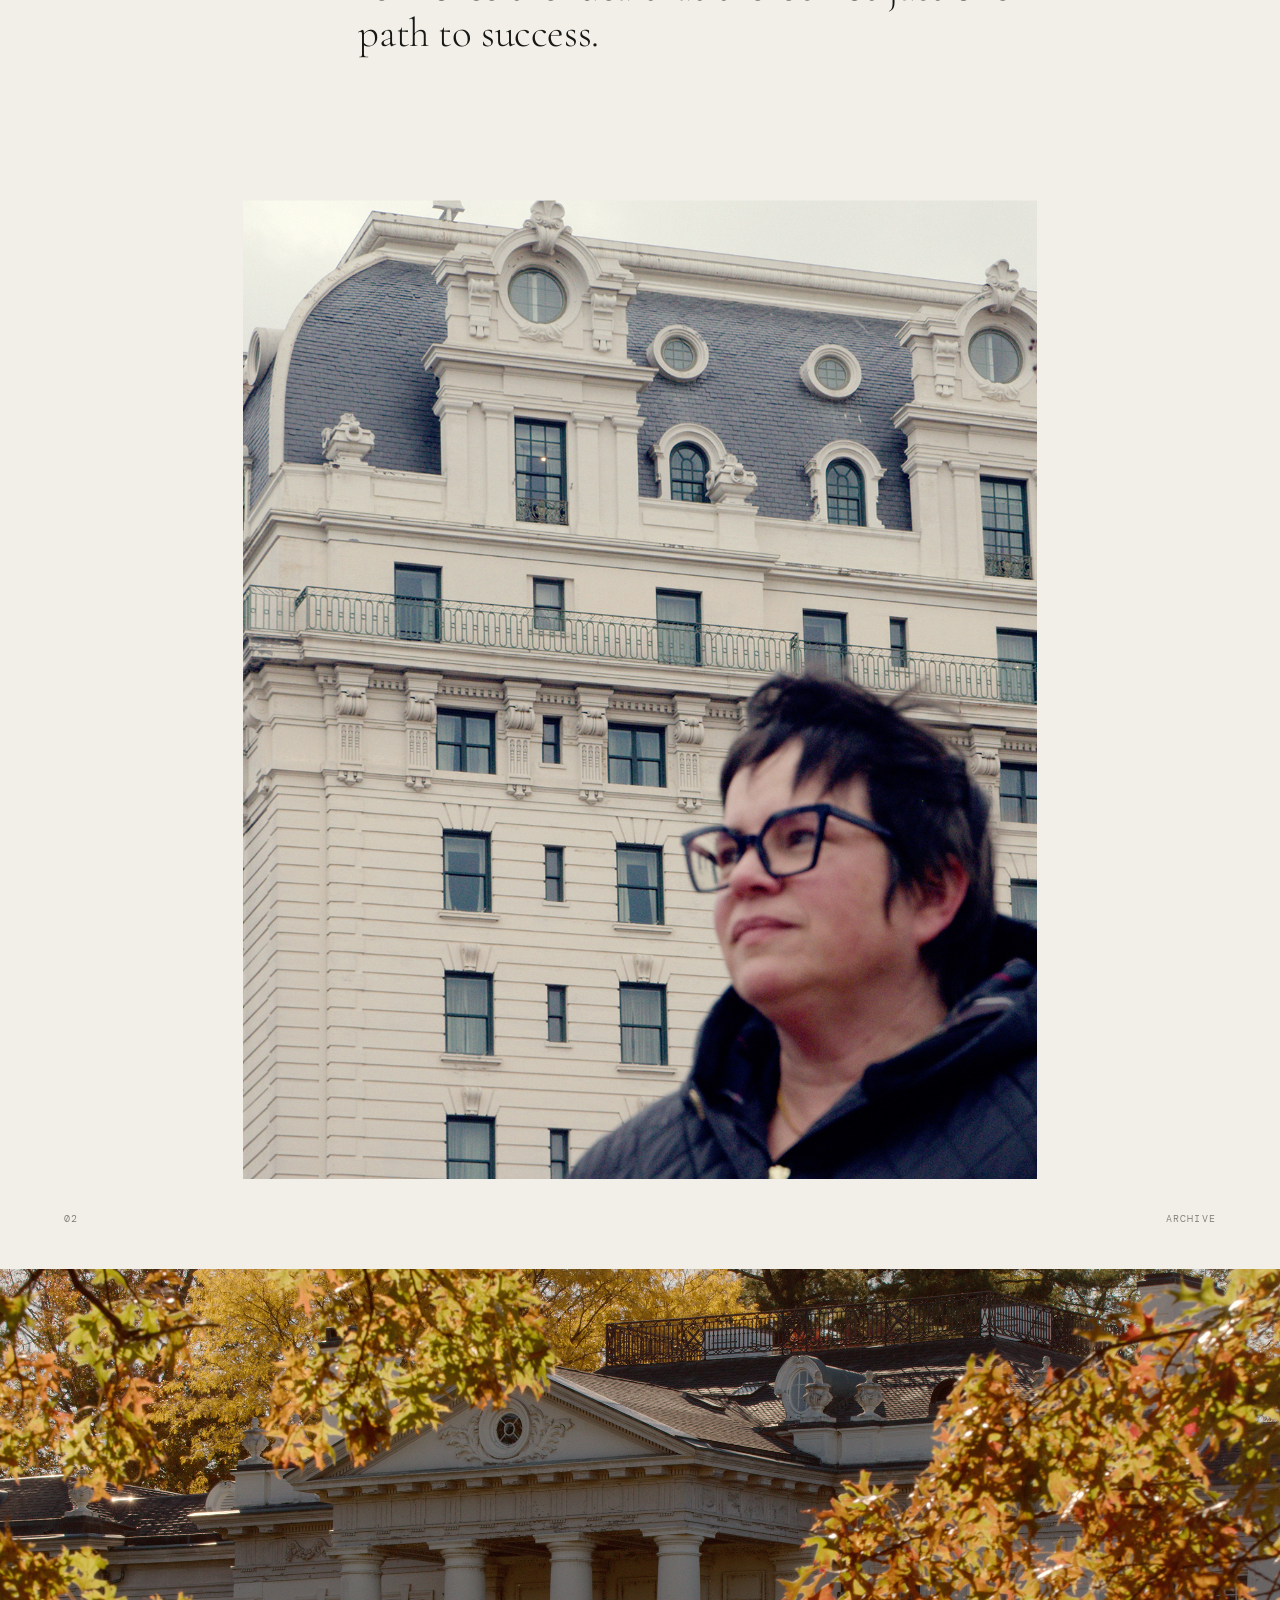
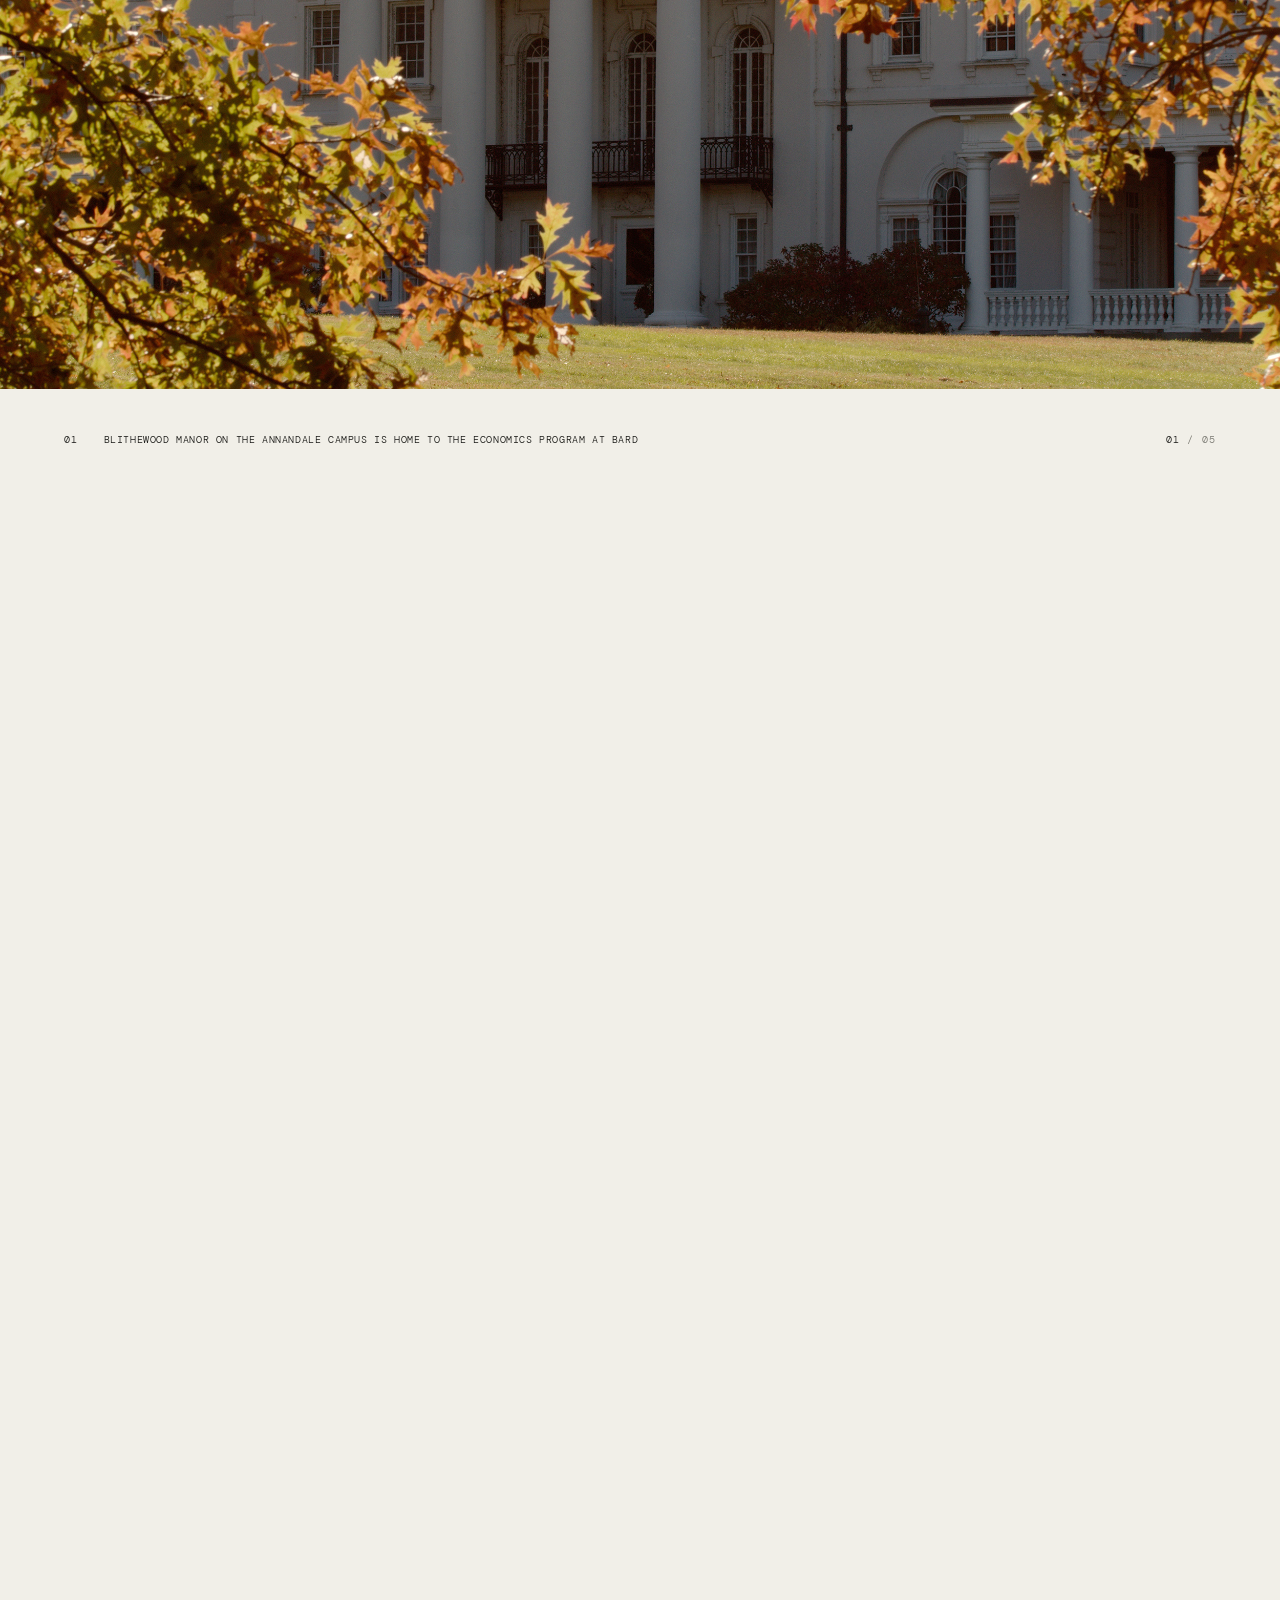
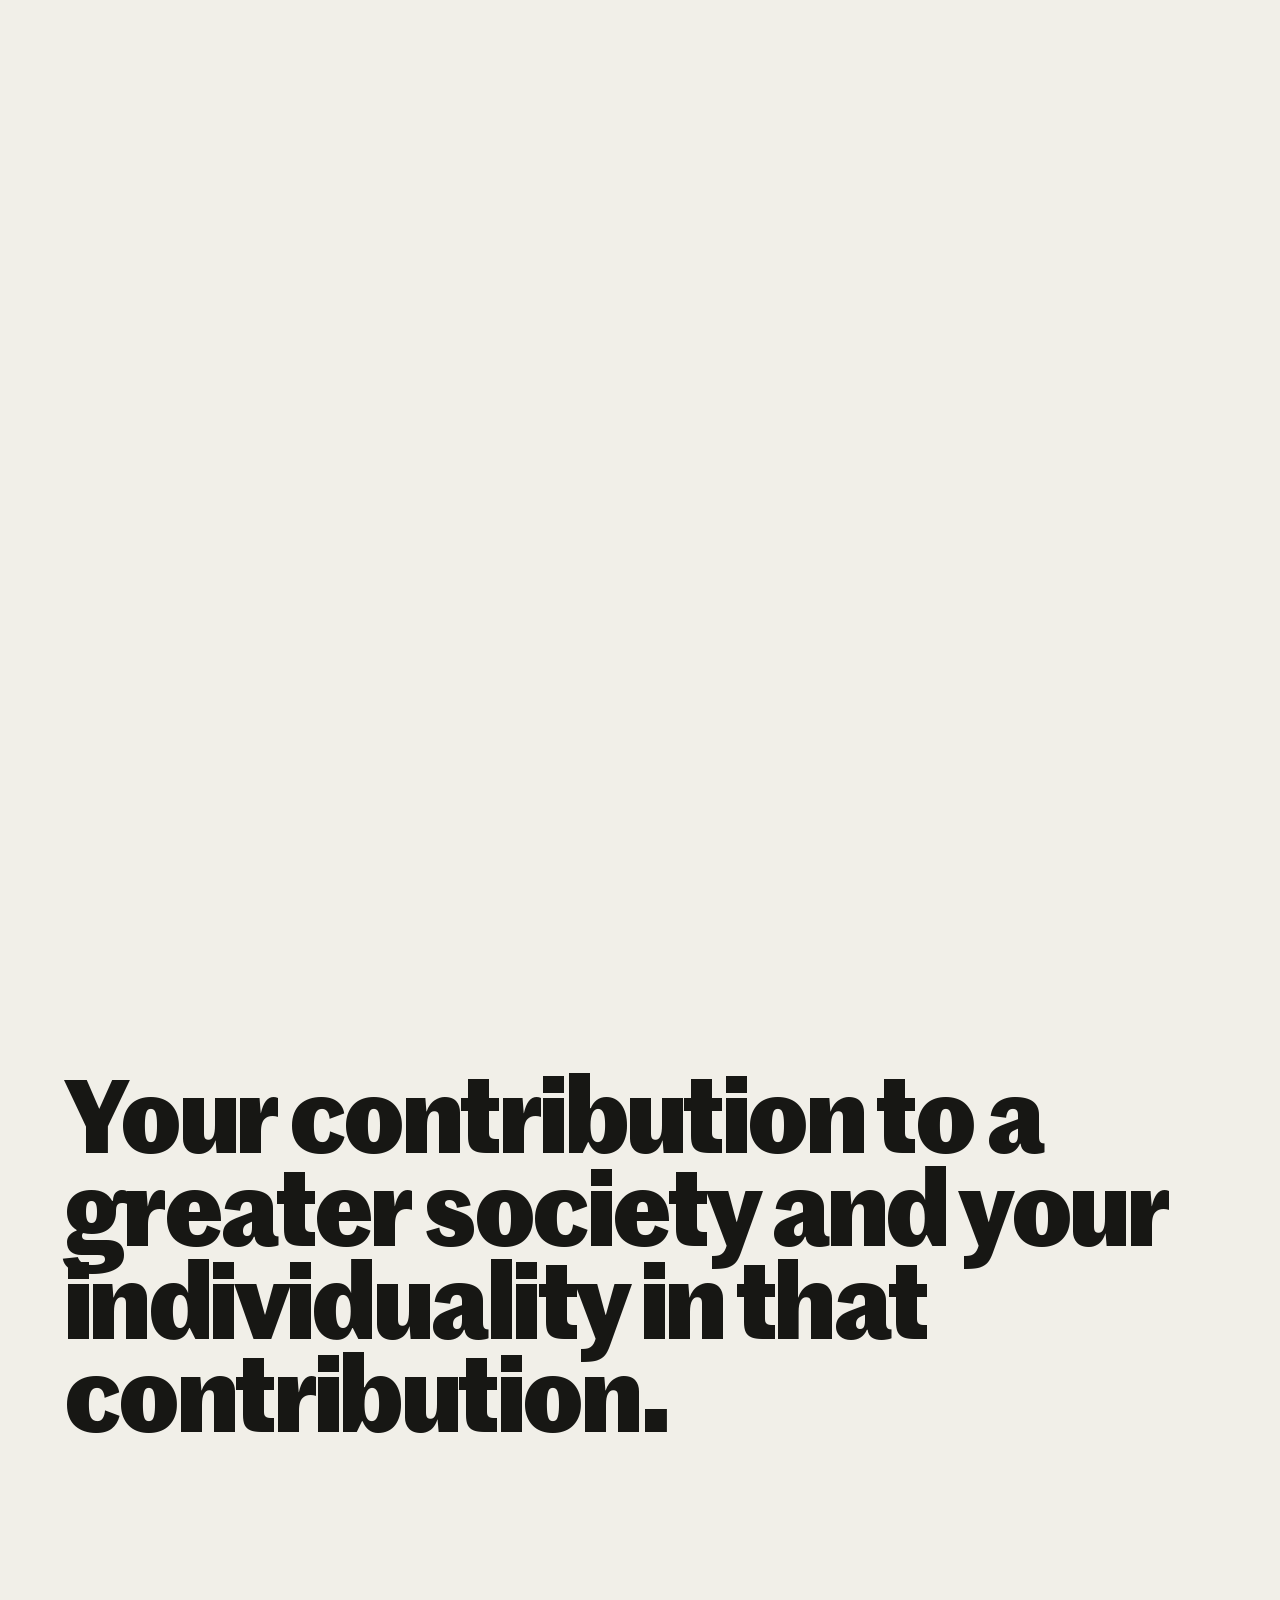
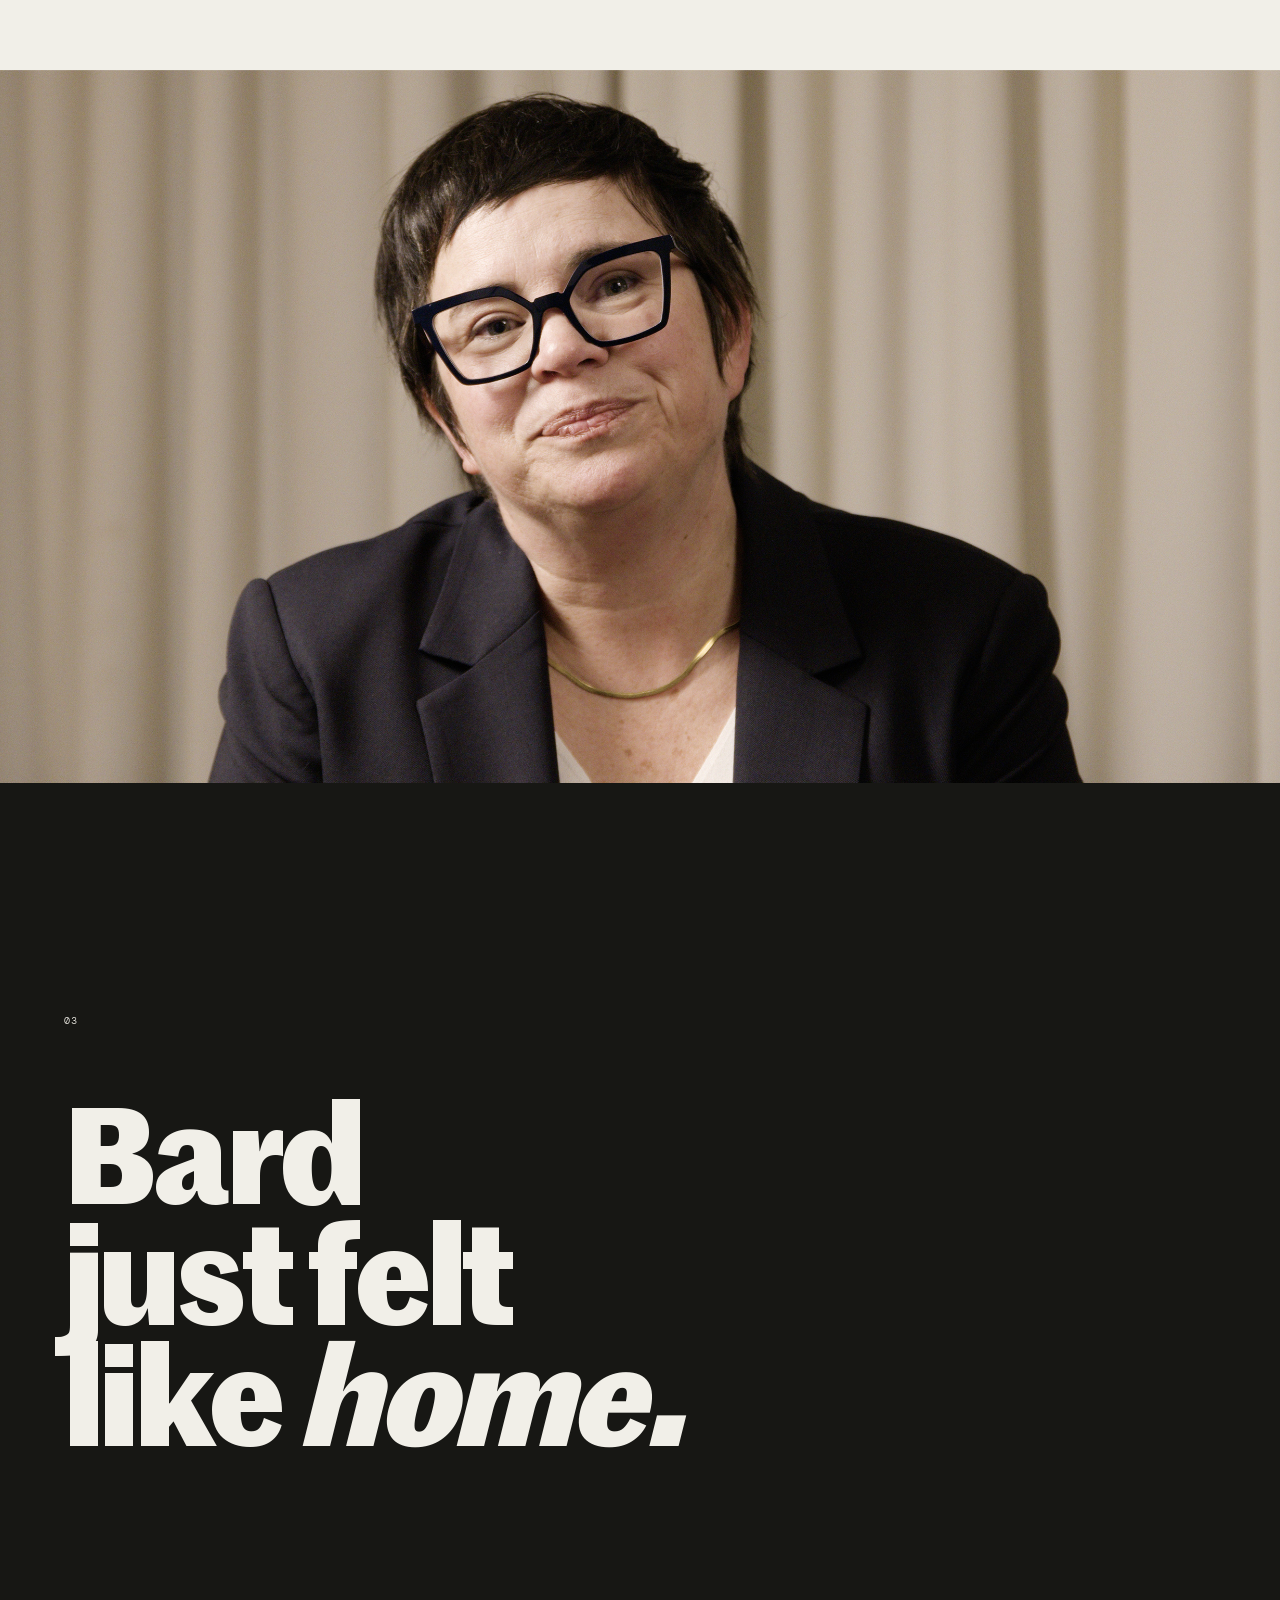
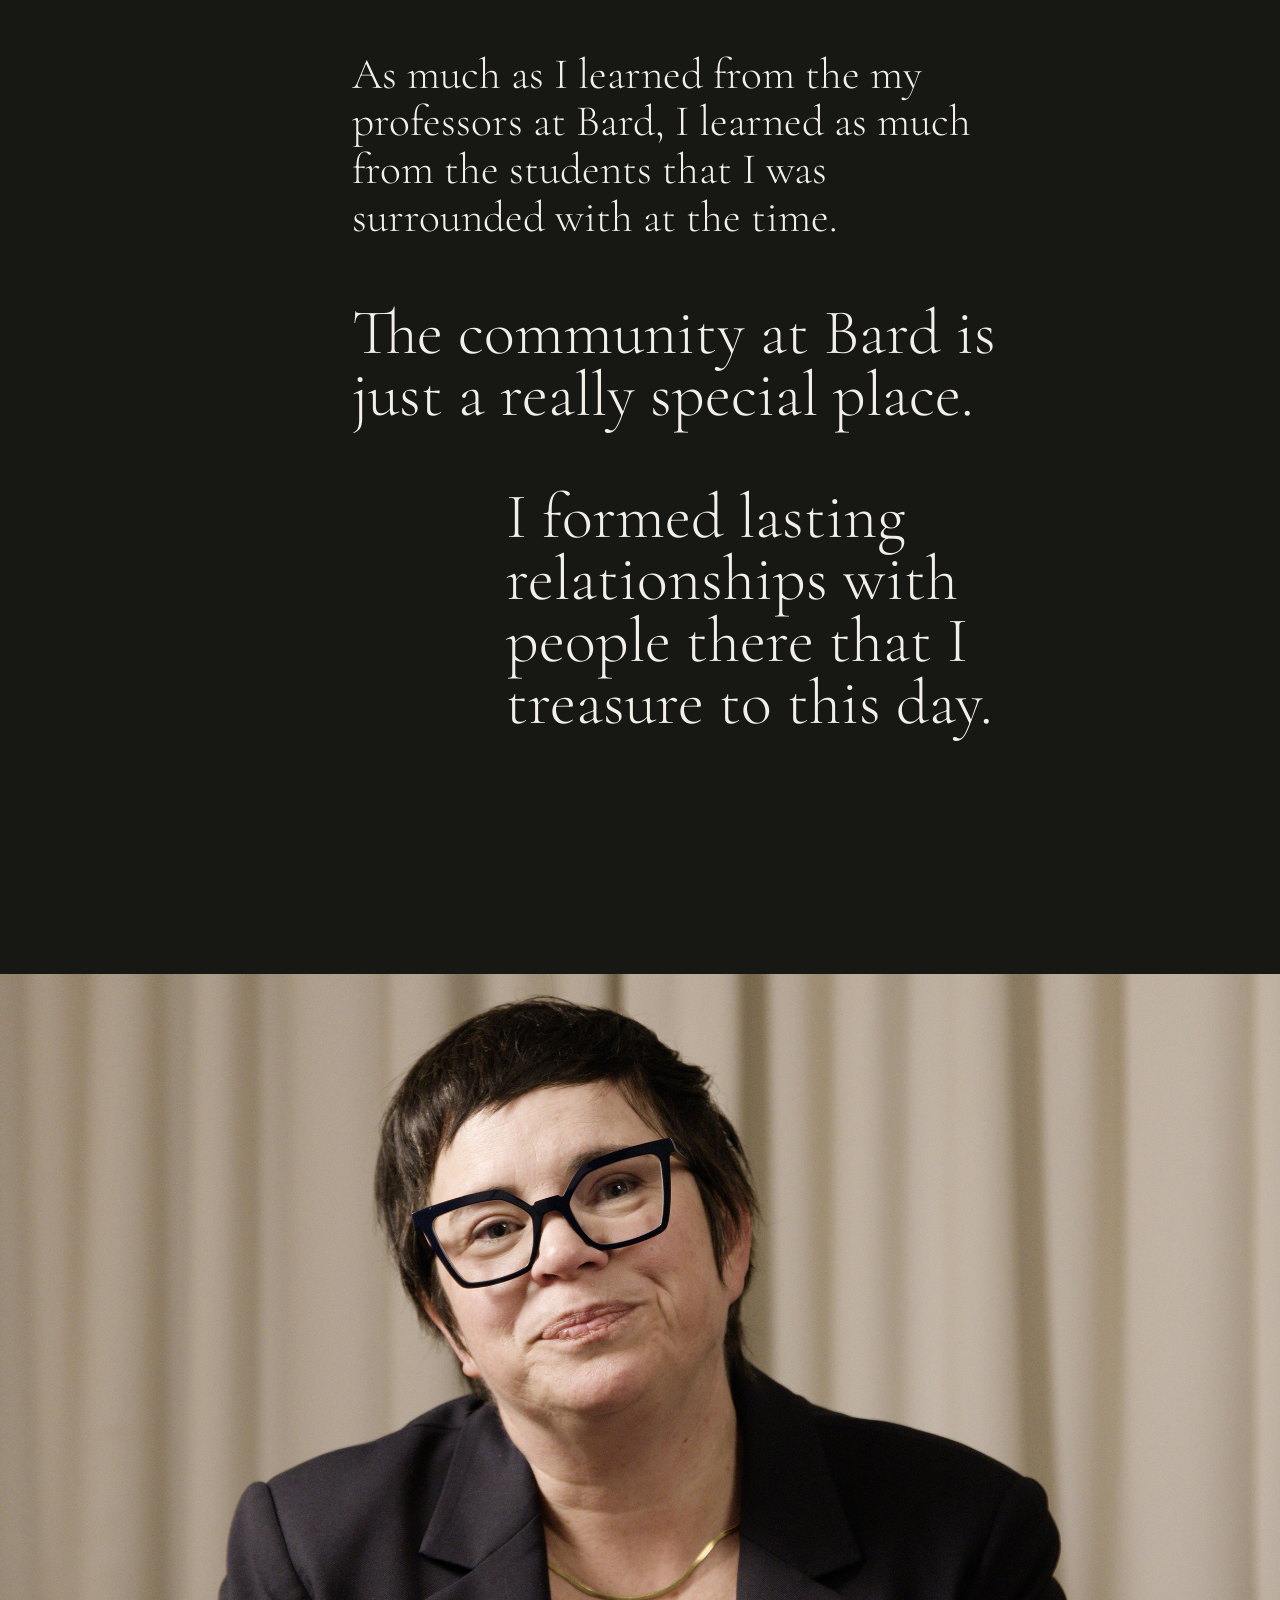
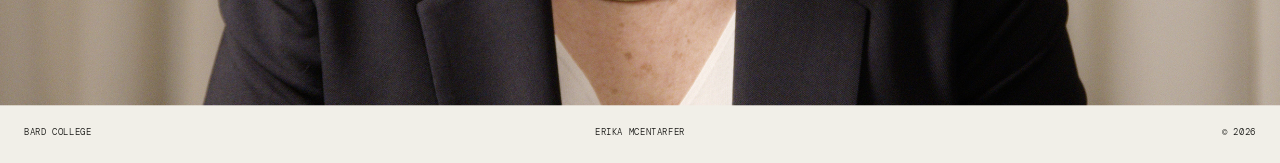
==== commit 549912b7: "Add files via upload" ====
--- a/erikamcentarfer.html
+++ b/erikamcentarfer.html
@@ -12,7 +12,7 @@
     content="width=device-width, initial-scale=1.0"
 >
 
-<title>Erika McEntarfer — Bard College</title>
+<title>Erika McEntarfer</title>
 
 <meta
     name="description"
@@ -40,31 +40,35 @@
      HEADER
      ============================================================ -->
 
-<header class="site-header">
-
-    <a href="#top" class="site-mark">
-        BARD
-    </a>
+  <header class="site-header">
+
+    <div class="site-mark-wrap">
+
+        <button
+            class="site-mark"
+            id="siteMenuButton"
+            type="button"
+            aria-expanded="false"
+            aria-controls="siteDropdown"
+        >
+            BARD
+        </button>
+
+        <div
+            class="site-dropdown"
+            id="siteDropdown"
+        ></div>
+
+    </div>
 
     <nav class="site-nav">
-
-        <a href="#story">
-            Story
-        </a>
-
-        <a href="#video">
-            Video
-        </a>
-
-        <a href="#images">
-        Images
-        </a>
-
+        <a href="#story">Story</a>
+        <a href="#video">Video</a>
+        <a href="#images">Images</a>
     </nav>
 
     <div class="header-meta">
-        ERIKA<br>
-        MCENTARFER
+        A PLACE TO THINK
     </div>
 
 </header>
--- a/style.css
+++ b/style.css
@@ -15,6 +15,32 @@
     box-sizing: border-box;
 }
 
+
+/* ============================================================
+   MARR SANS
+   ============================================================ */
+
+@font-face {
+    font-family: "Marr Sans";
+    src: url("fonts/MarrSans-Regular.woff2") format("woff2");
+    font-weight: 400;
+    font-style: normal;
+    font-display: swap;
+}
+
+@font-face {
+    font-family: "Marr Sans";
+    src: url("fonts/MarrSans-Bold.woff2") format("woff2");
+    font-weight: 700;
+    font-style: normal;
+    font-display: swap;
+}
+
+
+/* ============================================================
+   BASE
+   ============================================================ */
+
 html {
     scroll-behavior: smooth;
 }
@@ -22,8 +48,10 @@
 body {
     background: #f1efe8;
     color: #171714;
+
     font-family: "Manrope", sans-serif;
     font-weight: 300;
+
     -webkit-font-smoothing: antialiased;
 }
 
@@ -64,55 +92,186 @@
 
     color: #f5f2e9;
 
-    mix-blend-mode: difference;
+    background: rgba(23, 23, 20, .92);
 
     pointer-events: none;
-}
+        transition: transform .4s cubic-bezier(.2, .7, .2, 1);
+
+}
+
+
+/* ============================================================
+   HEADER INTERACTION
+   ============================================================ */
 
 .site-header a,
+.site-header button,
 .site-header nav {
     pointer-events: auto;
 }
 
+
+/* ============================================================
+   LEFT — BARD
+   ============================================================ */
+
+.site-mark-wrap {
+    position: relative;
+
+    width: max-content;
+
+    justify-self: start;
+}
+
 .site-mark {
-    font-family: "Manrope", sans-serif;
+    display: block;
+
+    appearance: none;
+
+    margin: 0;
+    padding: 0;
+
+    border: 0;
+
+    background: transparent;
+    color: inherit;
+
+    cursor: pointer;
+
+    font-family: "Marr Sans", sans-serif;
     font-size: 13px;
-    font-weight: 600;
-    letter-spacing: .08em;
-}
+    font-weight: 700;
+
+    letter-spacing: .015em;
+    line-height: 1.25;
+
+    text-transform: uppercase;
+}
+
+
+/* ============================================================
+   CENTER — NAVIGATION
+   ============================================================ */
 
 .site-nav {
     display: flex;
+
+    justify-self: center;
+
     gap: 28px;
 
-    font-family: "DM Mono", monospace;
+    font-family: "Marr Sans", sans-serif;
     font-size: 10px;
-    letter-spacing: .08em;
+    font-weight: 400;
+
+    letter-spacing: .035em;
+    line-height: 1.5;
+
     text-transform: uppercase;
 }
 
 .site-nav a {
-    transition: opacity .3s ease;
+    display: block;
+
+    color: inherit;
+
+    transition: opacity .25s ease;
 }
 
 .site-nav a:hover {
     opacity: .5;
 }
 
+
+/* ============================================================
+   RIGHT — A PLACE TO THINK
+   ============================================================ */
+
 .header-meta {
     justify-self: end;
 
     text-align: right;
 
-    font-family: "DM Mono", monospace;
+    color: inherit;
+
+    font-family: "Marr Sans", sans-serif;
     font-size: 9px;
-    line-height: 1.3;
-    letter-spacing: .08em;
-}
-
-
-/* ============================================================
-   HERO — VIMEO BACKGROUND
+    font-weight: 400;
+
+    letter-spacing: .035em;
+    line-height: 1.45;
+
+    text-transform: uppercase;
+}
+
+
+/* ============================================================
+   BARD DROPDOWN
+   ============================================================ */
+
+.site-dropdown {
+    position: absolute;
+
+    top: calc(100% + 14px);
+    left: 0;
+
+    min-width: 230px;
+
+    padding: 10px 0;
+
+    background: #f1efe8;
+    color: #171714;
+
+    opacity: 0;
+    visibility: hidden;
+
+    transform: translateY(-5px);
+
+    transition:
+        opacity .2s ease,
+        transform .2s ease,
+        visibility .2s ease;
+
+    pointer-events: none;
+
+    z-index: 2000;
+}
+
+.site-mark-wrap.is-open .site-dropdown {
+    opacity: 1;
+    visibility: visible;
+
+    transform: translateY(0);
+
+    pointer-events: auto;
+}
+
+.site-dropdown a {
+    display: block;
+
+    padding: 7px 18px;
+
+    color: #171714;
+
+    font-family: "Marr Sans", sans-serif;
+    font-size: 11px;
+    font-weight: 400;
+
+    letter-spacing: .015em;
+    line-height: 1.5;
+
+    white-space: nowrap;
+
+    transition: opacity .2s ease;
+}
+
+.site-dropdown a:hover {
+    opacity: .5;
+}
+
+
+/* ============================================================
+   HERO
    ============================================================ */
 
 .hero {
@@ -126,8 +285,6 @@
 
     background: #111;
     color: #f5f2e9;
-
-    cursor: default;
 }
 
 
@@ -137,6 +294,7 @@
 
 .hero-video {
     position: absolute;
+
     inset: 0;
 
     width: 100%;
@@ -175,6 +333,7 @@
 
 .hero-overlay {
     position: absolute;
+
     inset: 0;
 
     z-index: 2;
@@ -197,6 +356,7 @@
 
 .hero-content {
     position: absolute;
+
     inset: 0;
 
     z-index: 3;
@@ -222,22 +382,27 @@
 
 .eyebrow {
     font-family: "DM Mono", monospace;
+
     font-size: 10px;
+
     letter-spacing: .12em;
+    line-height: 1.5;
 }
 
 .hero h1 {
     max-width: 1050px;
 
-    font-family: "Cormorant Garamond", serif;
-    font-size: clamp(76px, 11vw, 170px);
-    font-weight: 400;
-    line-height: .78;
-    letter-spacing: -.045em;
+    font-family: "Marr Sans", sans-serif;
+
+    font-size: clamp(70px, 10.5vw, 165px);
+    font-weight: 700;
+
+    line-height: .9;
+    letter-spacing: -.035em;
 }
 
 .hero h1 em {
-    font-weight: 400;
+    font-weight: 700;
 }
 
 .hero-bottom {
@@ -253,71 +418,21 @@
     max-width: 480px;
 
     font-family: "Cormorant Garamond", serif;
+
     font-size: clamp(25px, 3vw, 43px);
-    line-height: .98;
+
+    line-height: 1.04;
 }
 
 .scroll-note {
     font-family: "DM Mono", monospace;
+
     font-size: 9px;
+
     letter-spacing: .1em;
+    line-height: 1.5;
+
     white-space: nowrap;
-}
-
-
-
-/* ============================================================
-   FULL WIDTH VIDEO
-   ============================================================ */
-
-.video-section {
-    position: relative;
-
-    width: 100%;
-
-    background: #0b0b0a;
-    color: #f1efe8;
-
-    overflow: hidden;
-}
-
-.video-frame {
-    position: relative;
-
-    width: 100%;
-    aspect-ratio: 16 / 9;
-
-    overflow: hidden;
-}
-
-.video-frame iframe {
-    position: absolute;
-    inset: 0;
-
-    width: 100%;
-    height: 100%;
-
-    border: 0;
-}
-
-.video-opening .video-frame {
-    width: 100%;
-    aspect-ratio: 16 / 9;
-}
-
-.video-label {
-    position: absolute;
-
-    z-index: 5;
-
-    top: 18px;
-    left: 22px;
-
-    font-family: "DM Mono", monospace;
-    font-size: 9px;
-    letter-spacing: .08em;
-
-    mix-blend-mode: difference;
 }
 
 
@@ -336,7 +451,9 @@
 
 .story-intro {
     display: grid;
+
     grid-template-columns: 1fr 3fr;
+
     gap: 40px;
 }
 
@@ -344,24 +461,32 @@
 .chapter-break > span,
 .ending-number {
     font-family: "DM Mono", monospace;
+
     font-size: 10px;
+
     letter-spacing: .1em;
+    line-height: 1.5;
 }
 
 .story-intro h2,
 .chapter-break h2 {
     max-width: 1100px;
 
-    font-family: "Cormorant Garamond", serif;
-    font-weight: 400;
-    font-size: clamp(70px, 10vw, 155px);
-    line-height: .82;
-    letter-spacing: -.045em;
+    font-family: "Marr Sans", sans-serif;
+
+    font-weight: 700;
+
+    font-size: clamp(65px, 9.5vw, 150px);
+
+    line-height: .9;
+    letter-spacing: -.035em;
 }
 
 .chapter-break {
     display: grid;
+
     grid-template-columns: 1fr 3fr;
+
     gap: 40px;
 
     padding-top: 230px;
@@ -379,7 +504,9 @@
     padding: 60px 5vw 130px;
 
     display: grid;
+
     grid-template-columns: repeat(12, 1fr);
+
     column-gap: 2vw;
 }
 
@@ -389,9 +516,11 @@
     margin-bottom: 34px;
 
     font-family: "Cormorant Garamond", serif;
+
     font-size: clamp(27px, 3.2vw, 50px);
-    line-height: 1.08;
-    letter-spacing: -.015em;
+
+    line-height: 1.12;
+    letter-spacing: -.01em;
 }
 
 .text-block p:last-child {
@@ -402,6 +531,7 @@
     float: left;
 
     font-size: 2.8em;
+
     line-height: .72;
 
     margin-right: .06em;
@@ -409,7 +539,8 @@
 
 .text-block .emphasis {
     font-size: clamp(38px, 5vw, 76px);
-    line-height: .95;
+
+    line-height: 1;
 }
 
 
@@ -420,10 +551,13 @@
 .statement {
     padding: 130px 5vw 170px;
 
-    font-family: "Cormorant Garamond", serif;
+    font-family: "Marr Sans", sans-serif;
+
     font-size: clamp(55px, 8vw, 130px);
-    line-height: .83;
-    letter-spacing: -.045em;
+    font-weight: 700;
+
+    line-height: .91;
+    letter-spacing: -.035em;
 }
 
 .statement p {
@@ -437,7 +571,7 @@
 
     margin-left: 18vw;
 
-    font-weight: 400;
+    font-weight: 700;
 }
 
 .statement-large {
@@ -446,7 +580,7 @@
 }
 
 .statement-large p + p {
-    margin-top: 35px;
+    margin-top: 40px;
 }
 
 
@@ -463,6 +597,8 @@
 }
 
 .editorial-image img {
+    display: block;
+
     width: 100%;
     height: auto;
 
@@ -478,8 +614,12 @@
     padding: 12px 5vw 0;
 
     font-family: "DM Mono", monospace;
+
     font-size: 9px;
+
     letter-spacing: .06em;
+    line-height: 1.5;
+
     text-transform: uppercase;
 }
 
@@ -489,6 +629,7 @@
 
 .image-wide img {
     aspect-ratio: 1.8 / 1;
+
     object-fit: cover;
 }
 
@@ -500,6 +641,7 @@
 
 .image-tall img {
     aspect-ratio: .76 / 1;
+
     object-fit: cover;
 }
 
@@ -511,16 +653,20 @@
 
 .image-tall-large img {
     aspect-ratio: .8 / 1;
+
     object-fit: cover;
 }
 
 .image-full img {
     aspect-ratio: 1.75 / 1;
+
     object-fit: cover;
 }
 
 .image-landscape img {
     aspect-ratio: 2.15 / 1;
+
+    object-fit: cover;
 }
 
 
@@ -534,7 +680,9 @@
     padding: 60px 5vw 140px;
 
     display: grid;
+
     grid-template-columns: 1fr 1fr;
+
     gap: 3vw;
 }
 
@@ -544,6 +692,7 @@
 
 .image-pair img {
     aspect-ratio: .82 / 1;
+
     object-fit: cover;
 }
 
@@ -551,20 +700,27 @@
     padding-top: 12px;
 
     font-family: "DM Mono", monospace;
+
     font-size: 9px;
+
     letter-spacing: .06em;
+    line-height: 1.5;
+
     text-transform: uppercase;
 }
 
 
- /* ============================================================
-    LANDSCAPE FEATURE — IMAGE + OVERLAID TYPE
-    ============================================================ */
+/* ============================================================
+   LANDSCAPE FEATURE
+   ============================================================ */
 
 .landscape-feature {
     position: relative;
-    width: 100%;
+
+    width: 100%;
+
     overflow: hidden;
+
     background: #171714;
 }
 
@@ -574,13 +730,17 @@
 
 .landscape-feature .editorial-image img {
     display: block;
-    width: 100%;
+
+    width: 100%;
+
     aspect-ratio: 16 / 9;
+
     object-fit: cover;
 }
 
 .landscape-type {
     position: absolute;
+
     inset: 0;
 
     z-index: 5;
@@ -588,6 +748,7 @@
     padding: 5vw;
 
     display: flex;
+
     align-items: center;
 
     pointer-events: none;
@@ -598,42 +759,617 @@
 .landscape-type p {
     max-width: 1350px;
 
-    font-family: "Cormorant Garamond", serif;
+    font-family: "Marr Sans", sans-serif;
+
     font-size: clamp(65px, 10vw, 160px);
-    line-height: .82;
-    letter-spacing: -.05em;
+    font-weight: 700;
+
+    line-height: .9;
+    letter-spacing: -.035em;
 }
 
 .landscape-type em {
     display: block;
+
     margin-left: 18vw;
+
+    font-weight: 700;
+}
+
+
+/* ============================================================
+   VIDEO
+   ============================================================ */
+
+.video-section {
+    position: relative;
+
+    width: 100%;
+
+    background: #0b0b0a;
+
+    color: #f1efe8;
+
+    overflow: hidden;
+}
+
+.video-frame {
+    position: relative;
+
+    width: 100%;
+
+    aspect-ratio: 16 / 9;
+
+    overflow: hidden;
+}
+
+.video-frame iframe {
+    position: absolute;
+
+    inset: 0;
+
+    width: 100%;
+    height: 100%;
+
+    border: 0;
+}
+
+.video-label {
+    position: absolute;
+
+    z-index: 5;
+
+    top: 18px;
+    left: 22px;
+
+    font-family: "DM Mono", monospace;
+
+    font-size: 9px;
+
+    letter-spacing: .08em;
+    line-height: 1.4;
+
+    mix-blend-mode: difference;
+}
+
+
+/* ============================================================
+   INSET VIDEO
+   ============================================================ */
+
+.inset-video-section {
+    position: relative;
+
+    width: 100%;
+
+    padding: 120px 5vw 100px;
+
+    background: #f1efe8;
+
+    color: #171714;
+}
+
+.inset-video-heading {
+    width: 100%;
+    max-width: 1400px;
+
+    margin: 0 auto 48px;
+
+    display: grid;
+
+    grid-template-columns: 1fr 3fr;
+
+    gap: 40px;
+}
+
+.inset-video-heading h2 {
+    font-family: "DM Mono", monospace;
+
+    font-size: 11px;
     font-weight: 400;
-}
-
-
-/* ============================================================
-   MOBILE
-   ============================================================ */
-
-@media (max-width: 600px) {
-
-    .landscape-feature .editorial-image img {
-        aspect-ratio: 1.1 / 1;
-    }
-
-    .landscape-type {
-        padding: 18px;
-    }
-
-    .landscape-type p {
-        font-size: 18vw;
-    }
-
-    .landscape-type em {
-        margin-left: 12vw;
-    }
-
-}
+
+    letter-spacing: .08em;
+    line-height: 1.5;
+
+    text-transform: uppercase;
+}
+
+.inset-video-heading p {
+    max-width: 700px;
+
+    font-family: "Cormorant Garamond", serif;
+
+    font-size: clamp(28px, 3.2vw, 52px);
+
+    font-style: italic;
+
+    line-height: 1.06;
+}
+
+.inset-video {
+    position: relative;
+
+    width: 72vw;
+    max-width: 1100px;
+
+    margin: 0 auto;
+}
+
+.inset-video-frame {
+    position: relative;
+
+    width: 100%;
+
+    aspect-ratio: 16 / 9;
+
+    overflow: hidden;
+
+    background: #0b0b0a;
+
+    cursor: pointer;
+}
+
+.inset-video-frame iframe {
+    position: absolute;
+
+    inset: 0;
+
+    width: 100%;
+    height: 100%;
+
+    border: 0;
+
+    pointer-events: none;
+}
+
+
+/* ============================================================
+   INSET VIDEO CONTROLS
+   ============================================================ */
+
+.inset-video-controls {
+    position: absolute;
+
+    left: 0;
+    right: 0;
+    bottom: 0;
+
+    width: 100%;
+    height: 64px;
+
+    padding: 0 22px;
+
+    display: flex;
+
+    align-items: center;
+
+    gap: 22px;
+
+    background: linear-gradient(
+        to top,
+        rgba(0, 0, 0, .55),
+        rgba(0, 0, 0, 0)
+    );
+
+    color: #f1efe8;
+
+    z-index: 10;
+
+    opacity: 0;
+
+    transition: opacity .4s ease;
+}
+
+.inset-video:hover .inset-video-controls,
+.inset-video:not(.is-playing) .inset-video-controls {
+    opacity: 1;
+}
+
+.inset-video-control,
+.inset-video-audio {
+    flex: 0 0 auto;
+
+    width: auto;
+    height: auto;
+
+    padding: 0;
+
+    display: flex;
+
+    align-items: center;
+    justify-content: center;
+
+    border: 0;
+
+    background: none;
+
+    color: #f1efe8;
+
+    cursor: pointer;
+
+    font-family: "DM Mono", monospace;
+
+    font-size: 9px;
+
+    line-height: 1;
+
+    letter-spacing: .08em;
+
+    text-transform: uppercase;
+
+    transition: opacity .25s ease;
+}
+
+.inset-video-control:hover,
+.inset-video-audio:hover {
+    opacity: .55;
+}
+
+
+/* ============================================================
+   PLAY ICON
+   ============================================================ */
+
+.play-icon {
+    position: relative;
+
+    width: 0;
+    height: 0;
+
+    margin-right: 7px;
+
+    border-top: 4px solid transparent;
+    border-bottom: 4px solid transparent;
+    border-left: 6px solid currentColor;
+}
+
+.inset-video.is-playing .play-icon {
+    width: 7px;
+    height: 9px;
+
+    margin-right: 7px;
+
+    border: 0;
+
+    border-left: 2px solid currentColor;
+    border-right: 2px solid currentColor;
+}
+
+
+/* ============================================================
+   AUDIO
+   ============================================================ */
+
+.audio-icon {
+    position: relative;
+
+    width: auto;
+    height: auto;
+
+    display: block;
+}
+
+.audio-muted::after {
+    content: "SOUND OFF";
+}
+
+.audio-on::after {
+    content: "SOUND ON";
+}
+
+.audio-muted,
+.audio-on {
+    opacity: 0;
+}
+
+.audio-muted {
+    opacity: 1;
+}
+
+.inset-video-audio.is-unmuted .audio-muted {
+    opacity: 0;
+}
+
+.inset-video-audio.is-unmuted .audio-on {
+    opacity: 1;
+}
+
+.speaker,
+.audio-x,
+.audio-wave {
+    display: none;
+}
+
+
+/* ============================================================
+   PROGRESS
+   ============================================================ */
+
+.inset-video-progress {
+    position: relative;
+
+    flex: 1;
+
+    height: 20px;
+
+    display: flex;
+
+    align-items: center;
+
+    cursor: pointer;
+
+    touch-action: none;
+}
+
+.inset-video-progress-track {
+    position: relative;
+
+    width: 100%;
+    height: 1px;
+
+    background: rgba(241, 239, 232, .4);
+}
+
+.inset-video-progress-fill {
+    position: absolute;
+
+    left: 0;
+    top: 0;
+
+    width: 0;
+    height: 1px;
+
+    background: #f1efe8;
+
+    transition: width .08s linear;
+}
+
+.inset-video-progress::before {
+    content: "";
+
+    position: absolute;
+
+    left: 0;
+    top: 50%;
+
+    width: 7px;
+    height: 7px;
+
+    border-radius: 50%;
+
+    background: #f1efe8;
+
+    transform:
+        translate(
+            calc(var(--progress, 0) * 1%),
+            -50%
+        );
+
+    opacity: 0;
+
+    transition: opacity .2s ease;
+}
+
+.inset-video-progress:hover::before {
+    opacity: 1;
+}
+
+
+/* ============================================================
+   INSET VIDEO CAPTION
+   ============================================================ */
+
+.inset-video-caption {
+    width: 72vw;
+    max-width: 1100px;
+
+    margin: 18px auto 0;
+
+    display: flex;
+
+    justify-content: space-between;
+
+    gap: 30px;
+
+    font-family: "DM Mono", monospace;
+
+    font-size: 10px;
+
+    line-height: 1.5;
+
+    letter-spacing: .04em;
+
+    text-transform: uppercase;
+}
+
+.inset-video-caption span:last-child {
+    text-align: right;
+}
+
+
+/* ============================================================
+   VIDEO CAPTION
+   ============================================================ */
+
+.video-caption {
+    display: flex;
+
+    justify-content: space-between;
+    align-items: baseline;
+
+    padding: 12px 0 0;
+
+    font-family: "DM Mono", monospace;
+
+    font-size: 10px;
+
+    line-height: 1.4;
+
+    letter-spacing: .08em;
+
+    text-transform: uppercase;
+
+    color: #171714;
+}
+
+
+/* ============================================================
+   SCROLL-DRIVEN IMAGE GALLERY
+   ============================================================ */
+
+.image-scroll-section {
+    position: relative;
+
+    width: 100%;
+
+    height: 500vh;
+
+    background: #f1efe8;
+}
+
+.image-scroll-sticky {
+    position: sticky;
+
+    top: 0;
+
+    width: 100%;
+    height: 100vh;
+
+    display: flex;
+
+    align-items: center;
+    justify-content: center;
+
+    overflow: hidden;
+
+    background: #f1efe8;
+}
+
+.image-scroll-header {
+    position: absolute;
+
+    top: 32px;
+
+    left: 5vw;
+    right: 5vw;
+
+    display: flex;
+
+    justify-content: space-between;
+
+    font-family: "DM Mono", monospace;
+
+    font-size: 10px;
+
+    letter-spacing: .12em;
+    line-height: 1.5;
+
+    text-transform: uppercase;
+
+    color: #77766f;
+
+    z-index: 10;
+}
+
+.image-scroll-stage {
+    position: relative;
+
+    width: 100vw;
+
+    aspect-ratio: 16 / 9;
+
+    overflow: hidden;
+}
+
+.image-scroll-item {
+    position: absolute;
+
+    inset: 0;
+
+    width: 100%;
+    height: 100%;
+
+    margin: 0;
+
+    opacity: 0;
+
+    transition: opacity .8s ease-in-out;
+
+    pointer-events: none;
+}
+
+.image-scroll-item.active {
+    opacity: 1;
+}
+
+.image-scroll-item img {
+    display: block;
+
+    width: 100%;
+    height: 100%;
+
+    object-fit: cover;
+}
+
+.image-scroll-caption {
+    position: absolute;
+
+    left: 5vw;
+    right: 5vw;
+    bottom: 32px;
+
+    display: flex;
+
+    align-items: baseline;
+
+    padding-right: 90px;
+
+    font-family: "DM Mono", monospace;
+
+    font-size: 10px;
+
+    line-height: 1.5;
+
+    letter-spacing: .06em;
+
+    text-transform: uppercase;
+
+    color: #171714;
+
+    z-index: 10;
+}
+
+.caption-text {
+    display: block;
+
+    max-width: 900px;
+}
+
+.image-scroll-counter {
+    position: absolute;
+
+    right: 5vw;
+    bottom: 32px;
+
+    font-family: "DM Mono", monospace;
+
+    font-size: 10px;
+
+    line-height: 1.5;
+
+    letter-spacing: .12em;
+
+    text-transform: uppercase;
+
+    color: #77766f;
+
+    z-index: 10;
+}
+
+.current-image {
+    color: #171714;
+}
+
 
 /* ============================================================
    ENDING
@@ -643,6 +1379,7 @@
     padding: 230px 5vw 180px;
 
     background: #171714;
+
     color: #f1efe8;
 }
 
@@ -651,11 +1388,15 @@
 
     max-width: 1200px;
 
-    font-family: "Cormorant Garamond", serif;
-    font-size: clamp(75px, 11vw, 175px);
-    line-height: .78;
-    font-weight: 400;
-    letter-spacing: -.05em;
+    font-family: "Marr Sans", sans-serif;
+
+    font-size: clamp(70px, 10.5vw, 165px);
+
+    line-height: .9;
+
+    font-weight: 700;
+
+    letter-spacing: -.035em;
 }
 
 .ending-text {
@@ -664,6 +1405,7 @@
     margin-top: 180px;
 
     display: grid;
+
     grid-template-columns: repeat(12, 1fr);
 }
 
@@ -673,13 +1415,16 @@
     margin-bottom: 60px;
 
     font-family: "Cormorant Garamond", serif;
+
     font-size: clamp(29px, 3.4vw, 52px);
-    line-height: 1.05;
+
+    line-height: 1.1;
 }
 
 .ending-text .final-line {
     font-size: clamp(42px, 5vw, 75px);
-    line-height: .92;
+
+    line-height: .97;
 }
 
 .ending-text .final-line-last {
@@ -695,12 +1440,17 @@
     padding: 20px 24px 24px;
 
     display: grid;
+
     grid-template-columns: 1fr 1fr 1fr;
 
     font-family: "DM Mono", monospace;
+
     font-size: 9px;
-    line-height: 1.4;
+
+    line-height: 1.5;
+
     letter-spacing: .07em;
+
     text-transform: uppercase;
 }
 
@@ -714,11 +1464,12 @@
 
 
 /* ============================================================
-   REVEAL ANIMATION
+   REVEAL
    ============================================================ */
 
 .reveal {
     opacity: 0;
+
     transform: translateY(35px);
 
     transition:
@@ -728,6 +1479,7 @@
 
 .reveal.is-visible {
     opacity: 1;
+
     transform: translateY(0);
 }
 
@@ -740,15 +1492,16 @@
 
     .site-header {
         padding: 17px 18px;
-        grid-template-columns: 1fr auto;
+
+        grid-template-columns: 1fr auto 1fr;
+    }
+
+    .site-nav {
+        gap: 20px;
     }
 
     .header-meta {
-        display: none;
-    }
-
-    .site-nav {
-        gap: 18px;
+        font-size: 8px;
     }
 
     .hero-content {
@@ -757,6 +1510,8 @@
 
     .hero h1 {
         font-size: clamp(70px, 14vw, 125px);
+
+        line-height: .88;
     }
 
     .story-intro,
@@ -774,14 +1529,15 @@
 
     .image-tall {
         width: 65vw;
+
         margin-left: 17vw;
     }
 
     .image-tall-large {
         width: 70vw;
+
         margin-left: 15vw;
     }
-
 }
 
 
@@ -793,15 +1549,55 @@
 
     .site-header {
         padding: 15px;
+
+        grid-template-columns: auto 1fr auto;
     }
 
     .site-mark {
         font-size: 11px;
+
+        letter-spacing: .01em;
     }
 
     .site-nav {
+        justify-self: center;
+
+        gap: 14px;
+
         font-size: 8px;
-        gap: 14px;
+
+        letter-spacing: .025em;
+    }
+
+    .header-meta {
+        display: block;
+
+        justify-self: end;
+
+        font-size: 7px;
+
+        letter-spacing: .025em;
+
+        line-height: 1.3;
+    }
+
+
+    /* ========================================================
+       DROPDOWN — MOBILE
+       ======================================================== */
+
+    .site-dropdown {
+        top: calc(100% + 11px);
+
+        min-width: 205px;
+
+        padding: 8px 0;
+    }
+
+    .site-dropdown a {
+        padding: 7px 15px;
+
+        font-size: 10px;
     }
 
 
@@ -819,7 +1615,10 @@
 
     .hero h1 {
         font-size: 19vw;
-        line-height: .78;
+
+        line-height: .86;
+
+        letter-spacing: -.035em;
     }
 
     .hero-bottom {
@@ -832,43 +1631,36 @@
         margin-bottom: 35px;
 
         font-size: 27px;
+
+        line-height: 1.04;
     }
 
     .scroll-note {
         font-size: 8px;
+
+        line-height: 1.5;
     }
 
 
     /* ========================================================
-       VIDEO - MOBILE
+       VIDEO
        ======================================================== */
-
-@media (max-width: 600px) {
-
-    .landscape-feature .editorial-image {
-    height: 175vw;
-    overflow: hidden;
-}
-
-.landscape-feature .editorial-image img {
-    width: 100%;
-    height: 100%;
-    object-fit: cover;
-}
-
-
-
 
     .video-frame {
         position: relative;
+
         width: 100%;
+
         height: 75vw;
+
         aspect-ratio: auto;
+
         overflow: hidden;
     }
 
     .video-frame iframe {
         position: absolute;
+
         top: 50%;
         left: 50%;
 
@@ -876,15 +1668,10 @@
         height: 133.33%;
 
         transform: translate(-50%, -50%);
+
         border: 0;
     }
 
-    .video-opening .video-frame {
-        height: 75vw;
-        aspect-ratio: auto;
-    }
-
-}
 
     /* ========================================================
        STORY
@@ -907,7 +1694,10 @@
     .story-intro h2,
     .chapter-break h2 {
         font-size: 19vw;
-        line-height: .8;
+
+        line-height: .86;
+
+        letter-spacing: -.035em;
     }
 
 
@@ -925,11 +1715,14 @@
         margin-bottom: 28px;
 
         font-size: 29px;
-        line-height: 1.03;
+
+        line-height: 1.08;
     }
 
     .text-block .emphasis {
         font-size: 39px;
+
+        line-height: 1;
     }
 
 
@@ -941,15 +1734,21 @@
         padding: 100px 18px 120px;
 
         font-size: 18vw;
+
+        line-height: .88;
+
+        letter-spacing: -.035em;
     }
 
     .statement em {
         margin-left: 15vw;
+
         margin-top: 20px;
     }
 
     .statement-large {
         padding-top: 120px;
+
         padding-bottom: 130px;
     }
 
@@ -969,6 +1768,7 @@
     .image-tall,
     .image-tall-large {
         width: 78vw;
+
         margin-left: 11vw;
     }
 
@@ -982,6 +1782,8 @@
 
     .editorial-image figcaption {
         padding: 10px 18px 0;
+
+        line-height: 1.5;
     }
 
 
@@ -997,6 +1799,7 @@
 
     .image-pair figure:first-child {
         padding-top: 0;
+
         margin-bottom: 60px;
     }
 
@@ -1006,21 +1809,160 @@
 
 
     /* ========================================================
-       FULL BLEED TYPE
+       LANDSCAPE
        ======================================================== */
 
-    .full-bleed-type {
-        min-height: 70vh;
-
-        padding: 70px 18px;
-    }
-
-    .full-bleed-type p {
+    .landscape-feature .editorial-image {
+        height: 175vw;
+
+        overflow: hidden;
+    }
+
+    .landscape-feature .editorial-image img {
+        width: 100%;
+        height: 100%;
+
+        object-fit: cover;
+    }
+
+    .landscape-type {
+        padding: 18px;
+    }
+
+    .landscape-type p {
         font-size: 18vw;
-    }
-
-    .full-bleed-type em {
+
+        line-height: .86;
+
+        letter-spacing: -.035em;
+    }
+
+    .landscape-type em {
         margin-left: 12vw;
+    }
+
+
+    /* ========================================================
+       INSET VIDEO
+       ======================================================== */
+
+    .inset-video-section {
+        padding: 80px 5vw 70px;
+    }
+
+    .inset-video-heading {
+        display: block;
+
+        margin-bottom: 32px;
+    }
+
+    .inset-video-heading h2 {
+        margin-bottom: 18px;
+    }
+
+    .inset-video-heading p {
+        font-size: 34px;
+
+        line-height: 1.06;
+    }
+
+    .inset-video {
+        width: 100%;
+    }
+
+    .inset-video-frame {
+        aspect-ratio: 16 / 9;
+
+        overflow: hidden;
+    }
+
+    .inset-video-controls {
+        height: 58px;
+
+        padding: 0 16px;
+
+        gap: 16px;
+    }
+
+    .inset-video-control,
+    .inset-video-audio {
+        font-size: 8px;
+    }
+
+    .inset-video-progress {
+        min-width: 40px;
+    }
+
+    .inset-video-caption {
+        width: 100%;
+
+        margin-top: 14px;
+
+        font-size: 9px;
+
+        line-height: 1.5;
+    }
+
+
+    /* ========================================================
+       VIDEO CAPTION
+       ======================================================== */
+
+    .video-caption {
+        padding-top: 10px;
+
+        font-size: 9px;
+
+        line-height: 1.45;
+    }
+
+
+    /* ========================================================
+       SCROLL GALLERY
+       ======================================================== */
+
+    .image-scroll-section {
+        height: 500vh;
+    }
+
+    .image-scroll-sticky {
+        height: 100vh;
+    }
+
+    .image-scroll-stage {
+        width: 100vw;
+
+        aspect-ratio: 16 / 9;
+    }
+
+    .image-scroll-header {
+        top: 24px;
+
+        left: 5vw;
+        right: 5vw;
+    }
+
+    .image-scroll-caption {
+        left: 5vw;
+        right: 5vw;
+
+        bottom: 24px;
+
+        padding-right: 65px;
+
+        font-size: 8px;
+
+        line-height: 1.45;
+    }
+
+    .image-scroll-counter {
+        right: 5vw;
+
+        bottom: 24px;
+
+        font-size: 8px;
+
+        line-height: 1.45;
     }
 
 
@@ -1036,6 +1978,10 @@
         margin-top: 50px;
 
         font-size: 19vw;
+
+        line-height: .86;
+
+        letter-spacing: -.035em;
     }
 
     .ending-text {
@@ -1048,10 +1994,14 @@
         margin-bottom: 40px;
 
         font-size: 30px;
+
+        line-height: 1.08;
     }
 
     .ending-text .final-line {
         font-size: 42px;
+
+        line-height: .97;
     }
 
     .ending-text .final-line-last {
@@ -1069,6 +2019,8 @@
         grid-template-columns: 1fr 1fr;
 
         row-gap: 15px;
+
+        line-height: 1.5;
     }
 
     .site-footer div:nth-child(2) {
@@ -1080,7 +2032,6 @@
 
         text-align: left;
     }
-
 }
 
 
@@ -1101,717 +2052,4 @@
         animation-iteration-count: 1 !important;
         transition-duration: .01ms !important;
     }
-
-}
-
-
-/* ============================================================
-   INSET VIDEO
-   ============================================================ */
-
-.inset-video-section {
-    position: relative;
-
-    width: 100%;
-
-    padding: 120px 5vw 100px;
-
-    background: #f1efe8;
-    color: #171714;
-}
-
-
-/* ============================================================
-   INSET VIDEO — HEADING
-   ============================================================ */
-
-.inset-video-heading {
-    width: 100%;
-    max-width: 1400px;
-
-    margin: 0 auto 48px;
-
-    display: grid;
-    grid-template-columns: 1fr 3fr;
-
-    gap: 40px;
-}
-
-.inset-video-heading h2 {
-    font-family: "DM Mono", monospace;
-    font-size: 11px;
-    font-weight: 400;
-    letter-spacing: .08em;
-    text-transform: uppercase;
-}
-
-.inset-video-heading p {
-    max-width: 700px;
-
-    font-family: "Cormorant Garamond", serif;
-    font-size: clamp(28px, 3.2vw, 52px);
-    font-style: italic;
-    line-height: 1.02;
-}
-
-
-/* ============================================================
-   INSET VIDEO — CONTAINER
-   ============================================================ */
-
-.inset-video {
-    position: relative;
-
-    width: 72vw;
-    max-width: 1100px;
-
-    margin: 0 auto;
-}
-
-.inset-video-frame {
-    position: relative;
-
-    width: 100%;
-    aspect-ratio: 16 / 9;
-
-    overflow: hidden;
-
-    background: #0b0b0a;
-
-    cursor: pointer;
-}
-
-.inset-video-frame iframe {
-    position: absolute;
-    inset: 0;
-
-    width: 100%;
-    height: 100%;
-
-    border: 0;
-
-    /*
-       The iframe doesn't receive the click.
-       The parent .inset-video-frame does.
-    */
-    pointer-events: none;
-}
-
-
-/* ============================================================
-   INSET VIDEO — EDITORIAL CONTROLS
-   ============================================================ */
-
-.inset-video-controls {
-    position: absolute;
-
-    left: 0;
-    right: 0;
-    bottom: 0;
-
-    width: 100%;
-    height: 64px;
-
-    padding: 0 22px;
-
-    display: flex;
-    align-items: center;
-
-    gap: 22px;
-
-    background: linear-gradient(
-        to top,
-        rgba(0, 0, 0, .55),
-        rgba(0, 0, 0, 0)
-    );
-
-    color: #f1efe8;
-
-    z-index: 10;
-
-    opacity: 0;
-
-    transition: opacity .4s ease;
-}
-
-.inset-video:hover .inset-video-controls,
-.inset-video:not(.is-playing) .inset-video-controls {
-    opacity: 1;
-}
-
-
-/* ============================================================
-   INSET VIDEO — PLAY / PAUSE
-   ============================================================ */
-
-.inset-video-control {
-    flex: 0 0 auto;
-
-    width: auto;
-    height: auto;
-
-    padding: 0;
-
-    display: flex;
-    align-items: center;
-    justify-content: center;
-
-    border: 0;
-    background: none;
-
-    color: #f1efe8;
-
-    cursor: pointer;
-
-    font-family: "DM Mono", monospace;
-    font-size: 9px;
-    line-height: 1;
-    letter-spacing: .08em;
-    text-transform: uppercase;
-
-    transition: opacity .25s ease;
-}
-
-.inset-video-control:hover {
-    opacity: .55;
-}
-
-
-/* ============================================================
-   PLAY ICON
-   ============================================================ */
-
-.play-icon {
-    position: relative;
-
-    width: 0;
-    height: 0;
-
-    margin-right: 7px;
-
-    border-top: 4px solid transparent;
-    border-bottom: 4px solid transparent;
-    border-left: 6px solid currentColor;
-}
-
-
-/* ============================================================
-   PAUSE ICON
-   ============================================================ */
-
-.inset-video.is-playing .play-icon {
-    width: 7px;
-    height: 9px;
-
-    margin-right: 7px;
-
-    border: 0;
-
-    border-left: 2px solid currentColor;
-    border-right: 2px solid currentColor;
-}
-
-
-/* ============================================================
-   AUDIO CONTROL
-   ============================================================ */
-
-.inset-video-audio {
-    flex: 0 0 auto;
-
-    width: auto;
-    height: auto;
-
-    padding: 0;
-
-    display: flex;
-    align-items: center;
-    justify-content: center;
-
-    border: 0;
-    background: none;
-
-    color: #f1efe8;
-
-    cursor: pointer;
-
-    font-family: "DM Mono", monospace;
-    font-size: 9px;
-    line-height: 1;
-    letter-spacing: .08em;
-    text-transform: uppercase;
-
-    transition: opacity .25s ease;
-}
-
-.inset-video-audio:hover {
-    opacity: .55;
-}
-
-
-/* ============================================================
-   AUDIO LABELS
-   ============================================================ */
-
-.audio-icon {
-    position: relative;
-
-    width: auto;
-    height: auto;
-
-    display: block;
-}
-
-.audio-muted::after {
-    content: "SOUND OFF";
-}
-
-.audio-on::after {
-    content: "SOUND ON";
-}
-
-.audio-muted,
-.audio-on {
-    opacity: 0;
-}
-
-.audio-muted {
-    opacity: 1;
-}
-
-.inset-video-audio.is-unmuted .audio-muted {
-    opacity: 0;
-}
-
-.inset-video-audio.is-unmuted .audio-on {
-    opacity: 1;
-}
-
-
-/*
-   Hide the old speaker construction completely.
-*/
-
-.speaker,
-.audio-x,
-.audio-wave {
-    display: none;
-}
-
-
-/* ============================================================
-   INSET VIDEO — PROGRESS
-   ============================================================ */
-
-.inset-video-progress {
-    position: relative;
-
-    flex: 1;
-
-    height: 20px;
-
-    display: flex;
-    align-items: center;
-
-    cursor: pointer;
-
-    touch-action: none;
-}
-
-.inset-video-progress-track {
-    position: relative;
-
-    width: 100%;
-    height: 1px;
-
-    background: rgba(241, 239, 232, .4);
-}
-
-.inset-video-progress-fill {
-    position: absolute;
-
-    left: 0;
-    top: 0;
-
-    width: 0;
-    height: 1px;
-
-    background: #f1efe8;
-
-    transition: width .08s linear;
-}
-
-
-/* ============================================================
-   INSET VIDEO — PROGRESS HANDLE
-   ============================================================ */
-
-.inset-video-progress::before {
-    content: "";
-
-    position: absolute;
-
-    left: 0;
-    top: 50%;
-
-    width: 7px;
-    height: 7px;
-
-    border-radius: 50%;
-
-    background: #f1efe8;
-
-    transform:
-        translate(
-            calc(var(--progress, 0) * 1%),
-            -50%
-        );
-
-    opacity: 0;
-
-    transition: opacity .2s ease;
-}
-
-.inset-video-progress:hover::before {
-    opacity: 1;
-}
-
-
-/* ============================================================
-   INSET VIDEO — CAPTION
-   ============================================================ */
-
-.inset-video-caption {
-    width: 72vw;
-    max-width: 1100px;
-
-    margin: 18px auto 0;
-
-    display: flex;
-    justify-content: space-between;
-
-    gap: 30px;
-
-    font-family: "DM Mono", monospace;
-    font-size: 10px;
-    line-height: 1.4;
-    letter-spacing: .04em;
-    text-transform: uppercase;
-}
-
-.inset-video-caption span:last-child {
-    text-align: right;
-}
-
-
-/* ============================================================
-   INSET VIDEO — MOBILE
-   ============================================================ */
-
-   @media (max-width: 600px) {
-
-    .inset-video-section {
-        padding: 80px 5vw 70px;
-    }
-
-    .inset-video-heading {
-        display: block;
-        margin-bottom: 32px;
-    }
-
-    .inset-video-heading h2 {
-        margin-bottom: 18px;
-    }
-
-    .inset-video-heading p {
-        font-size: 34px;
-        line-height: 1.02;
-    }
-
-    .inset-video {
-        width: 100%;
-    }
-
-    .inset-video-frame {
-        aspect-ratio: 16 / 9;
-        overflow: hidden;
-        background: #0b0b0a;
-    }
-
-    .inset-video-frame iframe {
-        position: absolute;
-        inset: 0;
-
-        width: 100%;
-        height: 100%;
-
-        border: 0;
-    }
-
-    .inset-video-controls {
-        height: 58px;
-        padding: 0 16px;
-        gap: 16px;
-    }
-
-    .inset-video-control,
-    .inset-video-audio {
-        font-size: 8px;
-    }
-
-    .inset-video-progress {
-        min-width: 40px;
-    }
-
-    .inset-video-caption {
-        width: 100%;
-        margin-top: 14px;
-        font-size: 9px;
-    }
-
-    .inset-video-caption span:last-child {
-        text-align: right;
-    }
-
-}
-
-
-
-/* ============================================================
-   VIDEO CAPTION
-   ============================================================ */
-
-.video-caption {
-    display: flex;
-    justify-content: space-between;
-    align-items: baseline;
-
-    padding: 12px 0 0;
-
-    font-family: "DM Mono", monospace;
-    font-size: 10px;
-    line-height: 1.2;
-    letter-spacing: .08em;
-    text-transform: uppercase;
-
-    color: #171714;
-}
-
-@media (max-width: 600px) {
-
-    .video-caption {
-        padding-top: 10px;
-        font-size: 9px;
-    }
-
-}
-
-/* ============================================================
-   SCROLL-DRIVEN IMAGE GALLERY
-   FULL WIDTH — 16:9 IMAGES
-   ============================================================ */
-
-.image-scroll-section {
-    position: relative;
-    width: 100%;
-    height: 500vh;
-    background: #f1efe8;
-}
-
-
-/* ============================================================
-   STICKY STAGE
-   ============================================================ */
-
-.image-scroll-sticky {
-    position: sticky;
-    top: 0;
-
-    width: 100%;
-    height: 100vh;
-
-    display: flex;
-    align-items: center;
-    justify-content: center;
-
-    overflow: hidden;
-
-    background: #f1efe8;
-}
-
-
-/* ============================================================
-   HEADER
-   ============================================================ */
-
-.image-scroll-header {
-    position: absolute;
-
-    top: 32px;
-    left: 5vw;
-    right: 5vw;
-
-    display: flex;
-    justify-content: space-between;
-
-    font-family: "DM Mono", monospace;
-    font-size: 10px;
-    letter-spacing: .12em;
-    text-transform: uppercase;
-
-    color: #77766f;
-
-    z-index: 10;
-}
-
-
-/* ============================================================
-   IMAGE STAGE
-   ============================================================ */
-
-.image-scroll-stage {
-    position: relative;
-
-    width: 100vw;
-    aspect-ratio: 16 / 9;
-
-    overflow: hidden;
-}
-
-
-/* ============================================================
-   IMAGES
-   ============================================================ */
-
-.image-scroll-item {
-    position: absolute;
-    inset: 0;
-    width: 100%;
-    height: 100%;
-    margin: 0;
-
-    opacity: 0;
-
-    transition: opacity 0.8s ease-in-out;
-
-    pointer-events: none;
-}
-
-.image-scroll-item.active {
-    opacity: 1;
-}
-
-.image-scroll-item img {
-    display: block;
-    width: 100%;
-    height: 100%;
-    object-fit: cover;
-}
-
-
-/* ============================================================
-   CAPTION
-   ============================================================ */
-
-.image-scroll-caption {
-    position: absolute;
-
-    left: 5vw;
-    right: 5vw;
-    bottom: 32px;
-
-    display: flex;
-    align-items: baseline;
-
-    padding-right: 90px;
-
-    font-family: "DM Mono", monospace;
-    font-size: 10px;
-    line-height: 1.4;
-    letter-spacing: .06em;
-    text-transform: uppercase;
-
-    color: #171714;
-
-    z-index: 10;
-}
-
-.caption-text {
-    display: block;
-    max-width: 900px;
-}
-
-
-/* ============================================================
-   COUNTER
-   ============================================================ */
-
-.image-scroll-counter {
-    position: absolute;
-
-    right: 5vw;
-    bottom: 32px;
-
-    font-family: "DM Mono", monospace;
-    font-size: 10px;
-    line-height: 1.3;
-    letter-spacing: .12em;
-    text-transform: uppercase;
-
-    color: #77766f;
-
-    z-index: 10;
-}
-
-.current-image {
-    color: #171714;
-}
-
-
-/* ============================================================
-   MOBILE
-   ============================================================ */
-
-@media (max-width: 700px) {
-
-    .image-scroll-section {
-        height: 500vh;
-    }
-
-    .image-scroll-sticky {
-        height: 100vh;
-    }
-
-    .image-scroll-stage {
-        width: 100vw;
-        aspect-ratio: 16 / 9;
-    }
-
-    .image-scroll-header {
-        top: 24px;
-        left: 5vw;
-        right: 5vw;
-    }
-
-    .image-scroll-caption {
-        left: 5vw;
-        right: 5vw;
-        bottom: 24px;
-
-        padding-right: 65px;
-
-        font-size: 8px;
-        line-height: 1.35;
-    }
-
-    .image-scroll-counter {
-        right: 5vw;
-        bottom: 24px;
-
-        font-size: 8px;
-    }
-
-}
-
-
-
+}
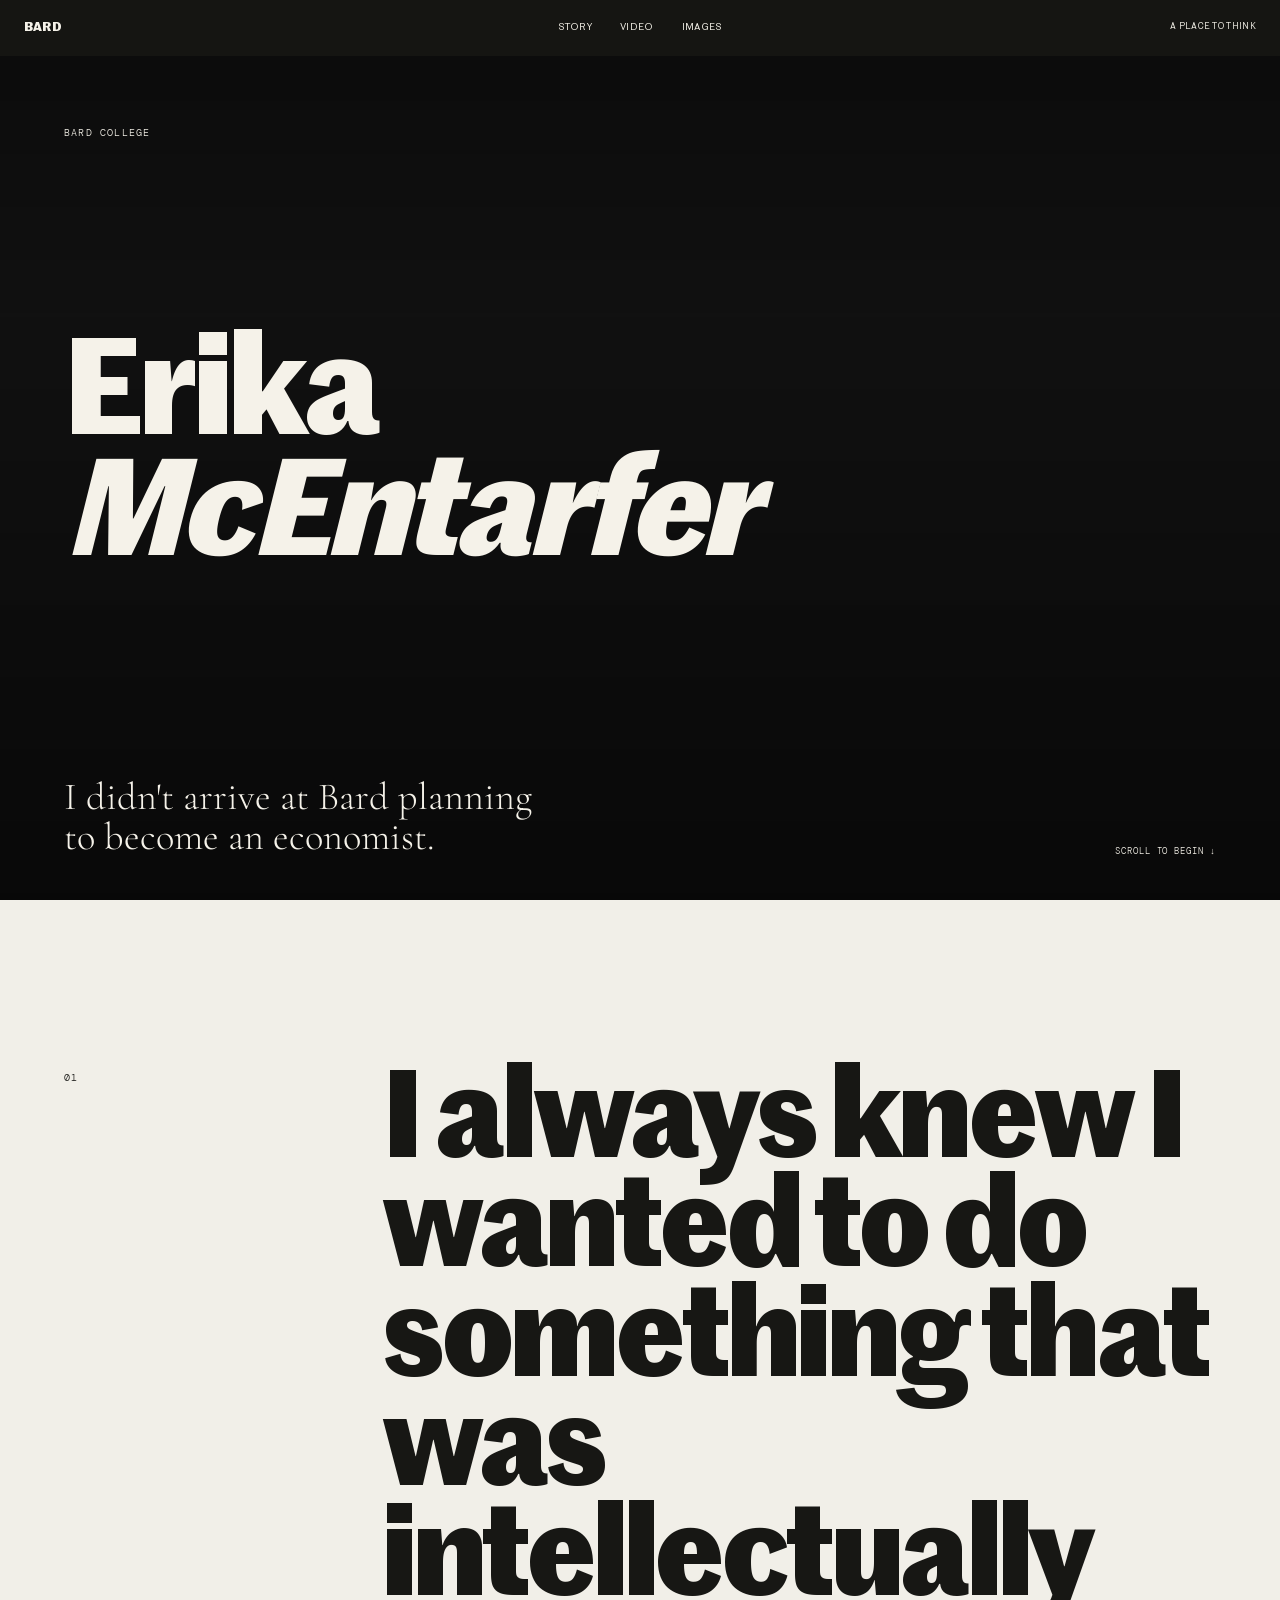
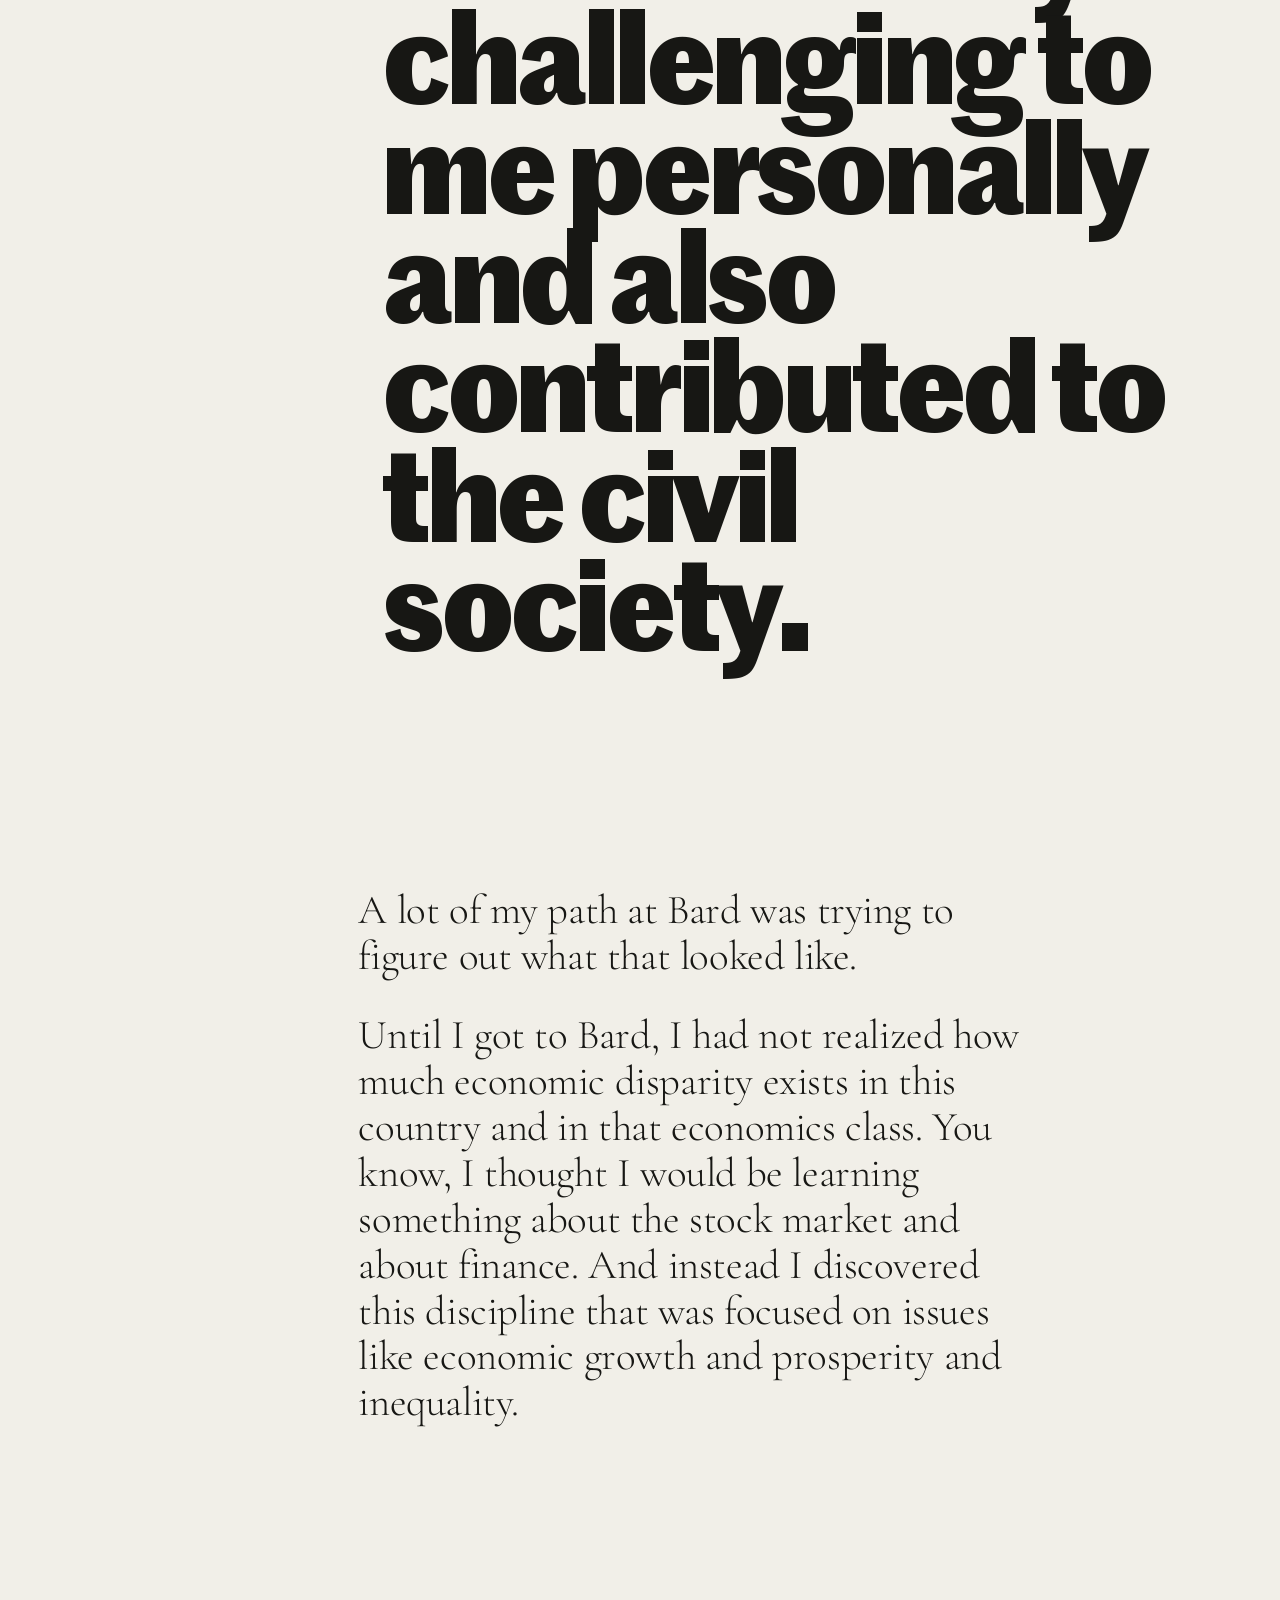
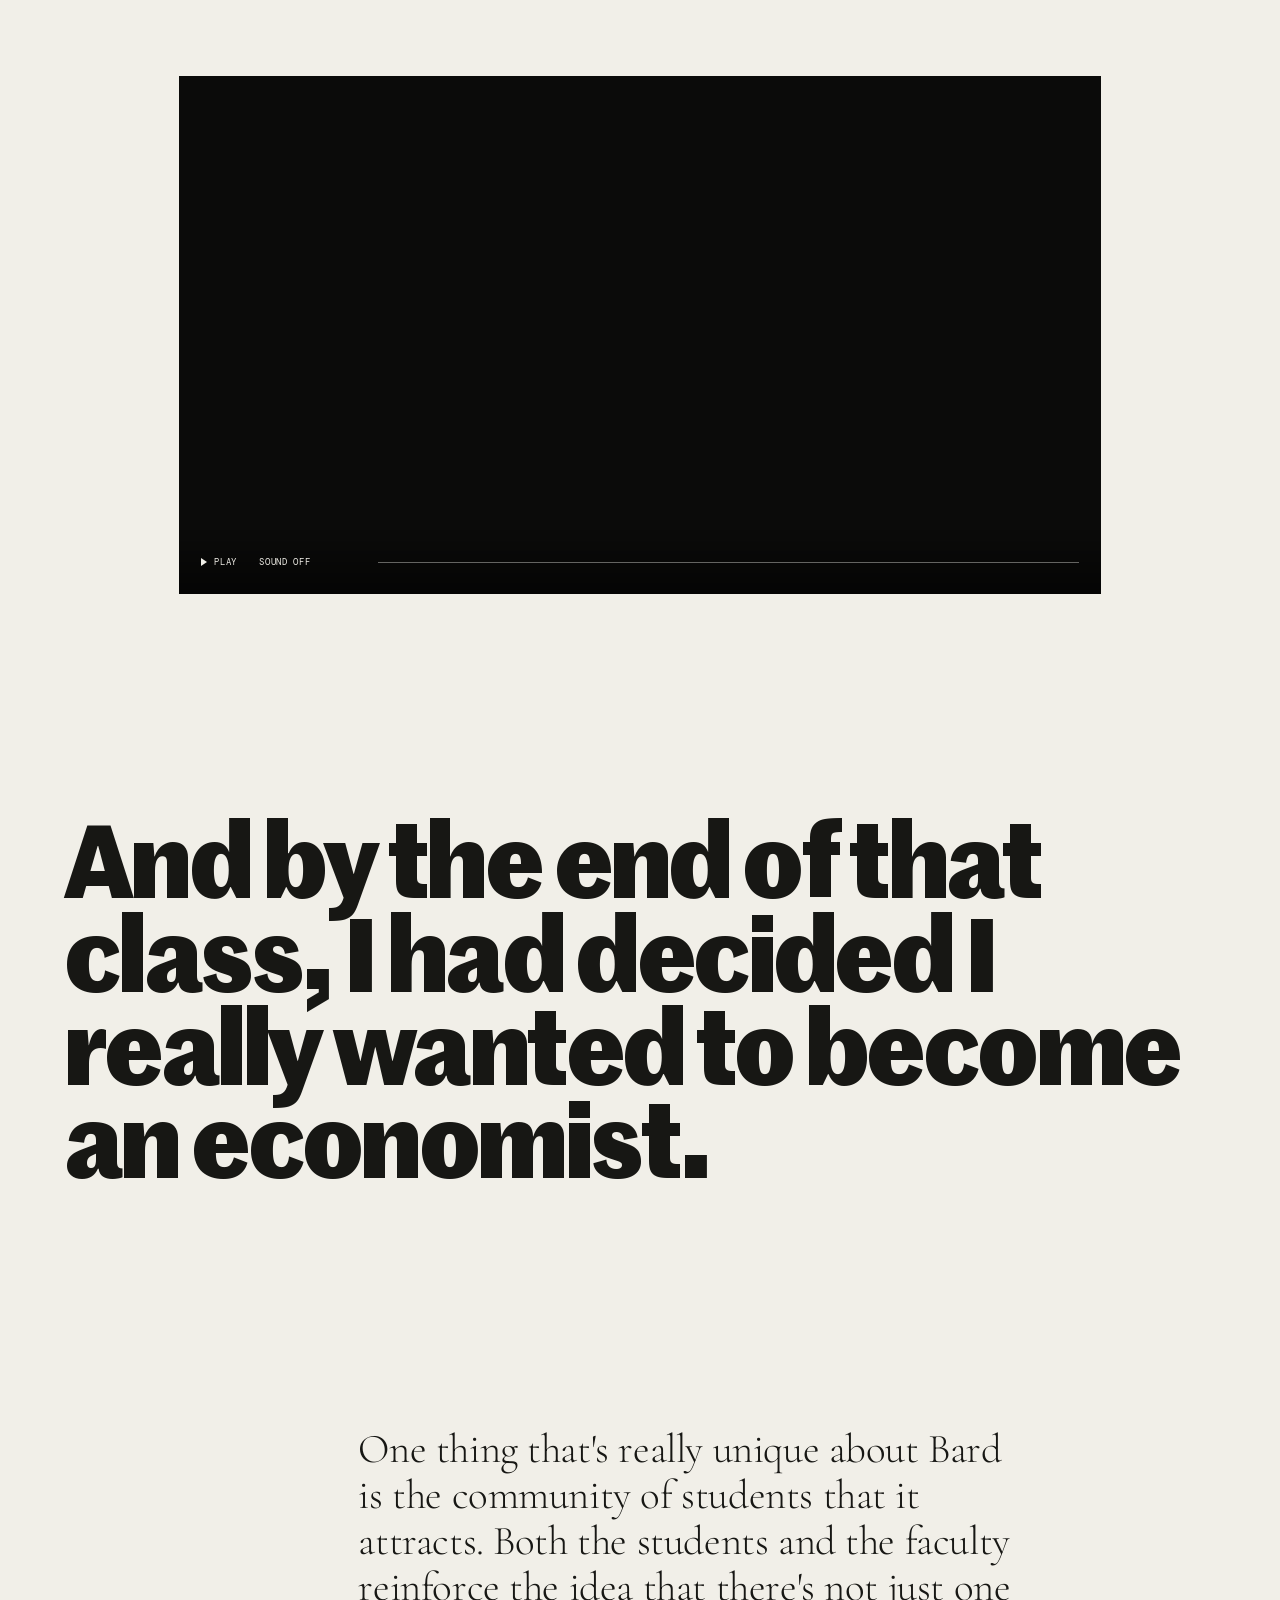
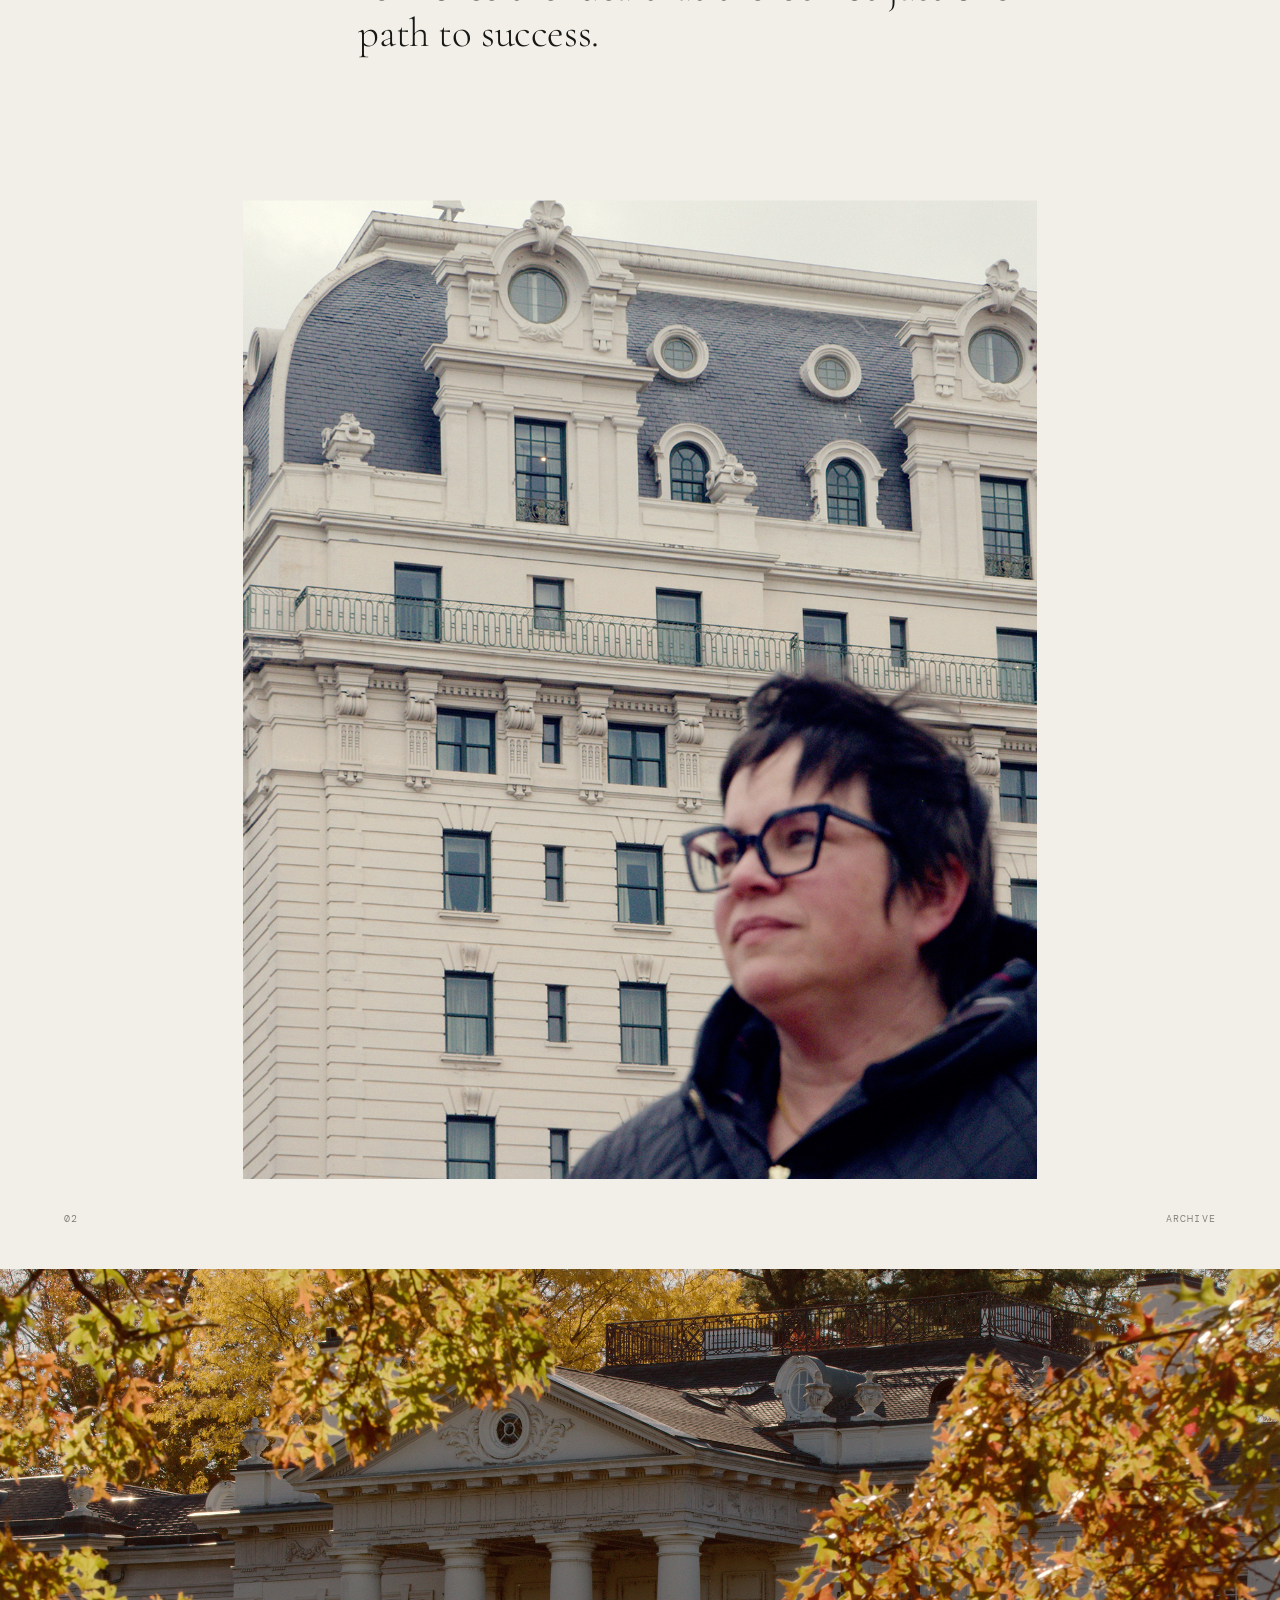
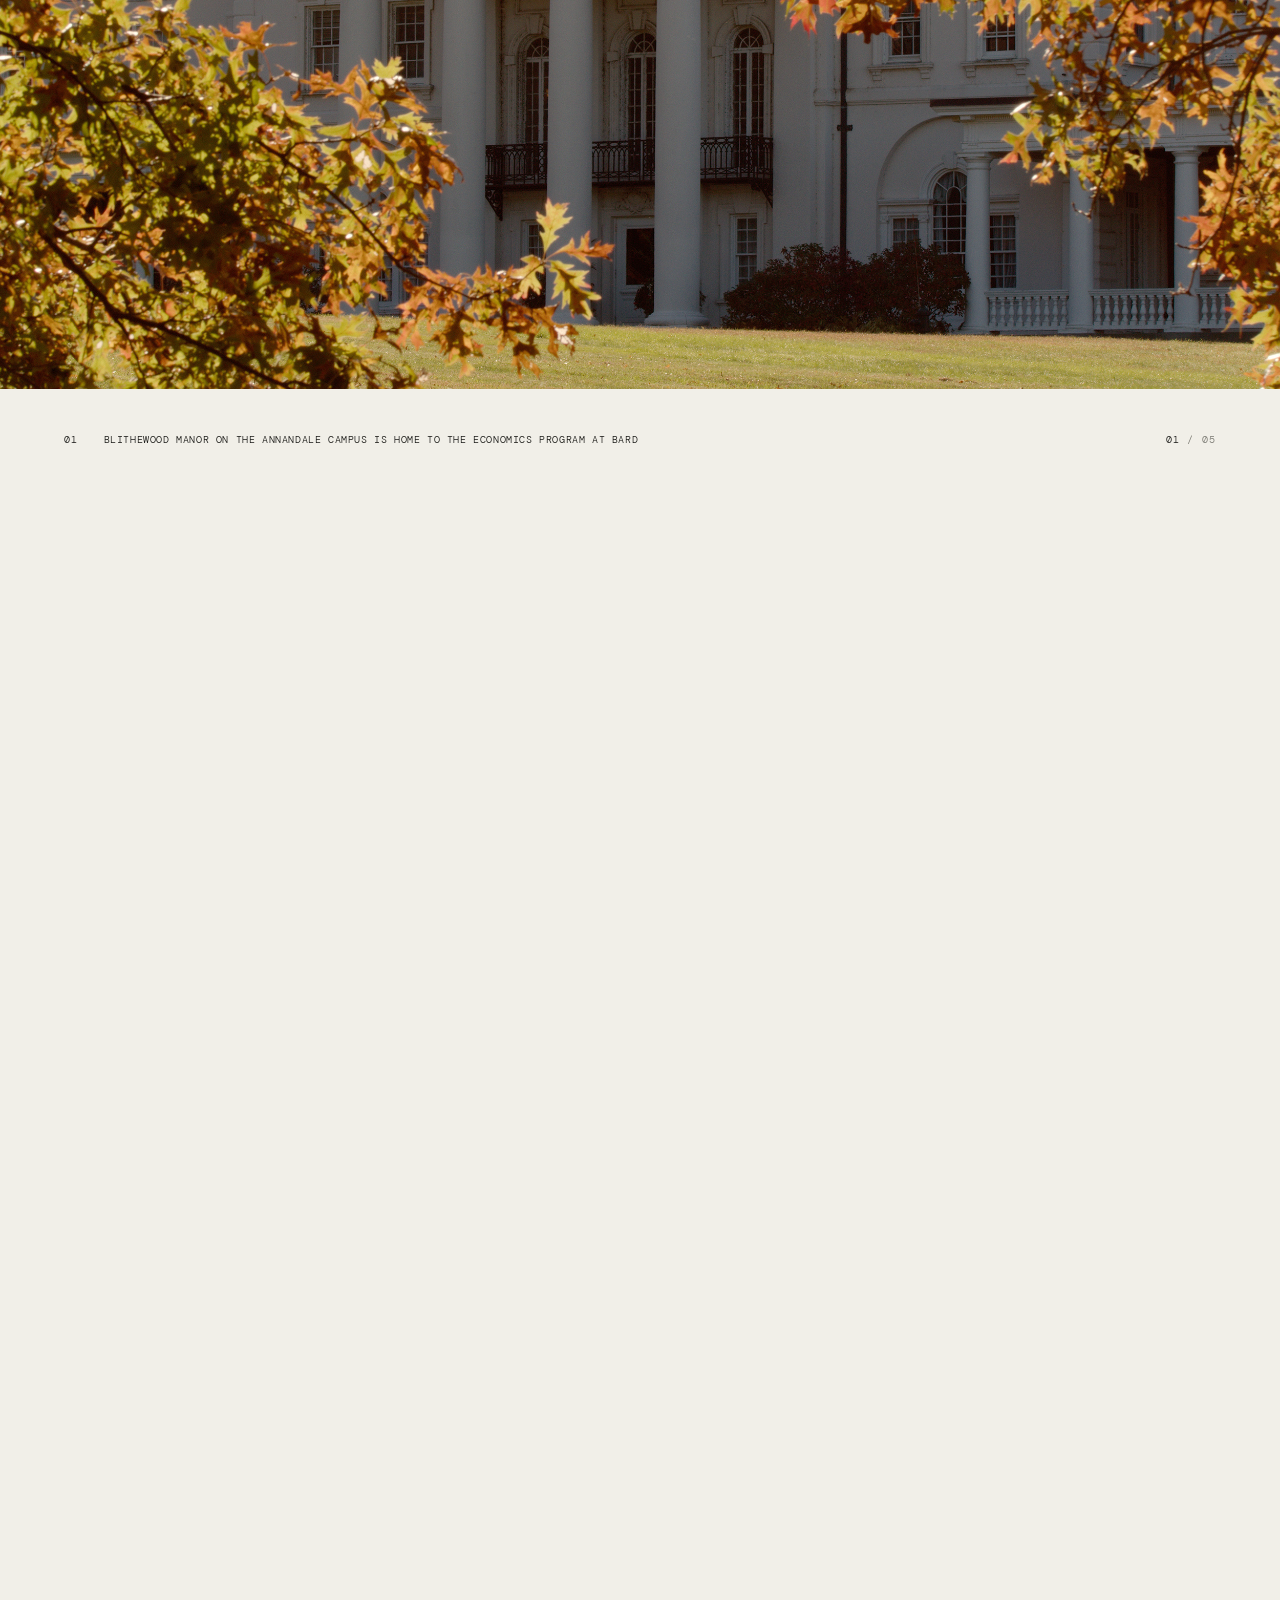
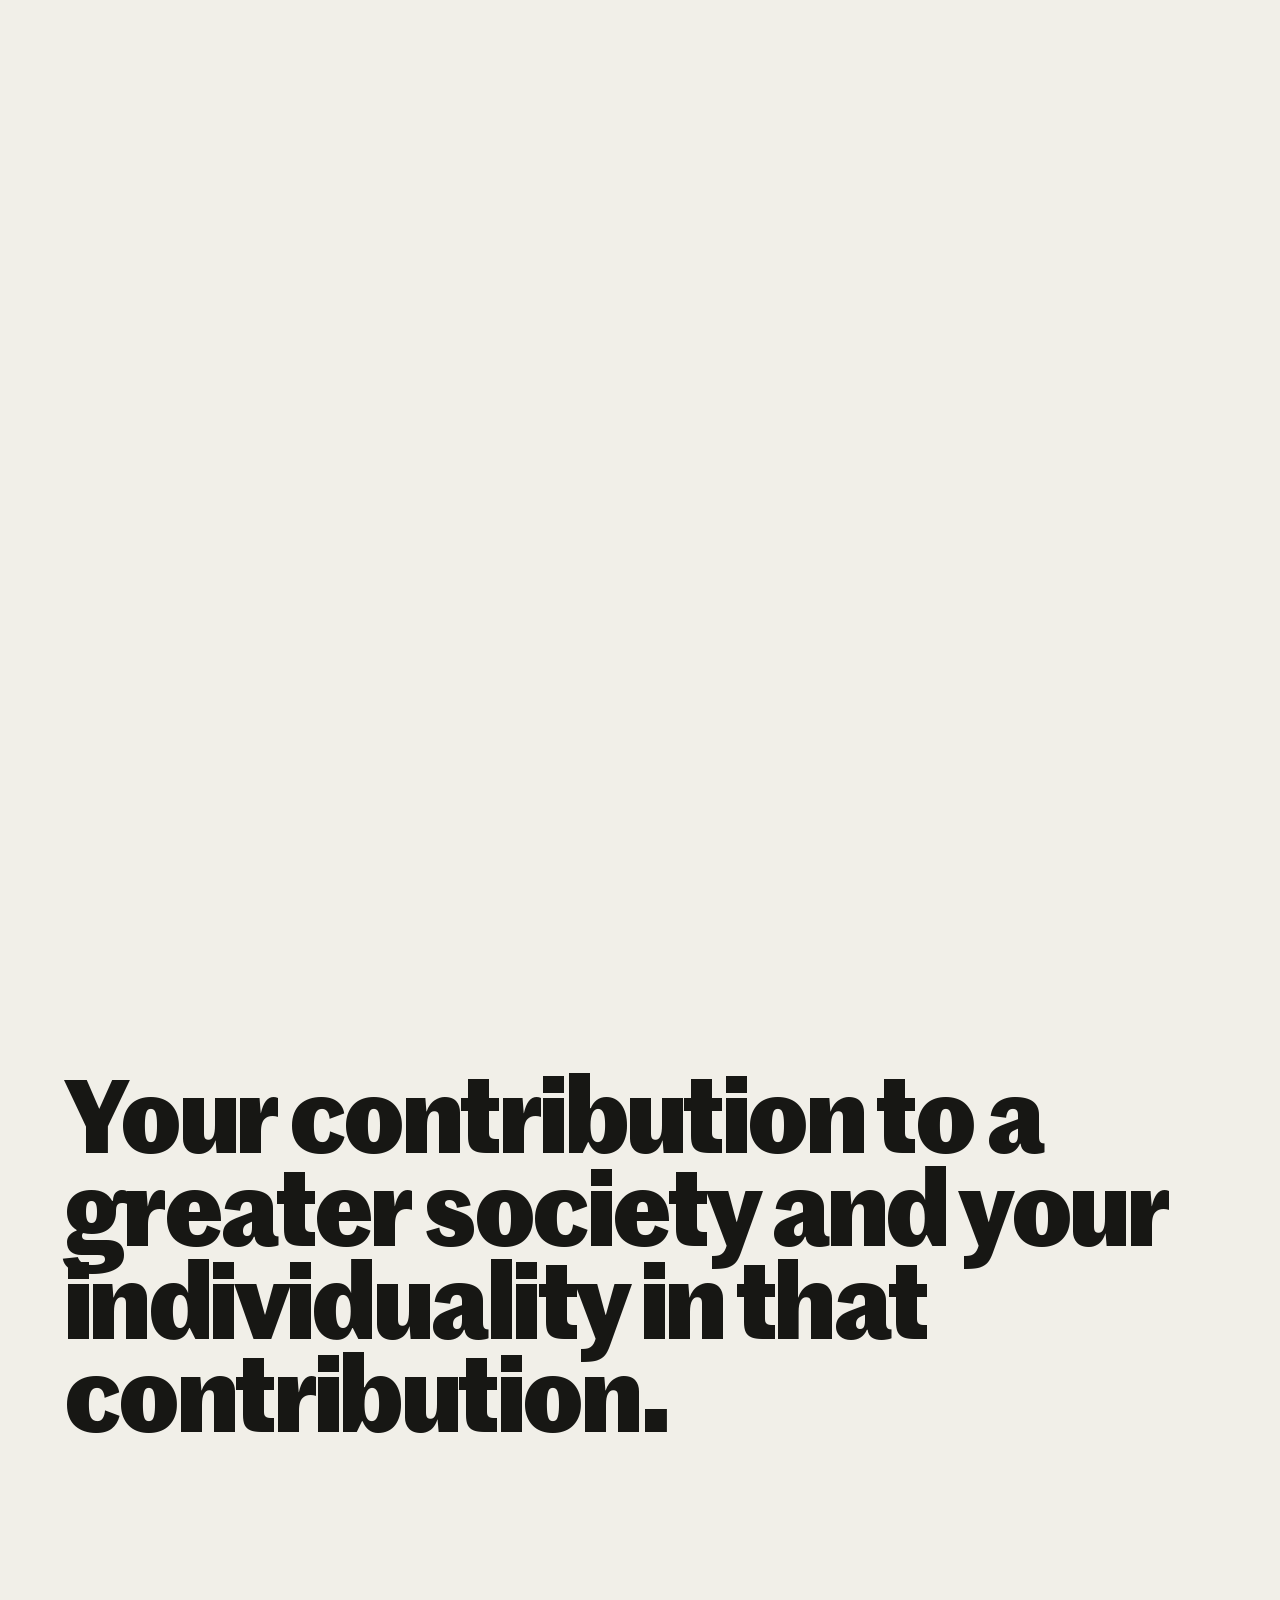
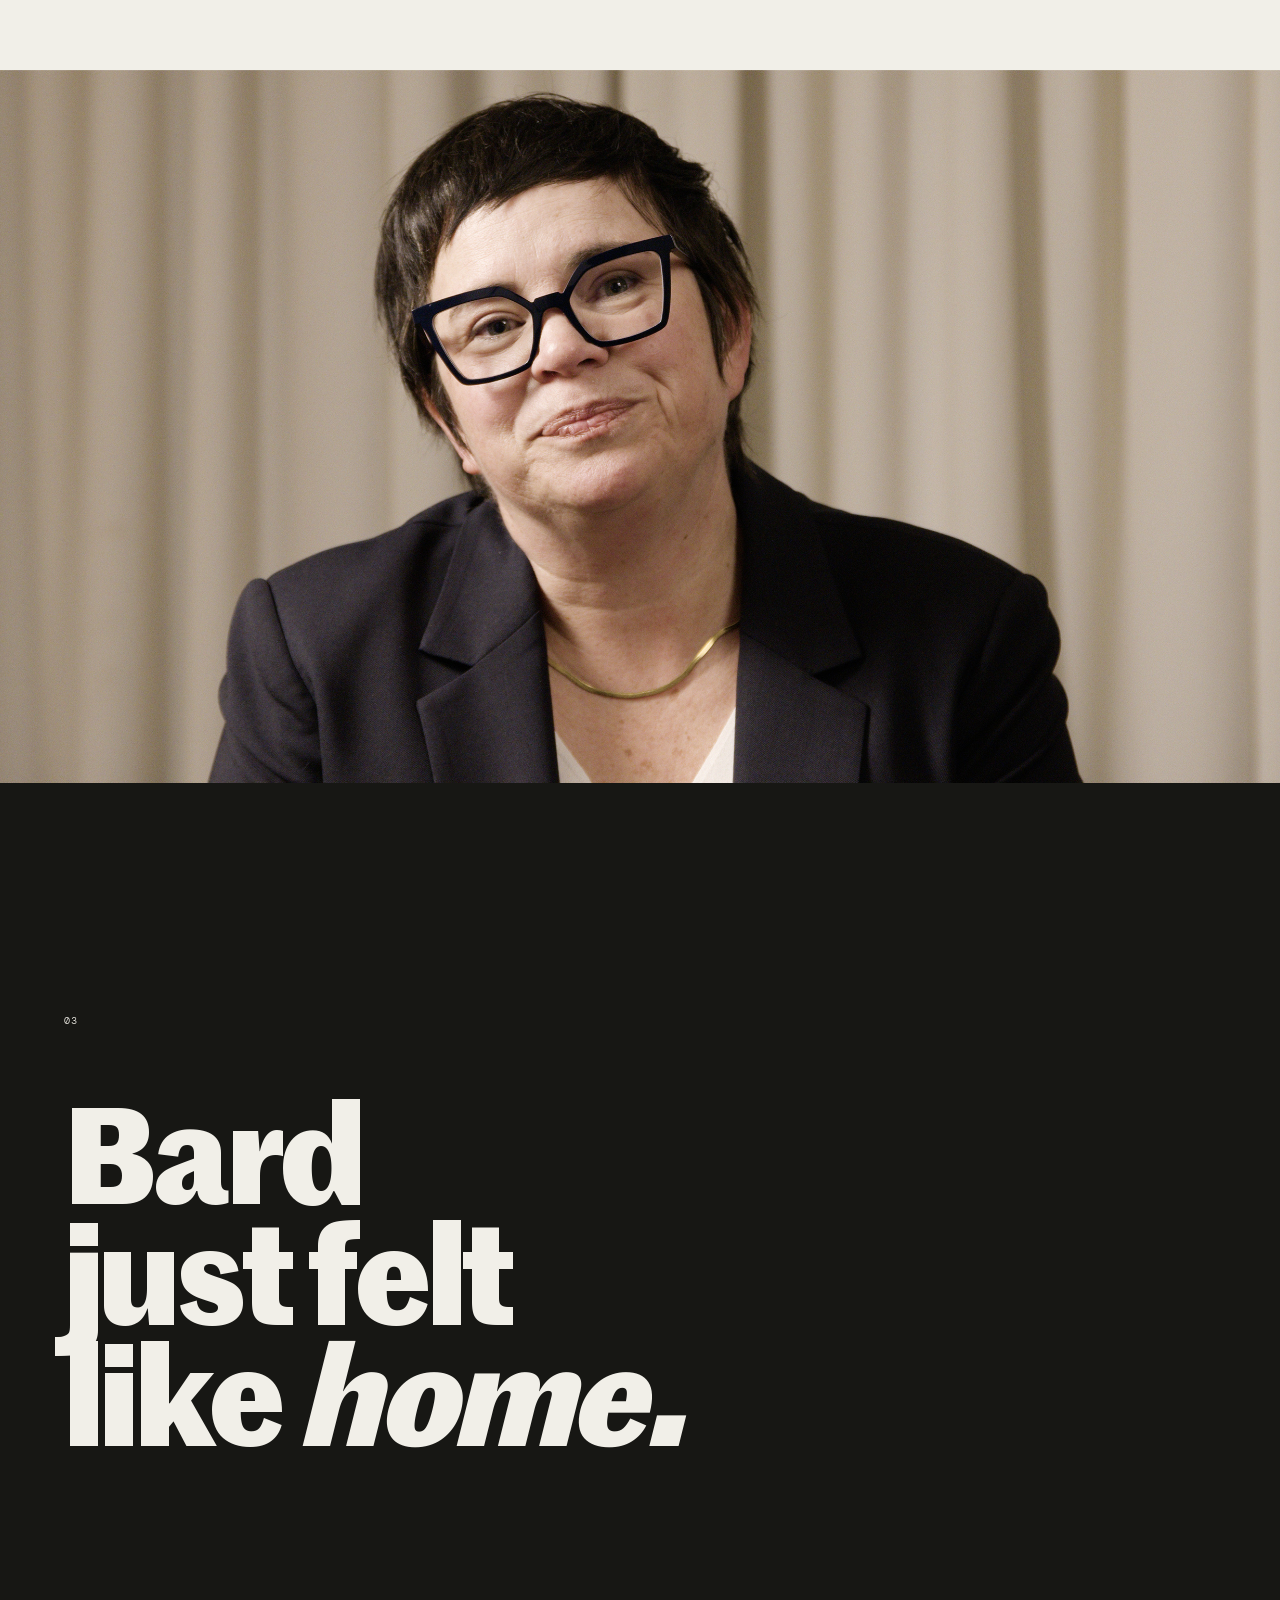
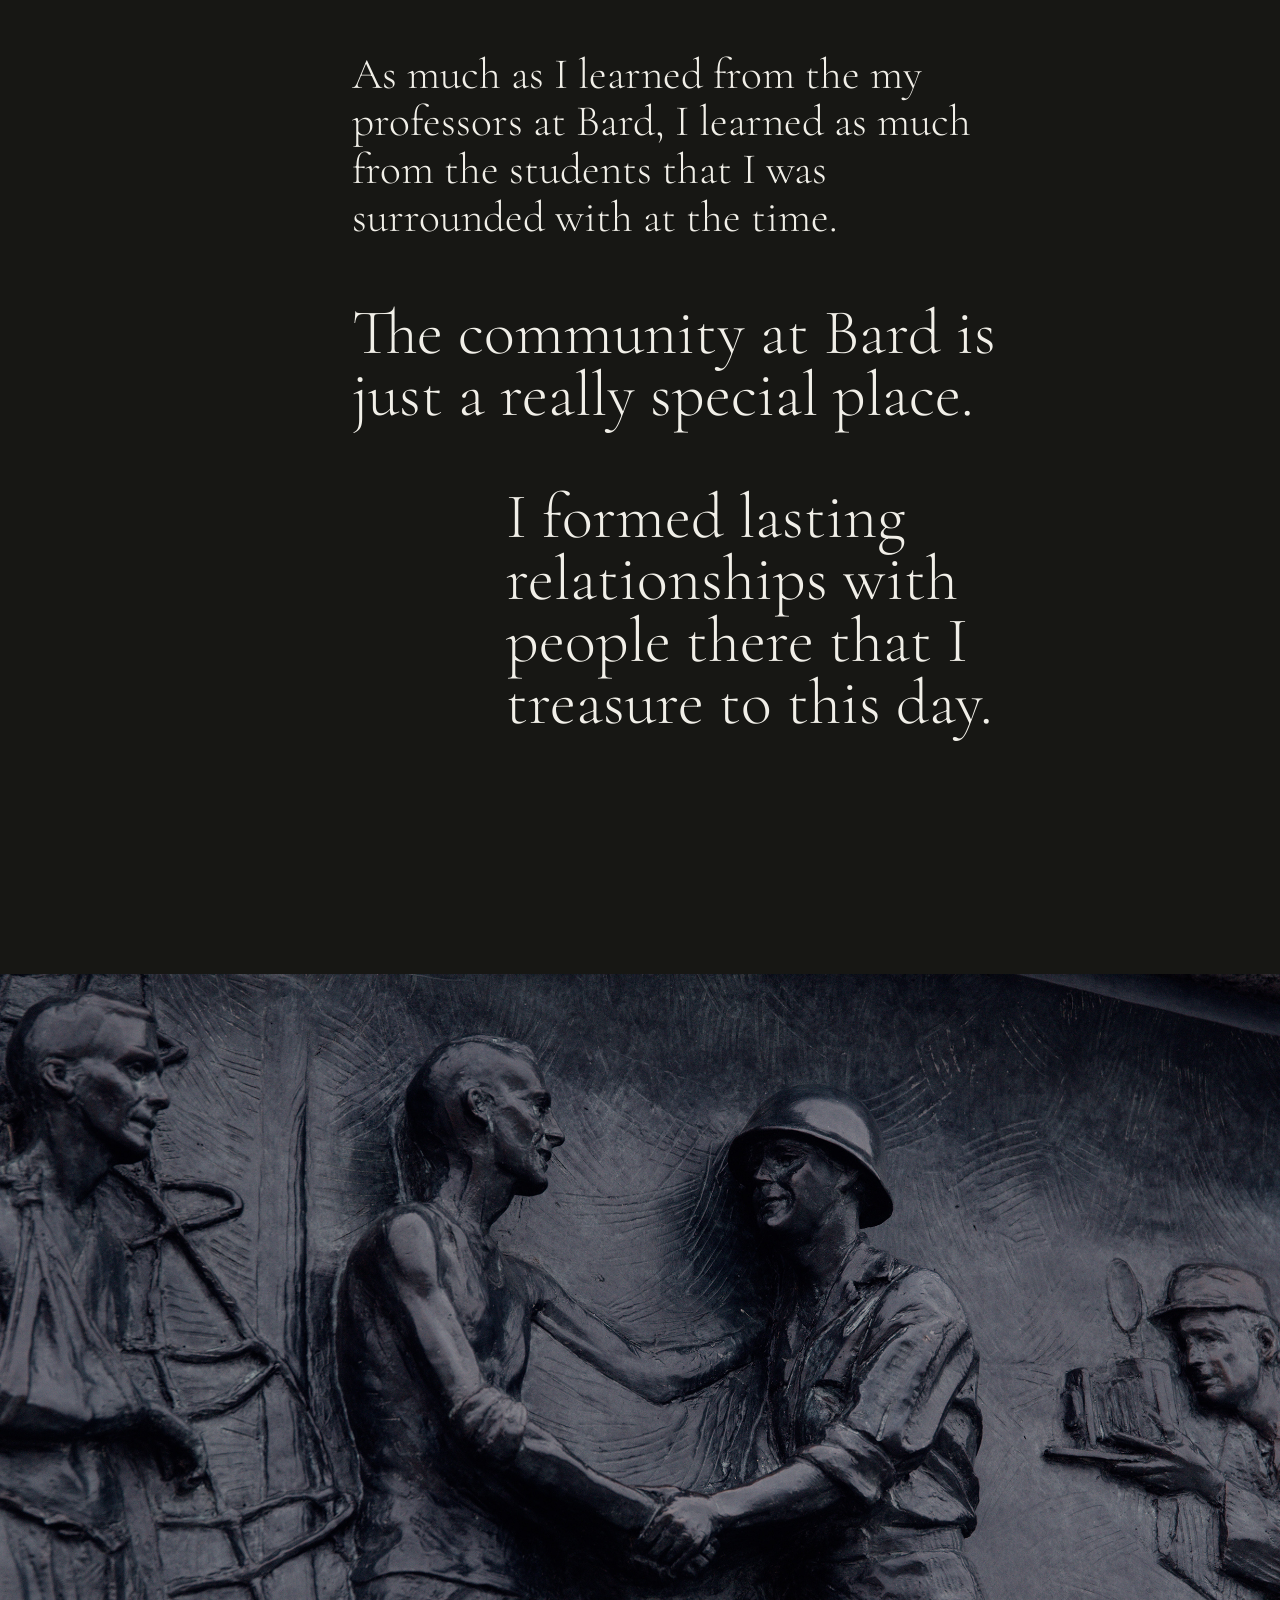
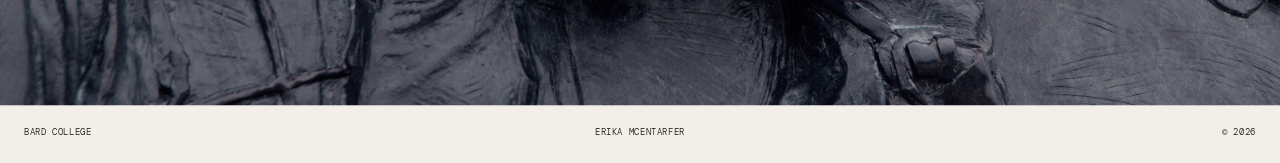
==== commit 4396d0f1: "Add files via upload" ====
--- a/erikamcentarfer.html
+++ b/erikamcentarfer.html
@@ -475,7 +475,7 @@
         <figure class="editorial-image image-full">
 
             <img
-                src="images/erika01.jpg"
+                src="images/erika07.jpg"
                 alt="Erika McEntarfer"
                 loading="lazy"
             >
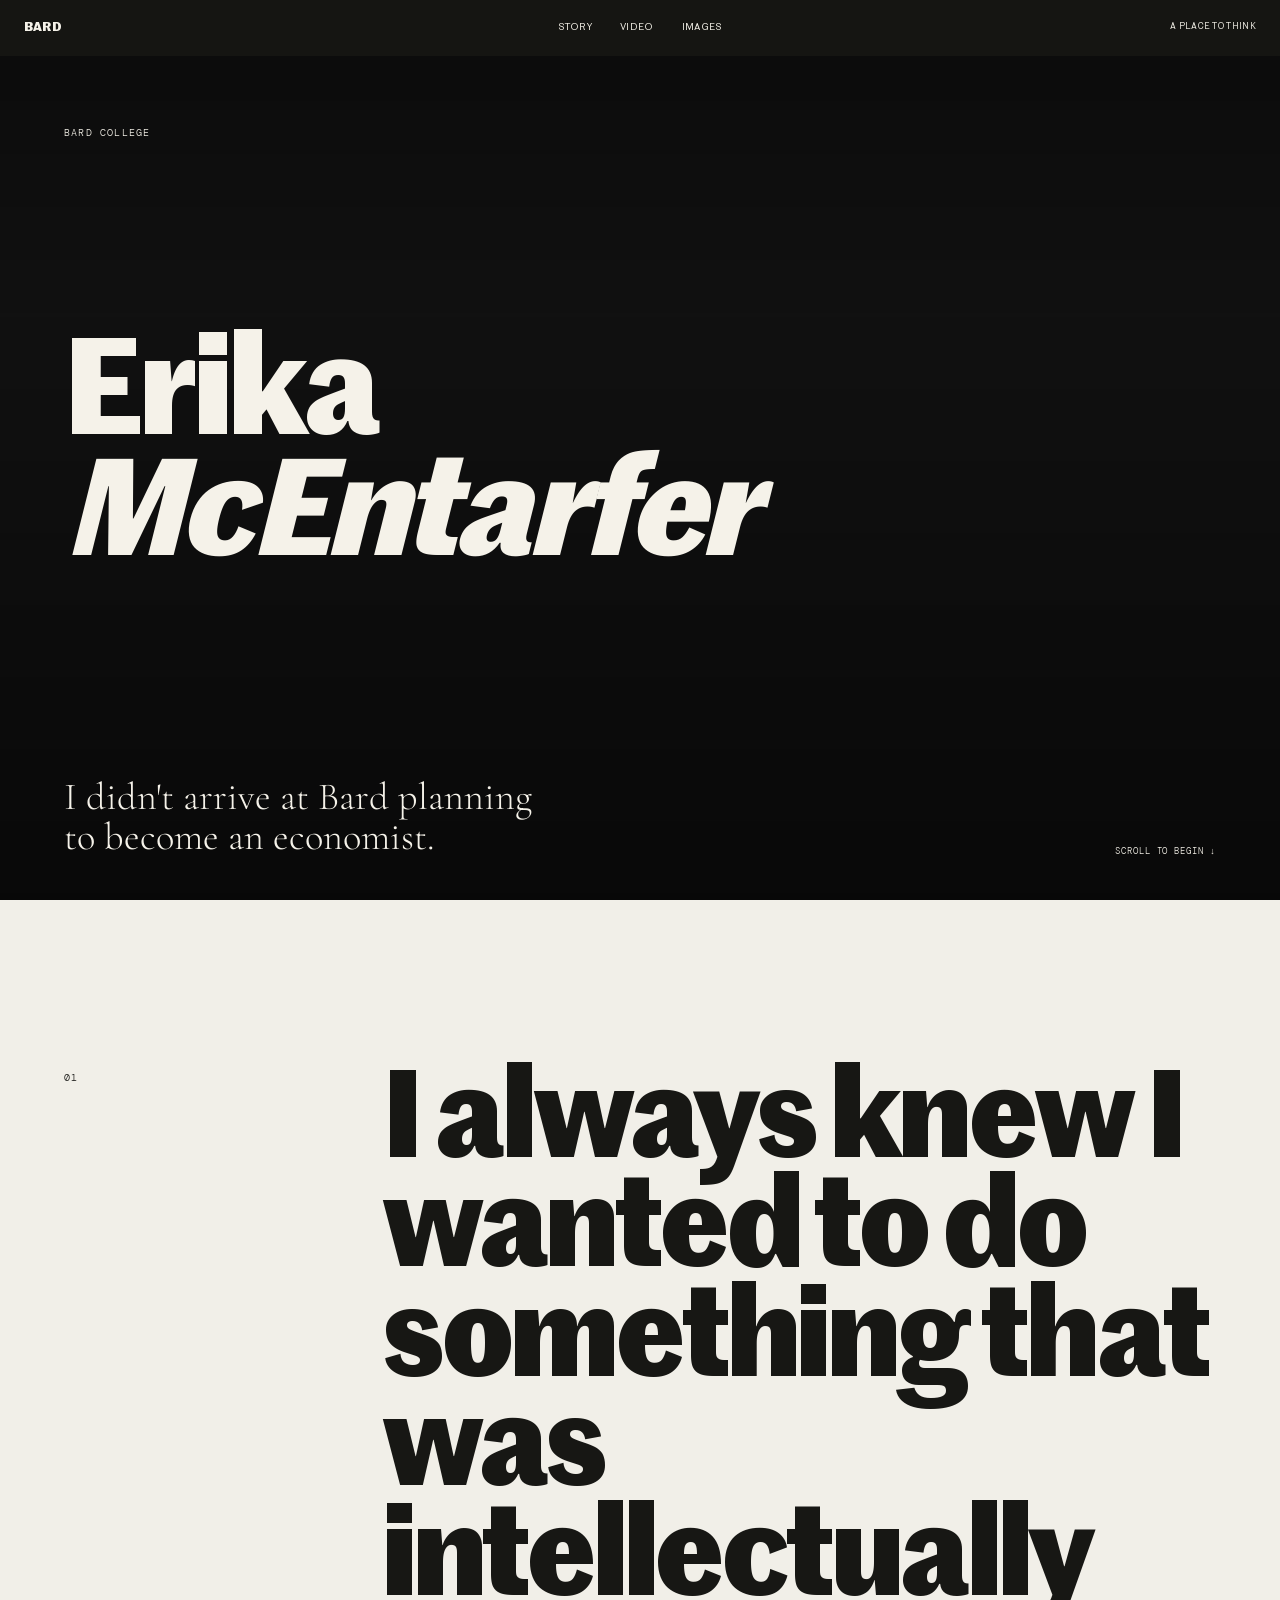
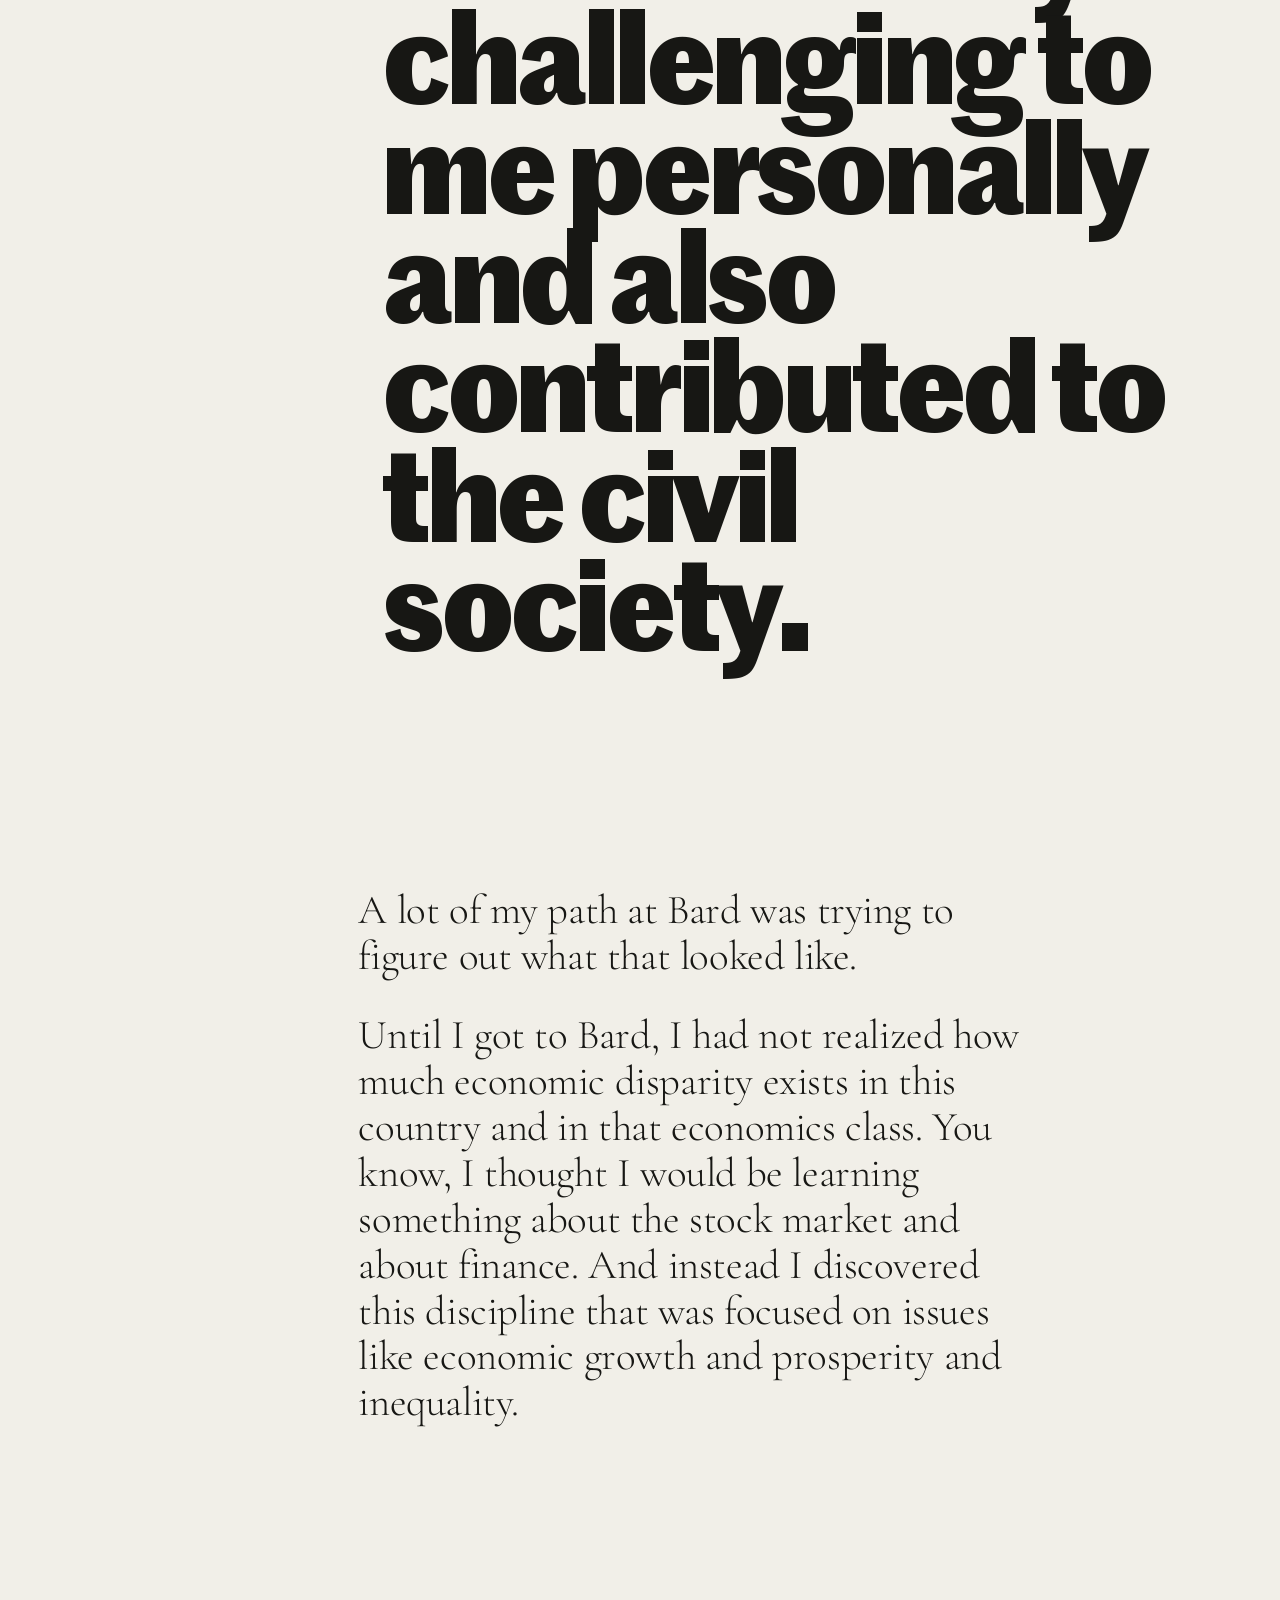
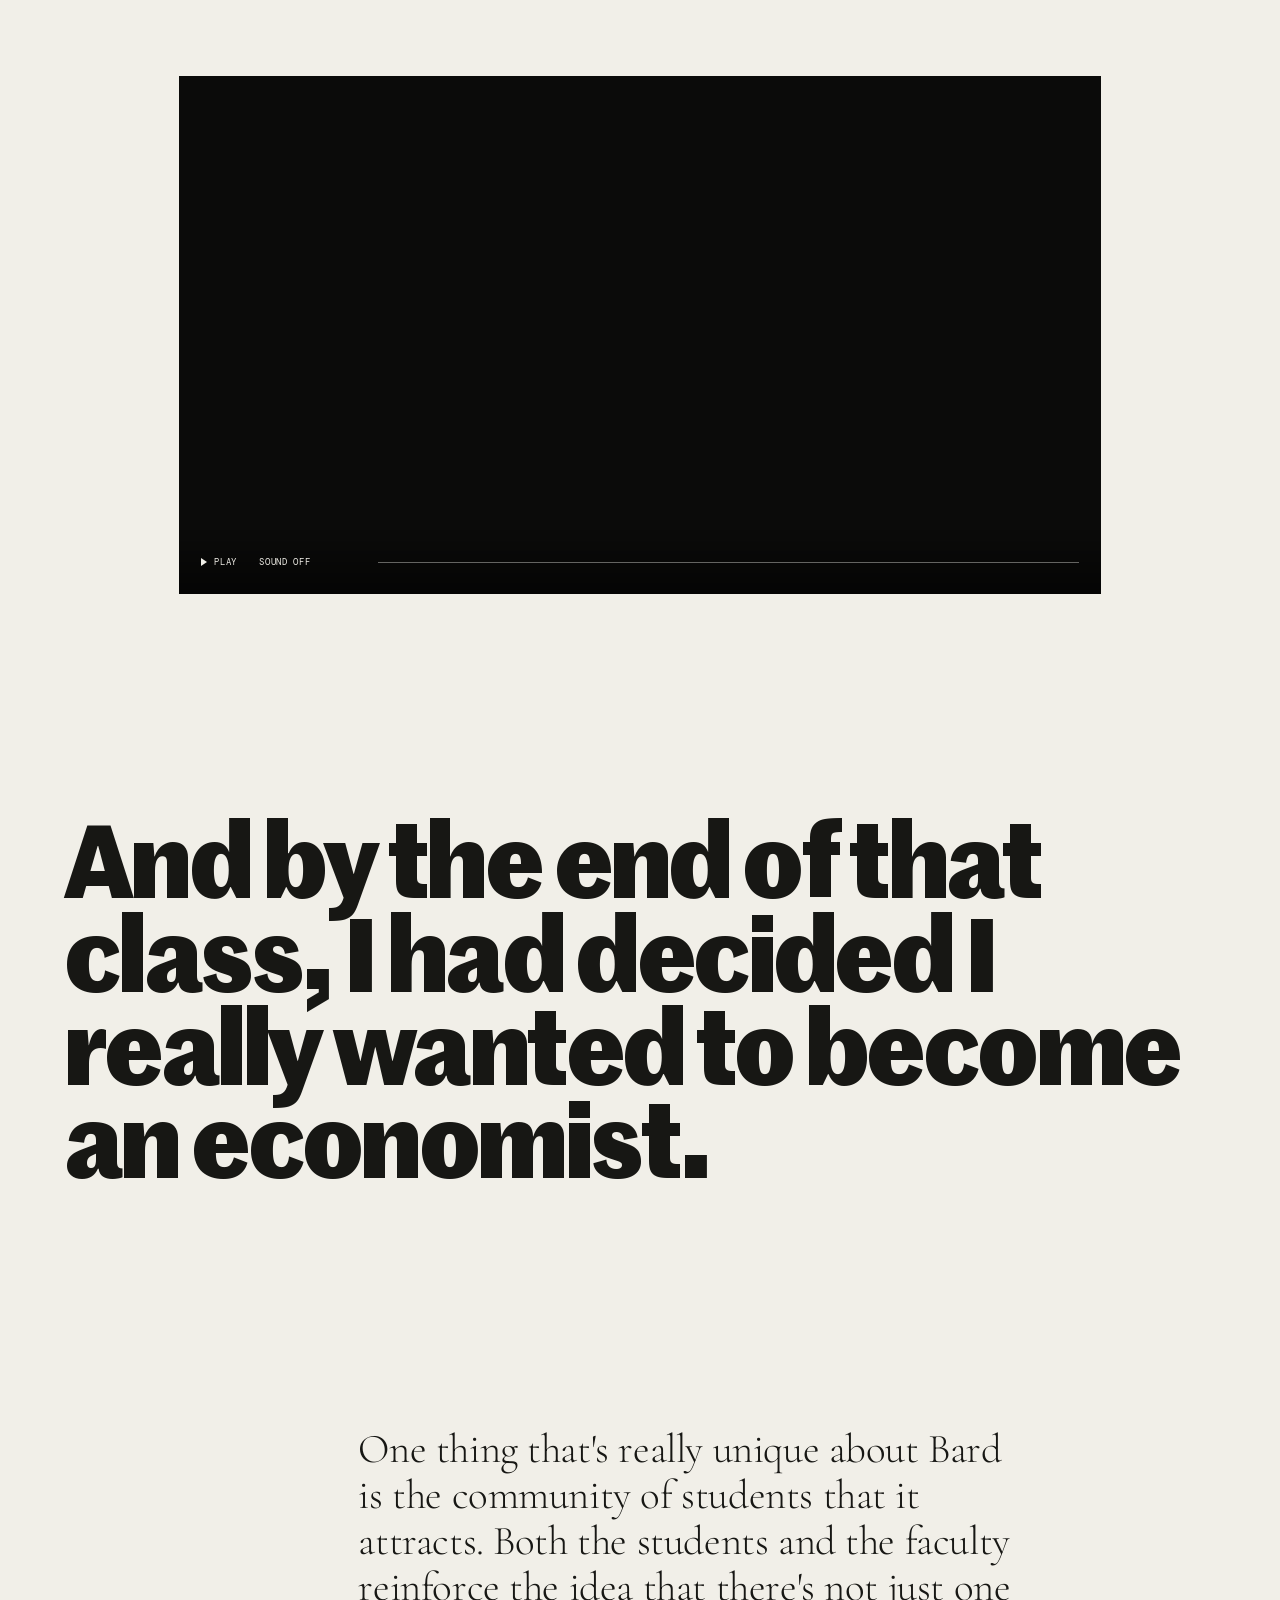
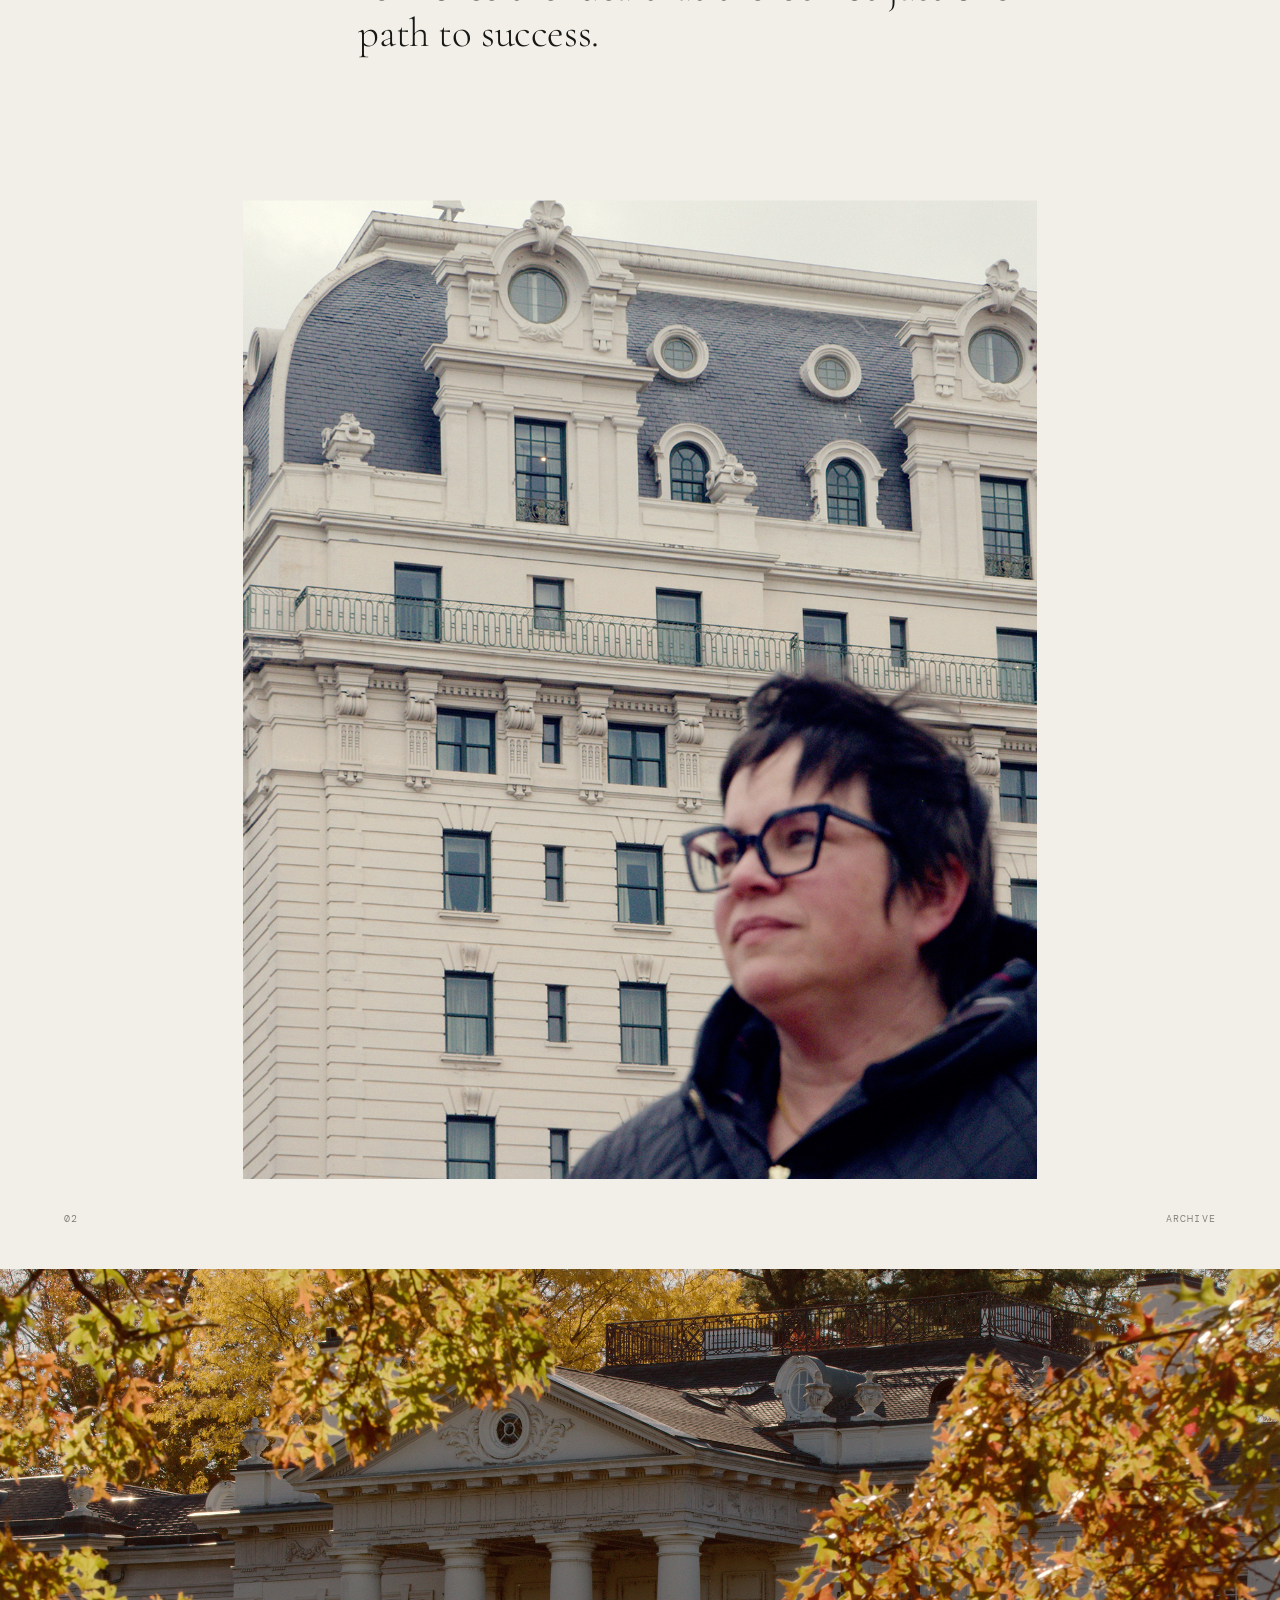
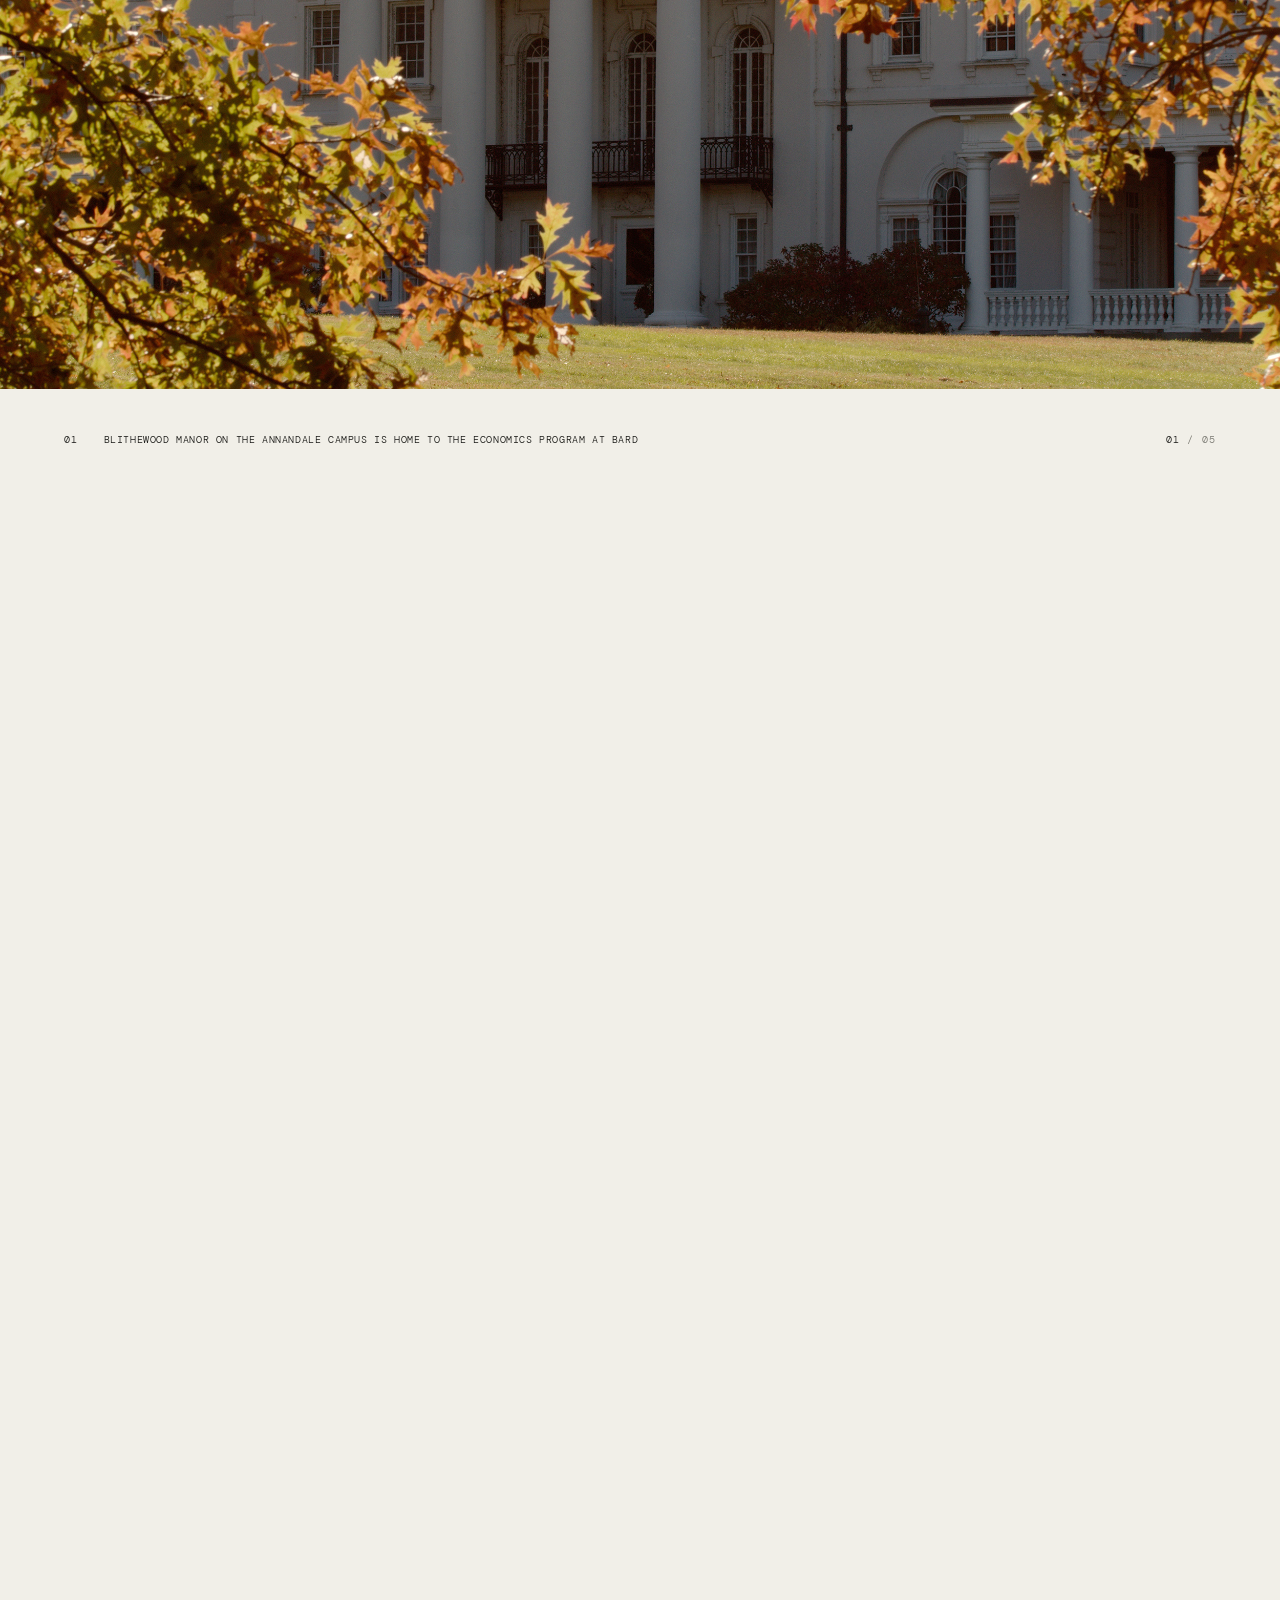
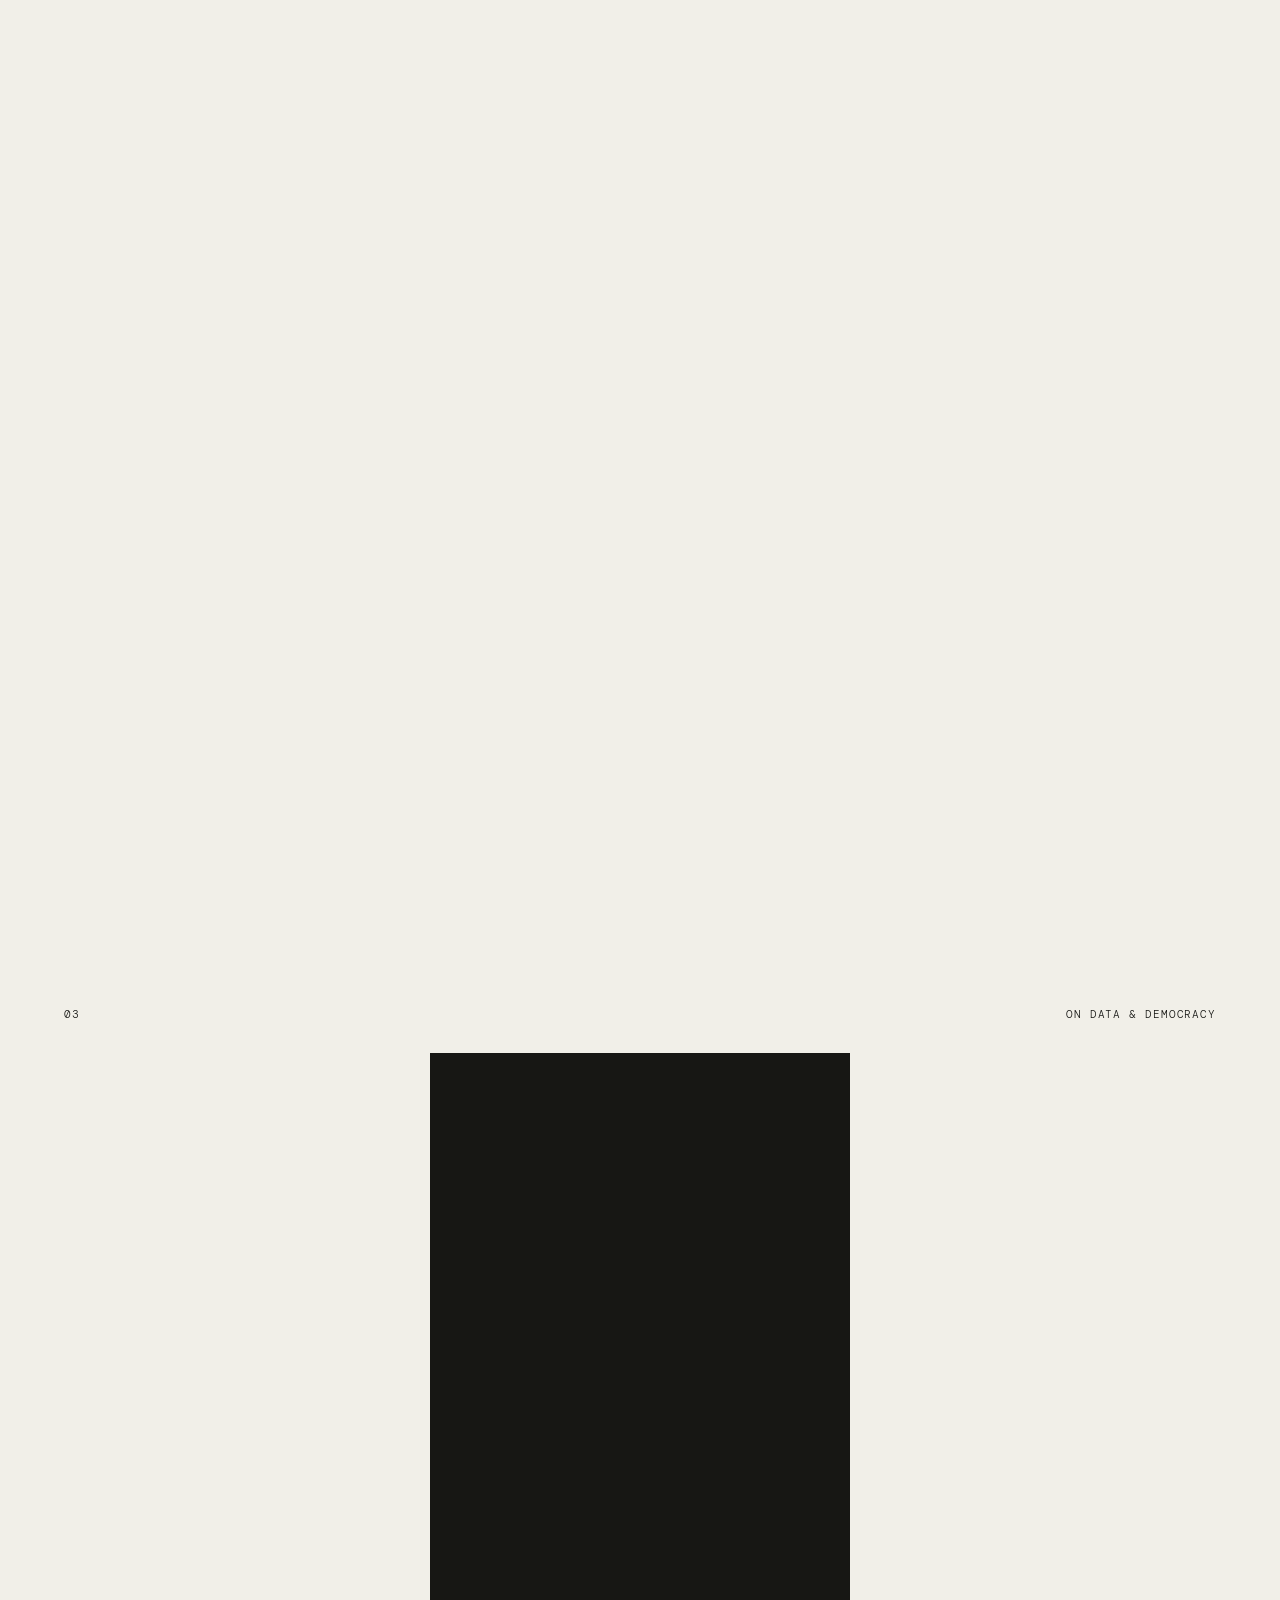
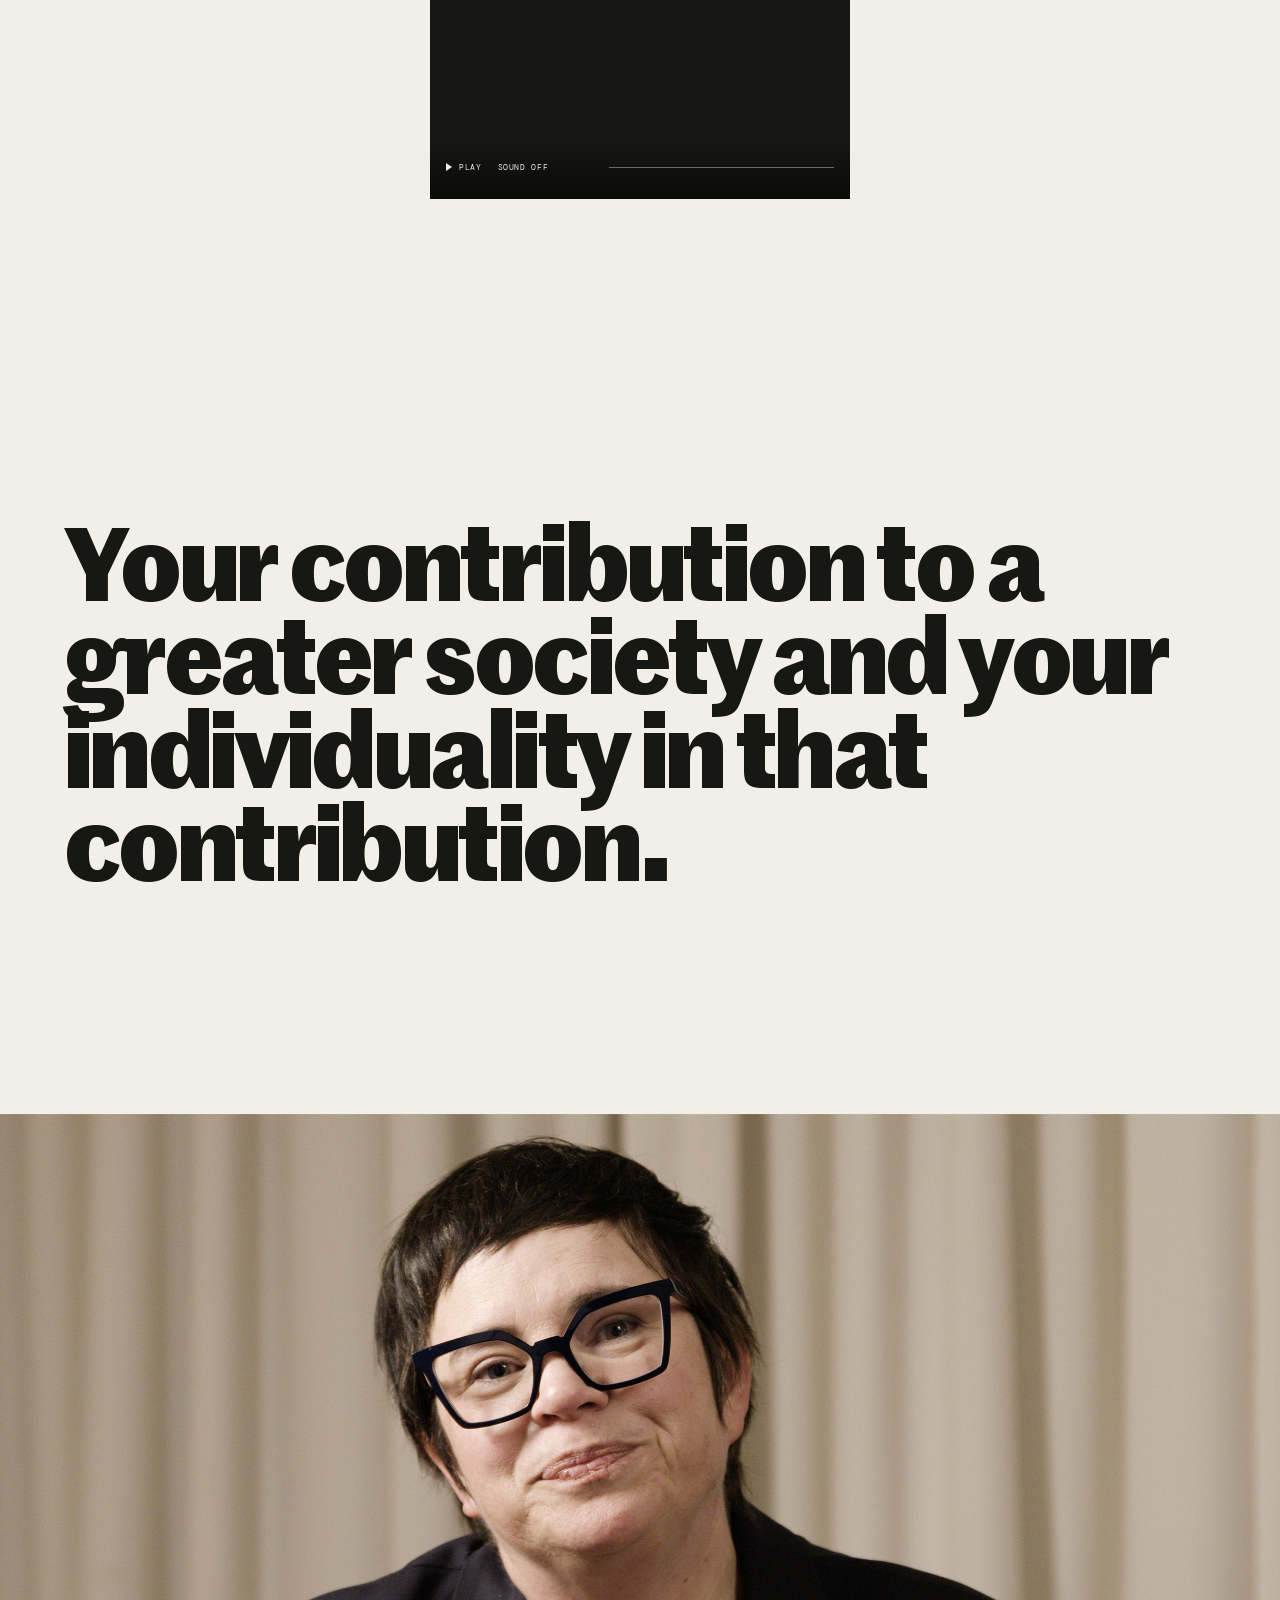
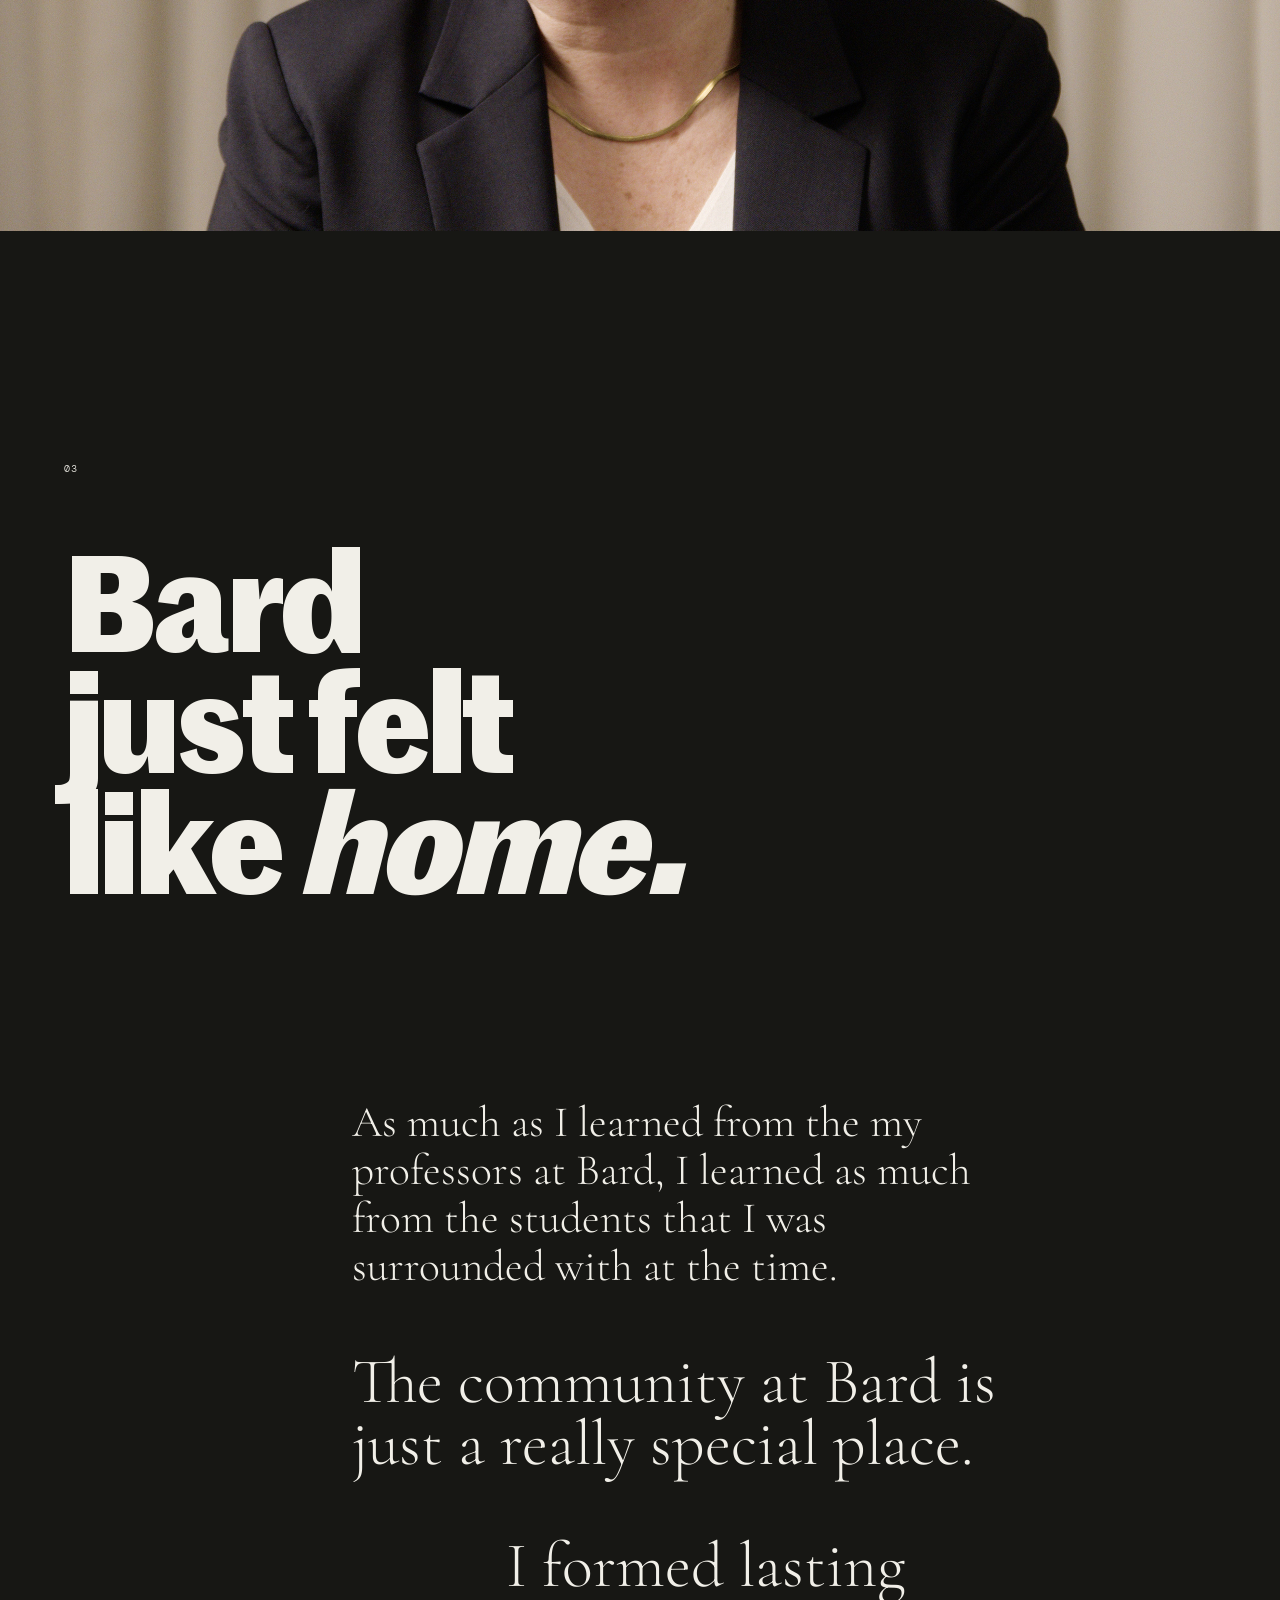
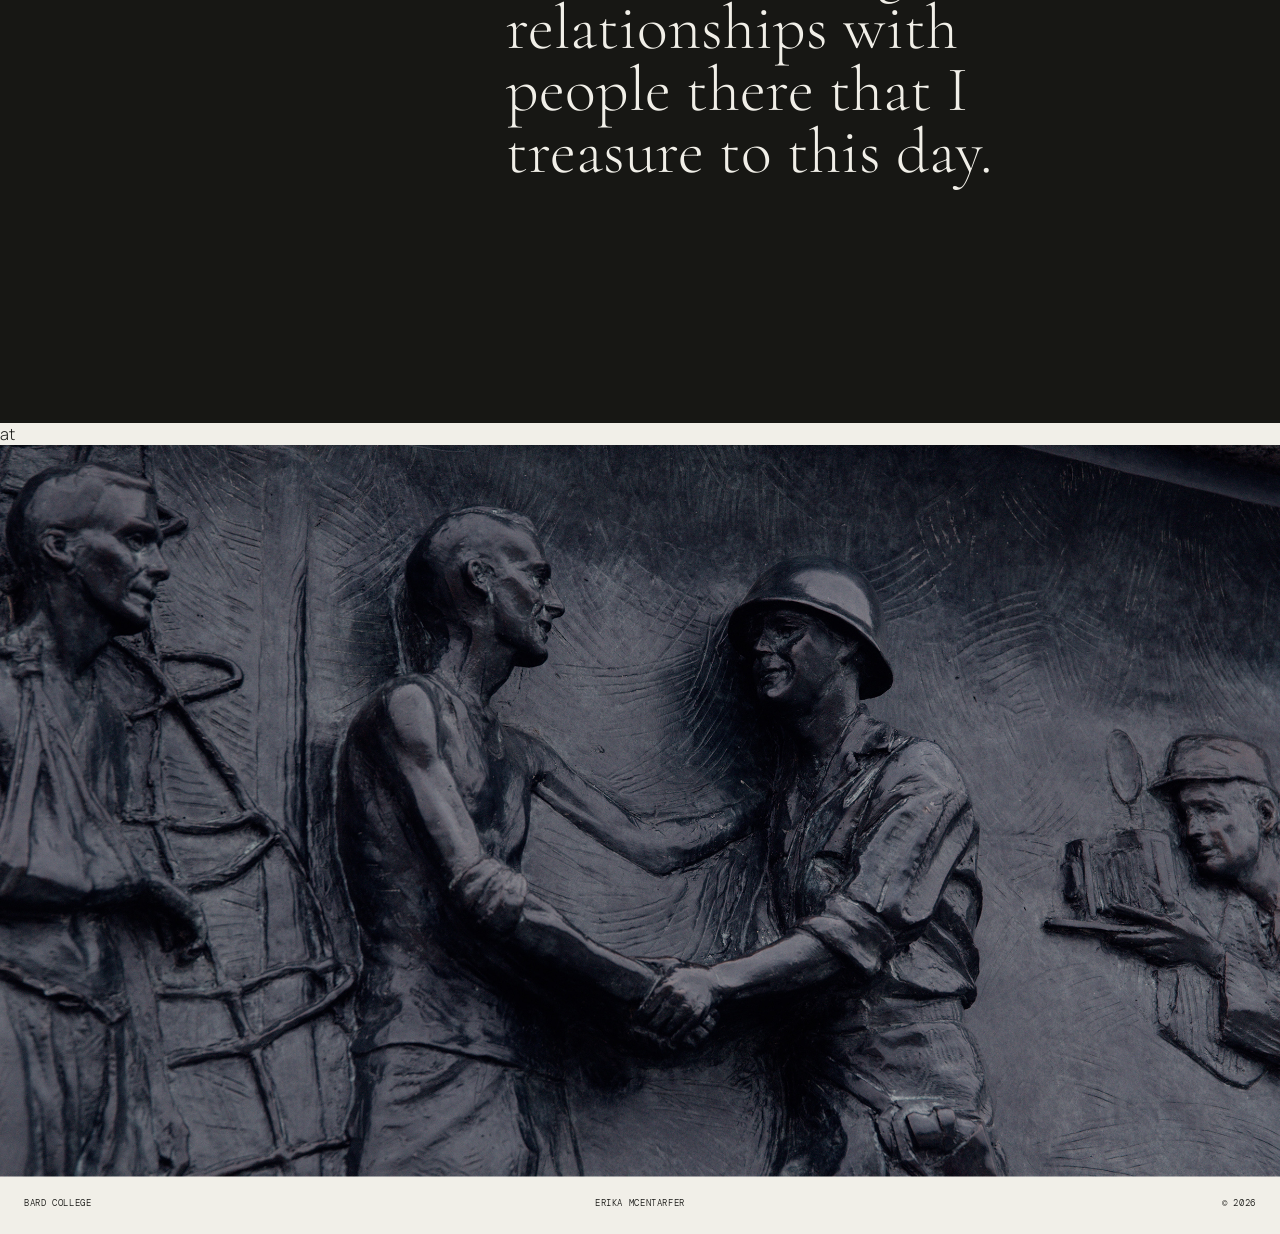
==== commit d5affa81: "Add files via upload" ====
--- a/erikamcentarfer.html
+++ b/erikamcentarfer.html
@@ -393,6 +393,69 @@
 
 
 
+<!-- ====================================================
+     VERTICAL VIMEO VIDEO
+     ==================================================== -->
+
+<section class="vertical-video-section">
+
+    <div class="vertical-video-header">
+        <span>03</span>
+        <span>ON DATA & DEMOCRACY</span>
+    </div>
+
+    <div class="vertical-video-frame">
+
+        <iframe
+            src="https://player.vimeo.com/video/1234406560?h=3f91a41df7&autoplay=1&muted=1&loop=1&background=1&title=0&byline=0&portrait=0"
+            title="Erika McEntarfer — Data & Democracy"
+            frameborder="0"
+            allow="autoplay; fullscreen; picture-in-picture"
+            allowfullscreen>
+        </iframe>
+
+        <div class="inset-video-controls">
+
+            <button
+                class="inset-video-control"
+                type="button"
+                aria-label="Play video"
+                aria-pressed="false"
+            >
+                <span class="play-icon"></span>
+                <span>Play</span>
+            </button>
+
+            <button
+                class="inset-video-audio"
+                type="button"
+                aria-label="Turn sound on"
+                aria-pressed="false"
+            >
+                <span class="audio-icon audio-muted"></span>
+                <span class="audio-icon audio-on"></span>
+            </button>
+
+            <div
+                class="inset-video-progress"
+                role="slider"
+                tabindex="0"
+                aria-valuemin="0"
+                aria-valuemax="100"
+                aria-valuenow="0"
+                aria-label="Video progress"
+            >
+                <div class="inset-video-progress-track">
+                    <div class="inset-video-progress-fill"></div>
+                </div>
+            </div>
+
+        </div>
+
+    </div>
+
+</section>
+
 
 
 
@@ -464,7 +527,8 @@
 
             </article>
 
-        </section>
+        </section>at
+
 
 
 
--- a/style.css
+++ b/style.css
@@ -2052,4 +2052,105 @@
         animation-iteration-count: 1 !important;
         transition-duration: .01ms !important;
     }
-}+}
+
+/* ============================================================
+VERTICAL VIMEO VIDEO
+============================================================ */
+
+.vertical-video-section {
+width: 100%;
+padding: 8rem 5vw;
+background: #f1efe8;
+}
+
+.vertical-video-header {
+display: flex;
+justify-content: space-between;
+align-items: center;
+margin-bottom: 2rem;
+
+
+font-family: "DM Mono", monospace;
+font-size: 0.7rem;
+letter-spacing: 0.08em;
+text-transform: uppercase;
+
+
+}
+
+.vertical-video-frame {
+position: relative;
+width: 100%;
+max-width: 420px;
+aspect-ratio: 9 / 16;
+margin: 0 auto;
+overflow: hidden;
+background: #171714;
+}
+
+.vertical-video-frame iframe {
+position: absolute;
+inset: 0;
+width: 100%;
+height: 100%;
+border: 0;
+}
+
+@media (max-width: 600px) {
+.vertical-video-section {
+padding: 5rem 5vw;
+}
+
+
+.vertical-video-frame {
+    max-width: 100%;
+}
+
+
+}
+
+
+/* ============================================================
+   VERTICAL VIDEO CONTROLS
+   MATCH INSET VIDEO CONTROLS
+   ============================================================ */
+
+.vertical-video-frame iframe {
+    pointer-events: none;
+}
+
+.vertical-video-frame .inset-video-controls {
+    opacity: 0;
+}
+
+.vertical-video-section:hover .inset-video-controls,
+.vertical-video-section:not(.is-playing) .inset-video-controls {
+    opacity: 1;
+}
+
+/* Keep controls accessible on touch screens */
+
+@media (hover: none) {
+    .vertical-video-frame .inset-video-controls {
+        opacity: 1;
+    }
+}
+
+/* Match control spacing to the narrow vertical frame */
+
+.vertical-video-frame .inset-video-controls {
+    height: 64px;
+    padding: 0 16px;
+    gap: 16px;
+}
+
+.vertical-video-frame .inset-video-control,
+.vertical-video-frame .inset-video-audio {
+    font-size: 8px;
+}
+
+.vertical-video-frame .inset-video-progress {
+    min-width: 30px;
+}
+
